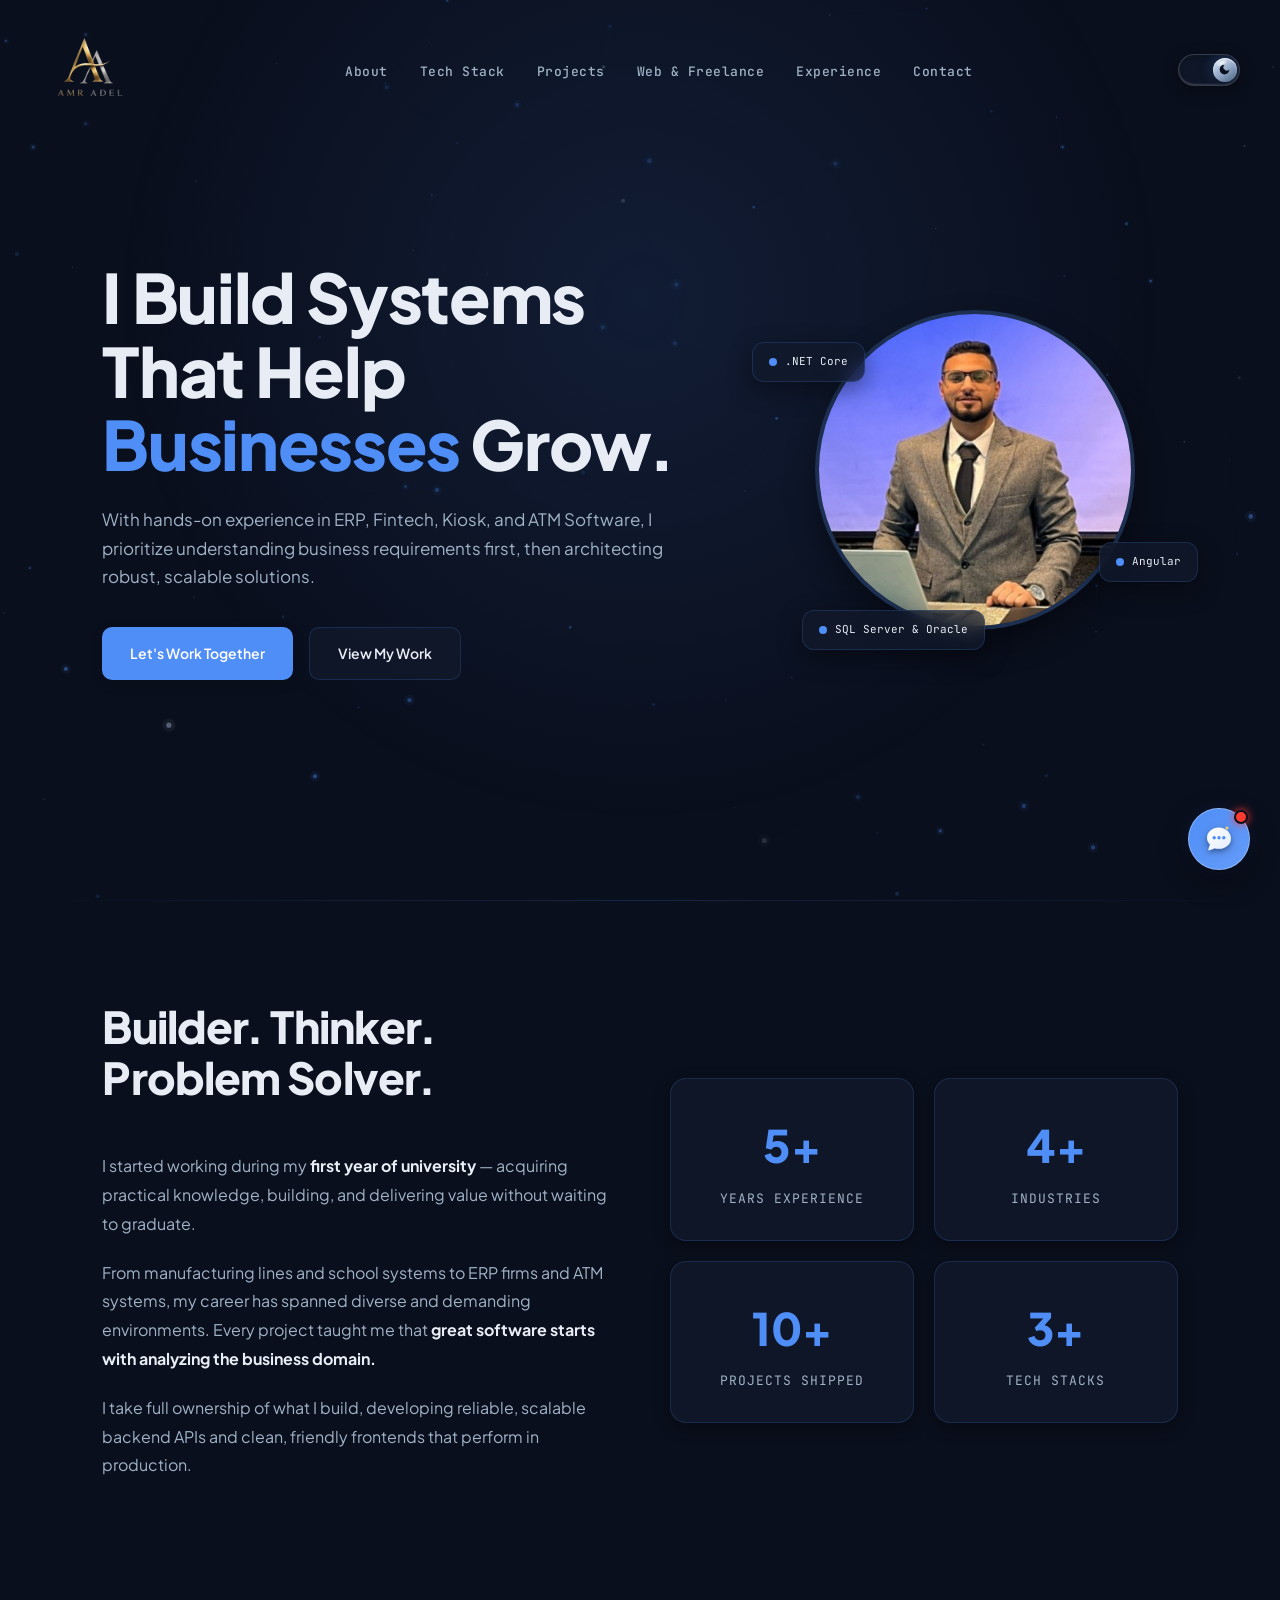
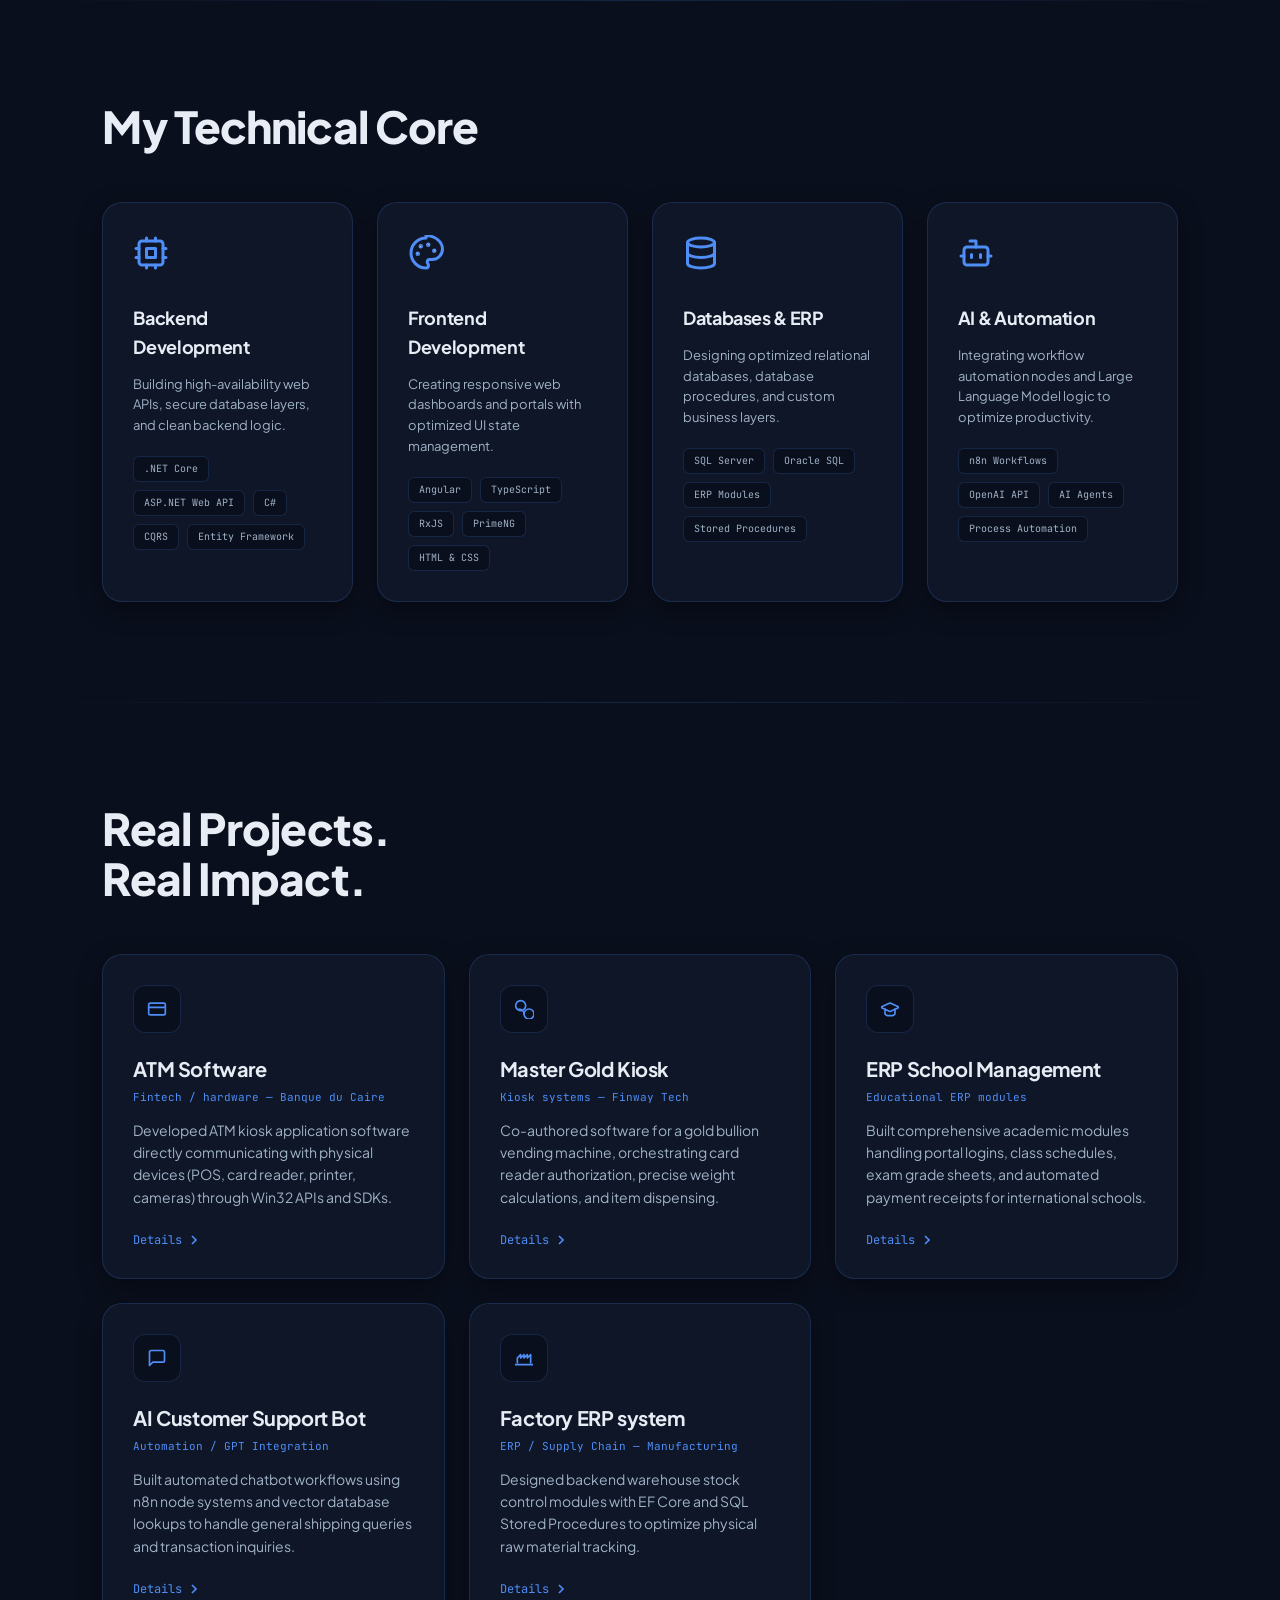
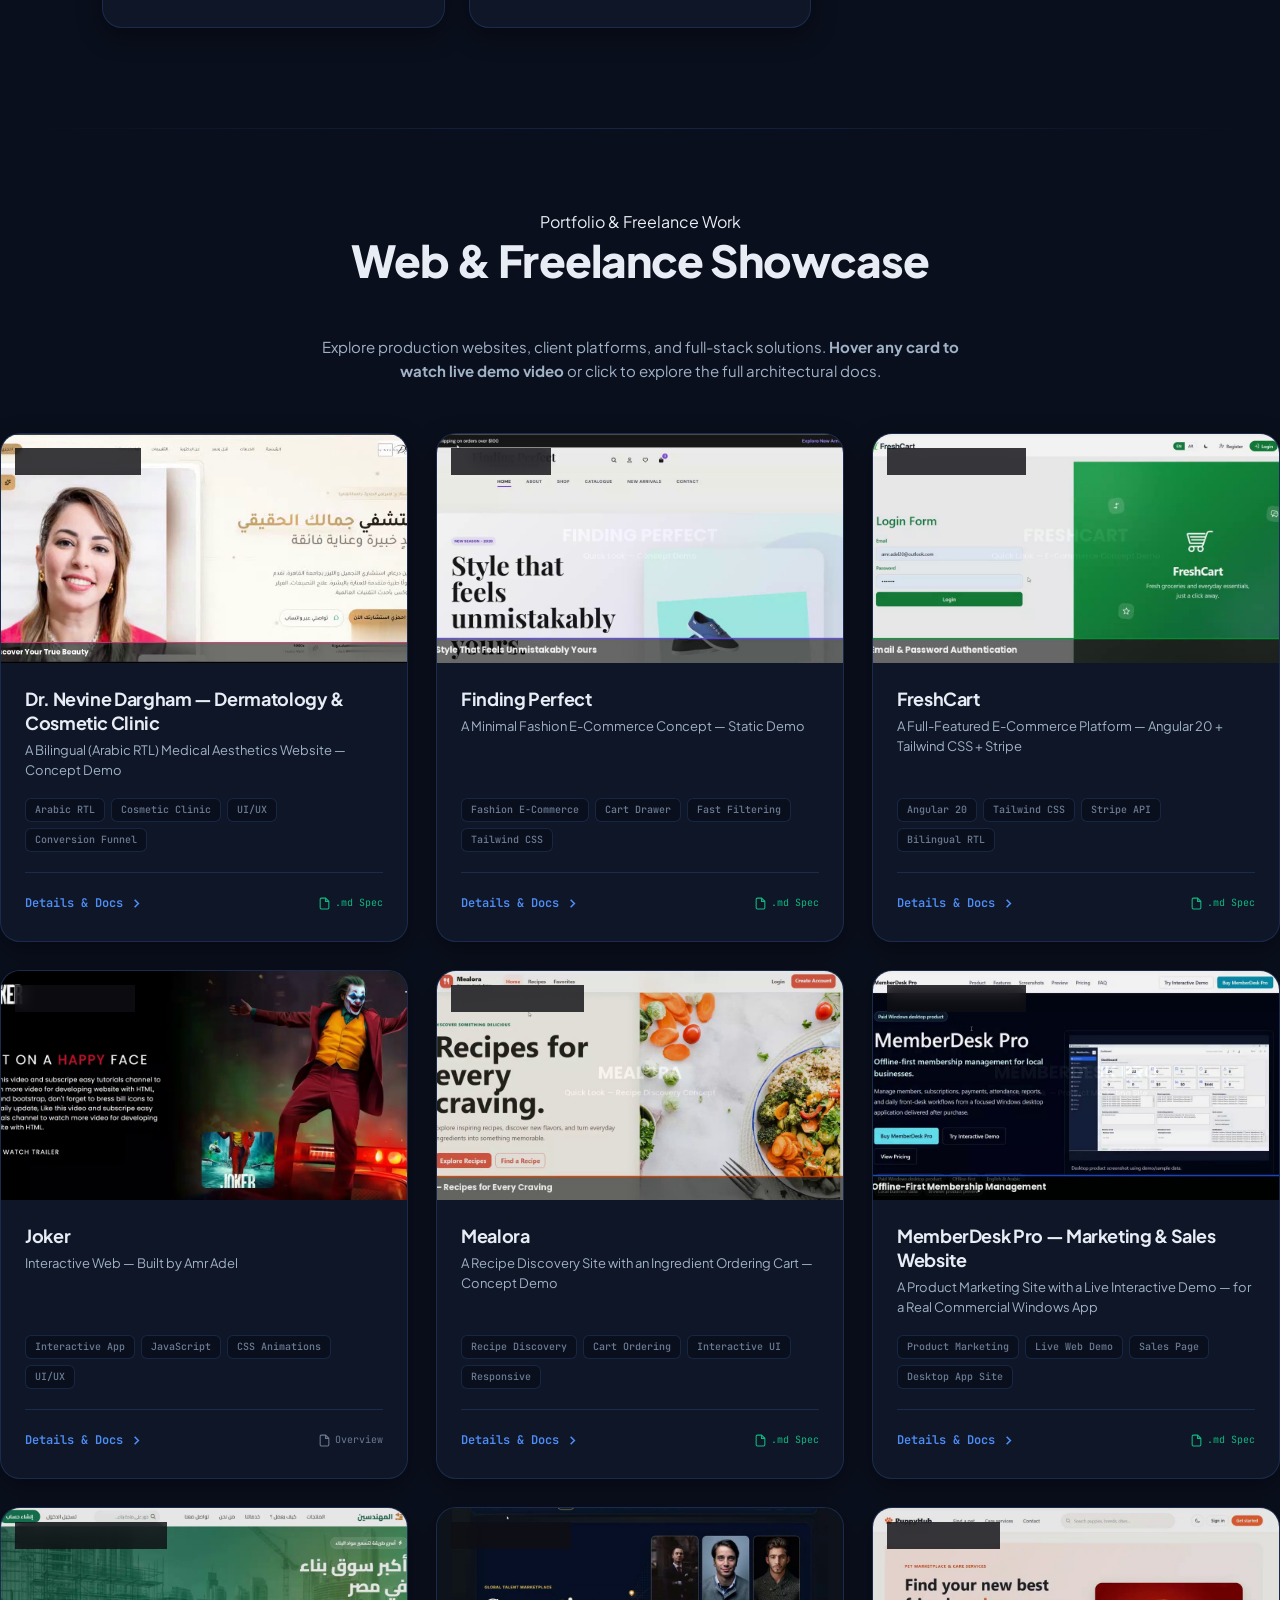
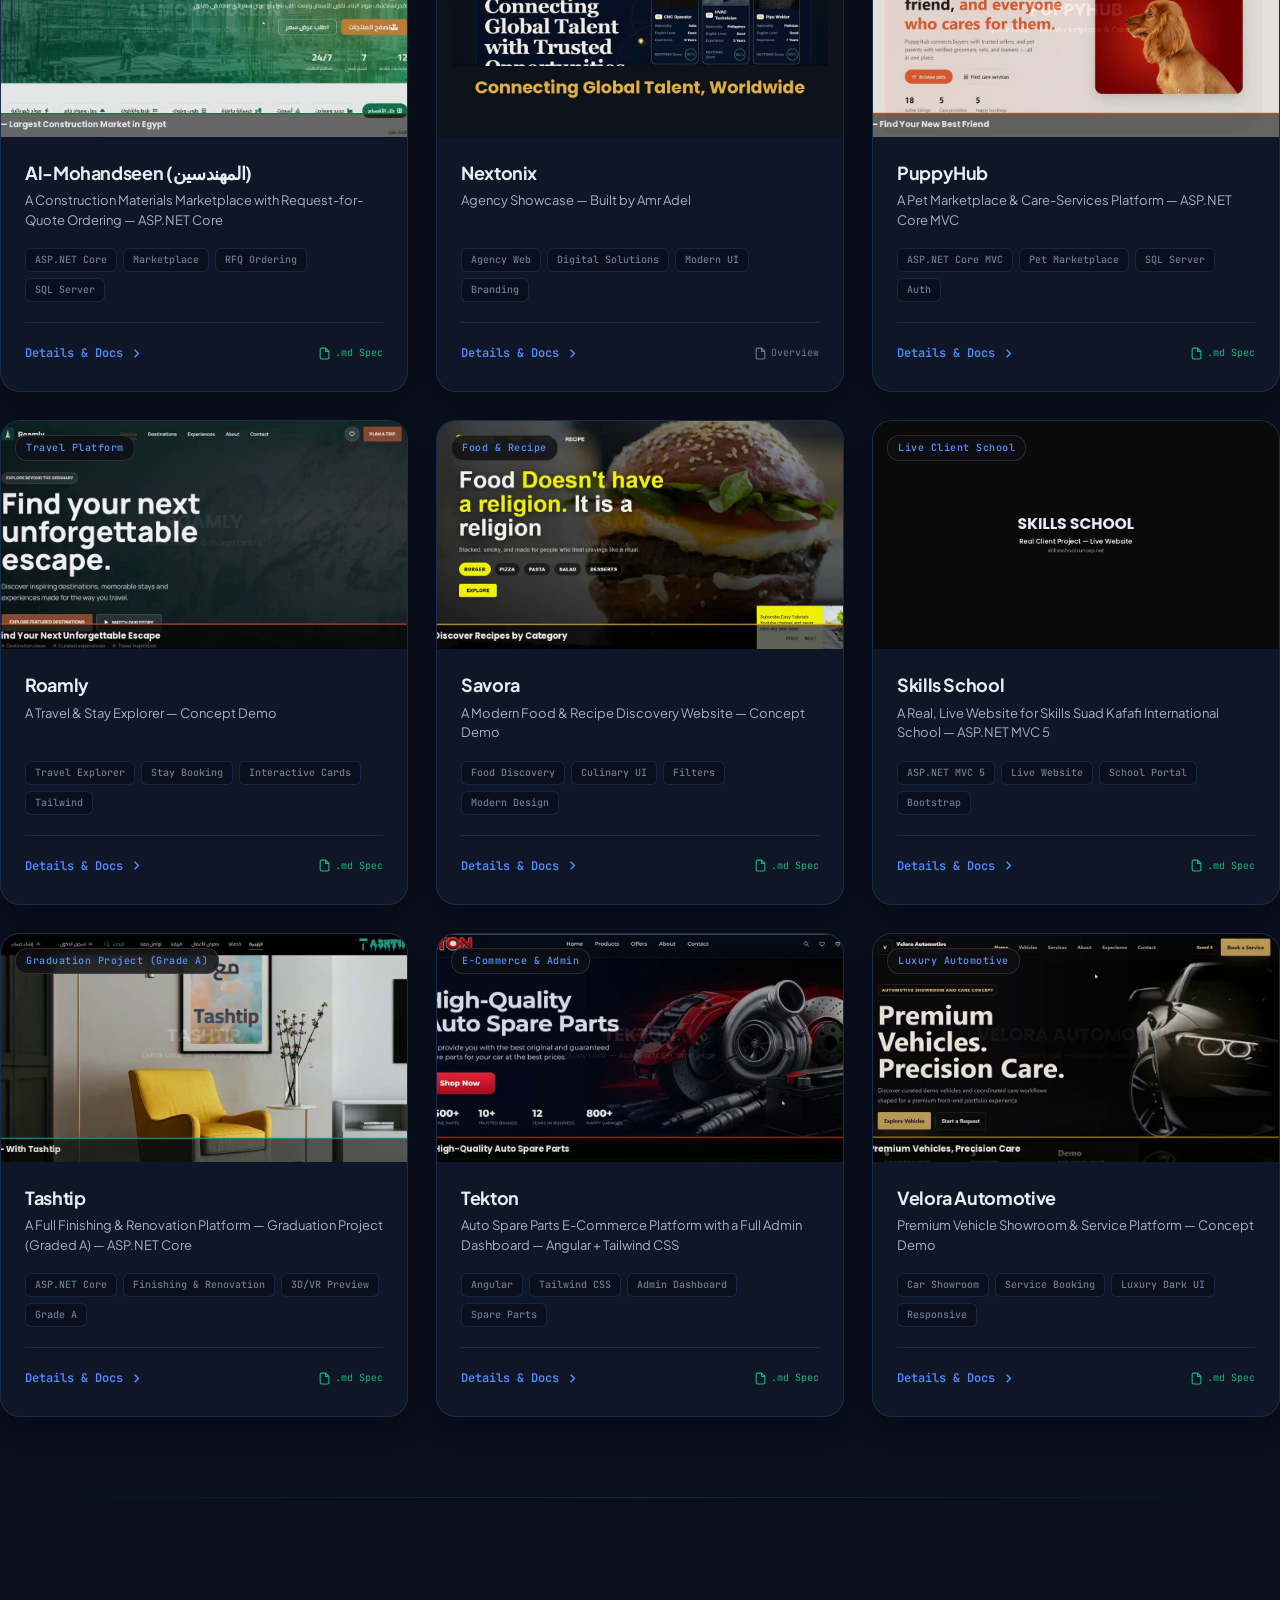
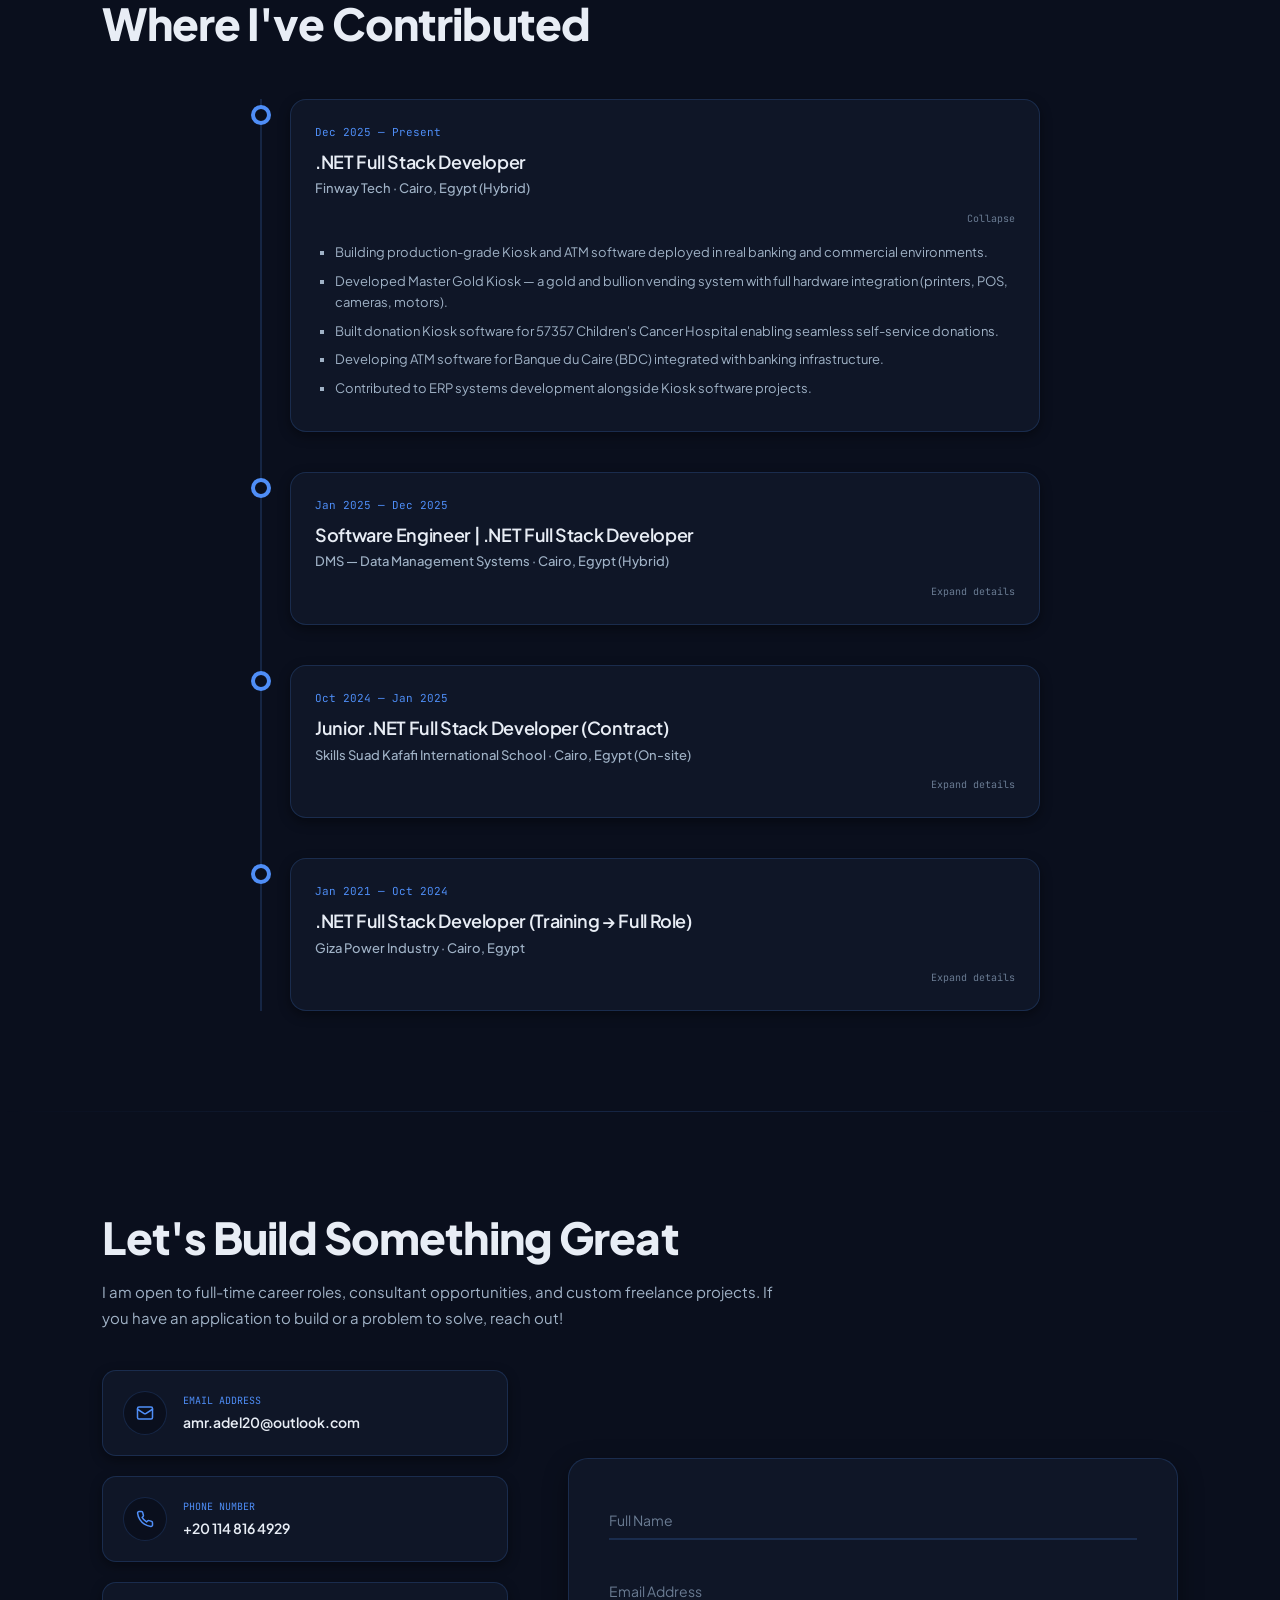
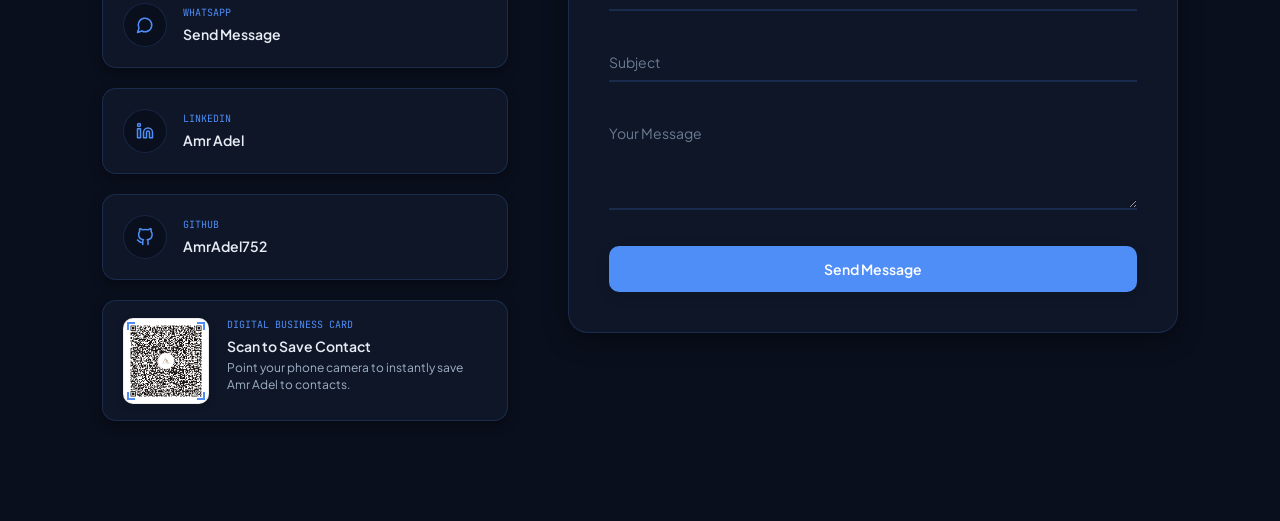
==== index.html @ 02c017f1 "Original static portfolio site (HTML/CSS/JS)" ====
<!DOCTYPE html>
<html lang="en" data-theme="dark">
<head>
  <meta charset="UTF-8">
  <meta name="viewport" content="width=device-width, initial-scale=1.0">
  <title>Amr Adel — Premium .NET Full Stack Developer</title>
  <meta name="description" content="Portfolio of Amr Adel, a .NET Full Stack Developer with real experience in ERP, Fintech, Kiosks & ATM Software. Delivering high-availability, business-driven code.">
  <link rel="preconnect" href="https://fonts.googleapis.com">
  <link rel="preconnect" href="https://fonts.gstatic.com" crossorigin>
  <link href="https://fonts.googleapis.com/css2?family=Plus+Jakarta+Sans:ital,wght@0,300;0,400;0,500;0,600;0,700;0,800;1,400;1,500&family=JetBrains+Mono:wght@300;400;500;600&display=swap" rel="stylesheet">
  <link rel="stylesheet" href="style.css?v=3.6">
</head>
<body>

  <!-- Scroll Progress & Ambient Background -->
  <div class="scroll-progress" id="scrollProgress"></div>
  <div class="ambient-glow" id="ambientGlow"></div>
  <canvas id="particles-canvas"></canvas>

  <!-- CUSTOM NON-TRADITIONAL CURSOR -->
  <div class="custom-cursor-dot cursor-hidden" id="cursorDot"></div>
  <div class="custom-cursor-ring cursor-hidden" id="cursorRing">
    <span class="ring-pulse"></span>
  </div>

  <!-- NAVIGATION -->
  <header id="navbar">
    <a href="#" class="logo" onclick="window.scrollTo({top:0,behavior:'smooth'}); return false;">
      <img src="assets/personal-branding_logo-removebg-preview.png" alt="Amr Adel Logo" class="logo-img logo-dark-theme">
      <img src="assets/ChatGPT_Image_Jul_18__2026__12_08_46_AM-removebg-preview.png" alt="Amr Adel Logo" class="logo-img logo-light-theme">
    </a>
    <nav>
      <ul class="nav-links">
        <li><a href="#about">About</a></li>
        <li><a href="#skills">Tech Stack</a></li>
        <li><a href="#projects">Projects</a></li>
        <li><a href="#freelance-projects">Web & Freelance</a></li>
        <li><a href="#experience">Experience</a></li>
        <li><a href="#contact">Contact</a></li>
      </ul>
    </nav>
    <div class="nav-controls">
      <button class="theme-toggle-btn theme-switch" aria-label="Toggle Theme" id="themeToggleBtn" type="button" title="Switch between dark and light themes">
        <span class="toggle-track">
          <span class="toggle-thumb">
            <svg class="toggle-icon sun-icon" viewBox="0 0 24 24" fill="none" stroke="currentColor" stroke-width="2.2" stroke-linecap="round" stroke-linejoin="round">
              <circle cx="12" cy="12" r="4.2"/>
              <path d="M12 2v2M12 20v2M4.93 4.93l1.41 1.41M17.66 17.66l1.41 1.41M2 12h2M20 12h2M6.34 17.66l-1.41 1.41M19.07 4.93l-1.41 1.41"/>
            </svg>
            <svg class="toggle-icon moon-icon" viewBox="0 0 24 24" fill="currentColor">
              <path d="M12 3a6 6 0 0 0 9 9 9 9 0 1 1-9-9Z"/>
            </svg>
          </span>
        </span>
      </button>
      <button class="mobile-nav-toggle" aria-label="Open Navigation Menu">
        <span></span>
        <span></span>
        <span></span>
      </button>
    </div>
  </header>

  <!-- HERO SECTION -->
  <section class="hero" id="home">
    <div class="hero-grid">
      <div class="hero-content reveal-left">


        <h1 class="hero-title">
          I Build Systems <br>
          That Help <span class="highlight">Businesses</span> Grow.
        </h1>
        <p class="hero-desc">
          With hands-on experience in ERP, Fintech, Kiosk, and ATM Software, I prioritize understanding business requirements first, then architecting robust, scalable solutions.
        </p>
        <div class="hero-buttons">
          <a href="#contact" class="btn btn-primary">Let's Work Together</a>
          <a href="#projects" class="btn btn-secondary">View My Work</a>
        </div>
      </div>
      
      <div class="hero-visual reveal-right">
        <div class="image-container">
          <img class="hero-portrait" src="assets/profile.jpg" alt="Amr Adel Portrait">
        </div>
        <div class="floating-badge fb-1">
          <div class="badge-dot"></div> .NET Core
        </div>
        <div class="floating-badge fb-2">
          <div class="badge-dot"></div> Angular
        </div>
        <div class="floating-badge fb-3">
          <div class="badge-dot"></div> SQL Server & Oracle
        </div>
      </div>
    </div>
  </section>

  <div class="section-divider"></div>

  <!-- ABOUT & STATS -->
  <section id="about">
    <div class="about-grid">
      <div class="about-content reveal-left">
        <h2 class="section-title">Builder. Thinker.<br>Problem Solver.</h2>
        <p>
          I started working during my <strong>first year of university</strong> — acquiring practical knowledge, building, and delivering value without waiting to graduate.
        </p>
        <p>
          From manufacturing lines and school systems to ERP firms and ATM systems, my career has spanned diverse and demanding environments. Every project taught me that <strong>great software starts with analyzing the business domain.</strong>
        </p>
        <p>
          I take full ownership of what I build, developing reliable, scalable backend APIs and clean, friendly frontends that perform in production.
        </p>
      </div>
      
      <div class="stats-grid reveal-right">
        <div class="stat-card">
          <div class="stat-num" data-target="5">0+</div>
          <div class="stat-label">Years Experience</div>
        </div>
        <div class="stat-card">
          <div class="stat-num" data-target="4">0+</div>
          <div class="stat-label">Industries</div>
        </div>
        <div class="stat-card">
          <div class="stat-num" data-target="10">0+</div>
          <div class="stat-label">Projects Shipped</div>
        </div>
        <div class="stat-card">
          <div class="stat-num" data-target="3">0+</div>
          <div class="stat-label">Tech Stacks</div>
        </div>
      </div>
    </div>
  </section>

  <div class="section-divider"></div>

  <!-- TECH STACK -->
  <section id="skills">
    <h2 class="section-title reveal">My Technical Core</h2>
    <div class="skills-container">
      <div class="skill-card reveal" style="transition-delay: 0s">
        <span class="skill-icon">
          <svg viewBox="0 0 24 24" fill="none" stroke="currentColor" stroke-width="2" stroke-linecap="round" stroke-linejoin="round"><rect width="16" height="16" x="4" y="4" rx="2"/><path d="M9 9h6v6H9zm0-5V2m6 2V2m-6 20v-2m6 2v-2M20 9h2m-2 6h2M2 9h2m-2 6h2"/></svg>
        </span>
        <h3>Backend Development</h3>
        <p>Building high-availability web APIs, secure database layers, and clean backend logic.</p>
        <div class="skill-tags">
          <span class="tag">.NET Core</span>
          <span class="tag">ASP.NET Web API</span>
          <span class="tag">C#</span>
          <span class="tag">CQRS</span>
          <span class="tag">Entity Framework</span>
        </div>
      </div>
      
      <div class="skill-card reveal" style="transition-delay: 0.1s">
        <span class="skill-icon">
          <svg viewBox="0 0 24 24" fill="none" stroke="currentColor" stroke-width="2" stroke-linecap="round" stroke-linejoin="round"><circle cx="13.5" cy="6.5" r=".5" fill="currentColor"/><circle cx="17.5" cy="10.5" r=".5" fill="currentColor"/><circle cx="8.5" cy="7.5" r=".5" fill="currentColor"/><circle cx="6.5" cy="12.5" r=".5" fill="currentColor"/><path d="M12 2C6.5 2 2 6.5 2 12s4.5 10 10 10c.92 0 1.63-.77 1.63-1.7 0-.42-.15-.8-.4-1.12-.25-.3-.4-.7-.4-1.13 0-.93.77-1.65 1.7-1.65H16c3.87 0 7-3.13 7-7 0-4.97-4.97-9-11-9z"/></svg>
        </span>
        <h3>Frontend Development</h3>
        <p>Creating responsive web dashboards and portals with optimized UI state management.</p>
        <div class="skill-tags">
          <span class="tag">Angular</span>
          <span class="tag">TypeScript</span>
          <span class="tag">RxJS</span>
          <span class="tag">PrimeNG</span>
          <span class="tag">HTML & CSS</span>
        </div>
      </div>

      <div class="skill-card reveal" style="transition-delay: 0.2s">
        <span class="skill-icon">
          <svg viewBox="0 0 24 24" fill="none" stroke="currentColor" stroke-width="2" stroke-linecap="round" stroke-linejoin="round"><ellipse cx="12" cy="5" rx="9" ry="3"/><path d="M3 5v14c0 1.66 4 3 9 3s9-1.34 9-3V5"/><path d="M3 12c0 1.66 4 3 9 3s9-1.34 9-3"/></svg>
        </span>
        <h3>Databases & ERP</h3>
        <p>Designing optimized relational databases, database procedures, and custom business layers.</p>
        <div class="skill-tags">
          <span class="tag">SQL Server</span>
          <span class="tag">Oracle SQL</span>
          <span class="tag">ERP Modules</span>
          <span class="tag">Stored Procedures</span>
        </div>
      </div>

      <div class="skill-card reveal" style="transition-delay: 0.3s">
        <span class="skill-icon">
          <svg viewBox="0 0 24 24" fill="none" stroke="currentColor" stroke-width="2" stroke-linecap="round" stroke-linejoin="round"><path d="M12 8V4H8"/><rect width="16" height="12" x="4" y="8" rx="2"/><path d="M2 14h2"/><path d="M20 14h2"/><path d="M15 13v2"/><path d="M9 13v2"/></svg>
        </span>
        <h3>AI & Automation</h3>
        <p>Integrating workflow automation nodes and Large Language Model logic to optimize productivity.</p>
        <div class="skill-tags">
          <span class="tag">n8n Workflows</span>
          <span class="tag">OpenAI API</span>
          <span class="tag">AI Agents</span>
          <span class="tag">Process Automation</span>
        </div>
      </div>
    </div>
  </section>

  <div class="section-divider"></div>

  <!-- PROJECTS -->
  <section id="projects">
    <h2 class="section-title reveal">Real Projects.<br>Real Impact.</h2>
    



    <div class="projects-grid">
      <!-- Project 1 -->
      <div class="project-card reveal" data-category="fintech" style="transition-delay: 0s">
        <div class="project-icon">
          <svg viewBox="0 0 24 24" fill="none" stroke="currentColor" stroke-width="2" stroke-linecap="round" stroke-linejoin="round"><rect width="20" height="14" x="2" y="5" rx="2"/><line x1="2" x2="22" y1="10" y2="10"/></svg>
        </div>
        <h3>ATM Software</h3>
        <div class="project-meta">Fintech / hardware — Banque du Caire</div>
        <p>Developed ATM kiosk application software directly communicating with physical devices (POS, card reader, printer, cameras) through Win32 APIs and SDKs.</p>
        <button class="btn-details">
          Details 
          <svg width="16" height="16" viewBox="0 0 24 24" fill="none" stroke="currentColor" stroke-width="2.5"><polyline points="9 18 15 12 9 6"></polyline></svg>
        </button>
      </div>

      <!-- Project 2 -->
      <div class="project-card reveal" data-category="fintech" style="transition-delay: 0.1s">
        <div class="project-icon">
          <svg viewBox="0 0 24 24" fill="none" stroke="currentColor" stroke-width="2" stroke-linecap="round" stroke-linejoin="round"><circle cx="8" cy="8" r="6"/><circle cx="18" cy="18" r="6"/><path d="M12 18a6 6 0 0 0-6-6"/></svg>
        </div>
        <h3>Master Gold Kiosk</h3>
        <div class="project-meta">Kiosk systems — Finway Tech</div>
        <p>Co-authored software for a gold bullion vending machine, orchestrating card reader authorization, precise weight calculations, and item dispensing.</p>
        <button class="btn-details">
          Details 
          <svg width="16" height="16" viewBox="0 0 24 24" fill="none" stroke="currentColor" stroke-width="2.5"><polyline points="9 18 15 12 9 6"></polyline></svg>
        </button>
      </div>

      <!-- Project 3 -->
      <div class="project-card reveal" data-category="erp" style="transition-delay: 0.2s">
        <div class="project-icon">
          <svg viewBox="0 0 24 24" fill="none" stroke="currentColor" stroke-width="2" stroke-linecap="round" stroke-linejoin="round"><path d="M21.42 10.922a1 1 0 0 0-.019-1.838L12.83 5.18a2 2 0 0 0-1.66 0L2.6 9.08a1 1 0 0 0 0 1.832l8.57 3.908a2 2 0 0 0 1.66 0z"/><path d="M6 12v5c0 2 2 3 6 3s6-1 6-3v-5"/></svg>
        </div>
        <h3>ERP School Management</h3>
        <div class="project-meta">Educational ERP modules</div>
        <p>Built comprehensive academic modules handling portal logins, class schedules, exam grade sheets, and automated payment receipts for international schools.</p>
        <button class="btn-details">
          Details 
          <svg width="16" height="16" viewBox="0 0 24 24" fill="none" stroke="currentColor" stroke-width="2.5"><polyline points="9 18 15 12 9 6"></polyline></svg>
        </button>
      </div>

      <!-- Project 4 -->
      <div class="project-card reveal" data-category="ai" style="transition-delay: 0.3s">
        <div class="project-icon">
          <svg viewBox="0 0 24 24" fill="none" stroke="currentColor" stroke-width="2" stroke-linecap="round" stroke-linejoin="round"><path d="M21 15a2 2 0 0 1-2 2H7l-4 4V5a2 2 0 0 1 2-2h14a2 2 0 0 1 2 2z"/></svg>
        </div>
        <h3>AI Customer Support Bot</h3>
        <div class="project-meta">Automation / GPT Integration</div>
        <p>Built automated chatbot workflows using n8n node systems and vector database lookups to handle general shipping queries and transaction inquiries.</p>
        <button class="btn-details">
          Details 
          <svg width="16" height="16" viewBox="0 0 24 24" fill="none" stroke="currentColor" stroke-width="2.5"><polyline points="9 18 15 12 9 6"></polyline></svg>
        </button>
      </div>

      <!-- Project 5 -->
      <div class="project-card reveal" data-category="erp" style="transition-delay: 0.4s">
        <div class="project-icon">
          <svg viewBox="0 0 24 24" fill="none" stroke="currentColor" stroke-width="2" stroke-linecap="round" stroke-linejoin="round"><path d="M2 20h20"/><path d="M20 18V8l-4 4V8l-4 4V8L8 12V8L4 12v6"/></svg>
        </div>
        <h3>Factory ERP system</h3>
        <div class="project-meta">ERP / Supply Chain — Manufacturing</div>
        <p>Designed backend warehouse stock control modules with EF Core and SQL Stored Procedures to optimize physical raw material tracking.</p>
        <button class="btn-details">
          Details 
          <svg width="16" height="16" viewBox="0 0 24 24" fill="none" stroke="currentColor" stroke-width="2.5"><polyline points="9 18 15 12 9 6"></polyline></svg>
        </button>
      </div>
    </div>
  </section>

  <div class="section-divider"></div>

  <!-- FREELANCE & WEB SHOWCASE -->
  <section id="freelance-projects" class="web-showcase-section">
    <div class="showcase-header reveal">
      <div class="section-tag">Portfolio & Freelance Work</div>
      <h2 class="section-title">Web & Freelance Showcase</h2>
      <p class="section-desc">
        Explore production websites, client platforms, and full-stack solutions. 
        <strong>Hover any card to watch live demo video</strong> or click to explore the full architectural docs.
      </p>
    </div>

    <!-- Cards Grid (populated dynamically from projects-data.js) -->
    <div class="showcase-grid" id="showcaseGrid"></div>
  </section>

  <div class="section-divider"></div>

  <!-- EXPERIENCE -->
  <section id="experience">
    <h2 class="section-title reveal">Where I've Contributed</h2>
    
    <div class="timeline">
      <!-- Exp 1: Finway Tech -->
      <div class="timeline-item reveal">
        <div class="timeline-dot"></div>
        <div class="timeline-card active">
          <div class="timeline-period">Dec 2025 — Present</div>
          <h3 class="timeline-role">.NET Full Stack Developer</h3>
          <div class="timeline-company">Finway Tech · Cairo, Egypt (Hybrid)</div>
          <div class="expand-indicator"><span></span></div>
          <div class="timeline-details">
            <ul>
              <li>Building production-grade Kiosk and ATM software deployed in real banking and commercial environments.</li>
              <li>Developed Master Gold Kiosk — a gold and bullion vending system with full hardware integration (printers, POS, cameras, motors).</li>
              <li>Built donation Kiosk software for 57357 Children's Cancer Hospital enabling seamless self-service donations.</li>
              <li>Developing ATM software for Banque du Caire (BDC) integrated with banking infrastructure.</li>
              <li>Contributed to ERP systems development alongside Kiosk software projects.</li>
            </ul>
          </div>
        </div>
      </div>

      <!-- Exp 2: DMS -->
      <div class="timeline-item reveal">
        <div class="timeline-dot"></div>
        <div class="timeline-card">
          <div class="timeline-period">Jan 2025 — Dec 2025</div>
          <h3 class="timeline-role">Software Engineer | .NET Full Stack Developer</h3>
          <div class="timeline-company">DMS — Data Management Systems · Cairo, Egypt (Hybrid)</div>
          <div class="expand-indicator"><span></span></div>
          <div class="timeline-details">
            <ul>
              <li>Developed and enhanced ERP production modules (Production Setup, Orders, Maintenance, Customer Orders, Production Planning) serving large-scale factories across Egypt and the Gulf.</li>
              <li>Built and customized Angular Material and PrimeNG components adapting to client-specific requirements and ensuring responsive, user-friendly interfaces.</li>
              <li>Integrated Angular components with .NET Core Web API using Repository, Unit of Work, and CQRS patterns enabling full CRUD operations.</li>
              <li>Designed and optimized professional reports with Oracle (TOAD), improving accuracy and performance.</li>
              <li>Implemented role-based UI authorization and collaborated in Agile team across development, debugging, and testing.</li>
            </ul>
          </div>
        </div>
      </div>

      <!-- Exp 3: Skills Suad Kafafi International School -->
      <div class="timeline-item reveal">
        <div class="timeline-dot"></div>
        <div class="timeline-card">
          <div class="timeline-period">Oct 2024 — Jan 2025</div>
          <h3 class="timeline-role">Junior .NET Full Stack Developer (Contract)</h3>
          <div class="timeline-company">Skills Suad Kafafi International School · Cairo, Egypt (On-site)</div>
          <div class="expand-indicator"><span></span></div>
          <div class="timeline-details">
            <ul>
              <li>Designed and implemented the school's official website UI ensuring responsive layouts using HTML, CSS, Bootstrap, and JavaScript.</li>
              <li>Utilized ASP.NET MVC for backend development ensuring seamless and scalable user experience.</li>
              <li>Collaborated with the administrative team to deliver a modern and accessible online presence.</li>
            </ul>
          </div>
        </div>
      </div>

      <!-- Exp 4: Giza Power Industry -->
      <div class="timeline-item reveal">
        <div class="timeline-dot"></div>
        <div class="timeline-card">
          <div class="timeline-period">Jan 2021 — Oct 2024</div>
          <h3 class="timeline-role">.NET Full Stack Developer (Training → Full Role)</h3>
          <div class="timeline-company">Giza Power Industry · Cairo, Egypt</div>
          <div class="expand-indicator"><span></span></div>
          <div class="timeline-details">
            <ul>
              <li>Started as a trainee during university and progressed to a full developer role — gaining 4 years of hands-on ERP experience in cable manufacturing.</li>
              <li>Worked on and enhanced an ERP system including modules for production lifecycle, warehouse management, and maintenance.</li>
              <li>Built and maintained modules integrated with the HR system for employee and administrative processes.</li>
              <li>Supported migration of the ERP system to a web-based platform using ASP.NET MVC Core improving scalability and accessibility.</li>
            </ul>
          </div>
        </div>
      </div>
    </div>
  </section>

  <div class="section-divider"></div>

  <!-- CONTACT -->
  <section id="contact">
    <div class="contact-header reveal-left">
      <h2 class="section-title">Let's Build Something Great</h2>
      <p>I am open to full-time career roles, consultant opportunities, and custom freelance projects. If you have an application to build or a problem to solve, reach out!</p>
    </div>

    <div class="contact-layout">
      <div class="contact-methods reveal-left">
          <a href="mailto:amr.adel20@outlook.com" class="contact-card">
            <div class="contact-icon">
              <svg viewBox="0 0 24 24" fill="none" stroke="currentColor" stroke-width="2" stroke-linecap="round" stroke-linejoin="round"><rect width="20" height="16" x="2" y="4" rx="2"/><path d="m22 7-8.97 5.7a1.94 1.94 0 0 1-2.06 0L2 7"/></svg>
            </div>
            <div>
              <div class="contact-card-label">Email Address</div>
              <div class="contact-card-value">amr.adel20@outlook.com</div>
            </div>
          </a>

          <a href="tel:+201148164929" class="contact-card">
            <div class="contact-icon">
              <svg viewBox="0 0 24 24" fill="none" stroke="currentColor" stroke-width="2" stroke-linecap="round" stroke-linejoin="round"><path d="M22 16.92v3a2 2 0 0 1-2.18 2 19.79 19.79 0 0 1-8.63-3.07 19.5 19.5 0 0 1-6-6 19.79 19.79 0 0 1-3.07-8.67A2 2 0 0 1 4.11 2h3a2 2 0 0 1 2 1.72 12.84 12.84 0 0 0 .7 2.81 2 2 0 0 1-.45 2.11L8.09 9.91a16 16 0 0 0 6 6l1.27-1.27a2 2 0 0 1 2.11-.45 12.84 12.84 0 0 0 2.81.7A2 2 0 0 1 22 16.92z"/></svg>
            </div>
            <div>
              <div class="contact-card-label">Phone Number</div>
              <div class="contact-card-value">+20 114 816 4929</div>
            </div>
          </a>

          <a href="https://wa.me/201148164929" class="contact-card" target="_blank" rel="noopener">
            <div class="contact-icon" style="color: #25D366;">
              <svg viewBox="0 0 24 24" fill="none" stroke="currentColor" stroke-width="2" stroke-linecap="round" stroke-linejoin="round"><path d="M7.9 20A9 9 0 1 0 4 16.1L2 22Z"/></svg>
            </div>
            <div>
              <div class="contact-card-label">WhatsApp</div>
              <div class="contact-card-value">Send Message</div>
            </div>
          </a>

          <a href="https://www.linkedin.com/in/amr-adel-ba358a220" class="contact-card" target="_blank" rel="noopener">
            <div class="contact-icon">
              <svg viewBox="0 0 24 24" fill="none" stroke="currentColor" stroke-width="2" stroke-linecap="round" stroke-linejoin="round"><path d="M16 8a6 6 0 0 1 6 6v7h-4v-7a2 2 0 0 0-2-2 2 2 0 0 0-2 2v7h-4v-7a6 6 0 0 1 6-6z"></path><rect x="2" y="9" width="4" height="12"></rect><circle cx="4" cy="4" r="2"></circle></svg>
            </div>
            <div>
              <div class="contact-card-label">LinkedIn</div>
              <div class="contact-card-value">Amr Adel</div>
            </div>
          </a>

          <a href="https://github.com/AmrAdel752" class="contact-card" target="_blank" rel="noopener">
            <div class="contact-icon">
              <svg viewBox="0 0 24 24" fill="none" stroke="currentColor" stroke-width="2" stroke-linecap="round" stroke-linejoin="round"><path d="M9 19c-5 1.5-5-2.5-7-3m14 6v-3.87a3.37 3.37 0 0 0-.94-2.61c3.14-.35 6.44-1.54 6.44-7A5.44 5.44 0 0 0 20 4.77 5.07 5.07 0 0 0 19.91 1S18.73.65 16 2.48a13.38 13.38 0 0 0-7 0C6.27.65 5.09 1 5.09 1A5.07 5.07 0 0 0 5 4.77a5.44 5.44 0 0 0-1.5 3.78c0 5.42 3.3 6.61 6.44 7A3.37 3.37 0 0 0 9 18.13V22"></path></svg>
            </div>
            <div>
              <div class="contact-card-label">GitHub</div>
              <div class="contact-card-value">AmrAdel752</div>
            </div>
          </a>

          <!-- QR CONTACT VCARD -->
          <div class="contact-card contact-qr-card">
            <div class="contact-qr-code-box" id="contactQrTrigger" title="Click to enlarge QR code">
              <img src="assets/amr-adel-contact-qr.png" alt="Amr Adel Contact vCard QR Code" class="contact-qr-img">
              <span class="qr-corner-bracket tl"></span>
              <span class="qr-corner-bracket tr"></span>
              <span class="qr-corner-bracket bl"></span>
              <span class="qr-corner-bracket br"></span>
              <div class="qr-zoom-hint">
                <svg viewBox="0 0 24 24" fill="none" stroke="currentColor" stroke-width="2" stroke-linecap="round" stroke-linejoin="round"><circle cx="11" cy="11" r="8"/><line x1="21" y1="21" x2="16.65" y2="16.65"/><line x1="11" y1="8" x2="11" y2="14"/><line x1="8" y1="11" x2="14" y2="11"/></svg>
              </div>
            </div>
            <div class="contact-qr-info">
              <div class="contact-card-label">Digital Business Card</div>
              <div class="contact-card-value">Scan to Save Contact</div>
              <p class="contact-qr-text">Point your phone camera to instantly save Amr Adel to contacts.</p>
            </div>
          </div>
        </div>

      <form class="contact-form reveal-right" id="contactForm">
        <div class="form-group">
          <input type="text" id="form-name" class="form-control" placeholder=" " required autocomplete="name">
          <label for="form-name" class="form-label">Full Name</label>
        </div>

        <div class="form-group">
          <input type="email" id="form-email" class="form-control" placeholder=" " required autocomplete="email">
          <label for="form-email" class="form-label">Email Address</label>
        </div>

        <div class="form-group">
          <input type="text" id="form-subject" class="form-control" placeholder=" " required>
          <label for="form-subject" class="form-label">Subject</label>
        </div>

        <div class="form-group">
          <textarea id="form-message" class="form-control" rows="4" placeholder=" " required></textarea>
          <label for="form-message" class="form-label">Your Message</label>
        </div>

        <button type="submit" class="btn btn-primary" style="width: 100%;">Send Message</button>
        <div class="form-status"></div>
      </form>
    </div>
  </section>



  <!-- PORTFOLIO MODAL (DETAIL POPUP) -->
  <div class="modal-overlay" aria-hidden="true" role="dialog">
    <div class="modal-container">
      <button class="modal-close" aria-label="Close details dialog">✕</button>
      <div class="modal-header">
        <h2 class="modal-title">Project Title</h2>
        <div class="modal-meta">Project Category / Company</div>
        <div class="modal-tabs">
          <button class="modal-tab-btn active" data-tab="overview">Overview</button>
          <button class="modal-tab-btn" data-tab="impact">Business Impact</button>
        </div>
      </div>
      <div class="modal-body">
        <div class="modal-content-panel active" id="panel-overview">
          <p class="modal-desc-text">Detailed overview of the project...</p>
          <h3 style="font-size: 15px; margin: 20px 0 10px; font-weight: 700;">Technologies Used</h3>
          <div class="modal-tech-list skill-tags">
            <!-- Dynamic tags -->
          </div>
        </div>
        <div class="modal-content-panel" id="panel-impact">
          <h3 style="font-size: 15px; margin-bottom: 12px; font-weight: 700;">Key Deliverables & Metrics</h3>
          <ul class="modal-impact-list">
            <!-- Dynamic bullet points -->
          </ul>
        </div>
      </div>
    </div>
  </div>

  <!-- FREELANCE PROJECT DOCS & VIDEO MODAL -->
  <div class="docs-modal-overlay" id="projectDocsModal" aria-hidden="true" role="dialog">
    <div class="docs-modal-container">
      <button class="docs-modal-close" id="docsModalCloseBtn" aria-label="Close project details dialog">✕</button>
      
      <div class="docs-modal-header">
        <div class="docs-modal-badge" id="docsModalBadge">Client Project</div>
        <h2 class="docs-modal-title" id="docsModalTitle">Project Title</h2>
        <p class="docs-modal-subtitle" id="docsModalSubtitle">Project Subtitle</p>
      </div>

      <div class="docs-modal-tabs">
        <button class="docs-modal-tab-btn active" data-tab="overview">
          <svg viewBox="0 0 24 24" fill="none" stroke="currentColor" stroke-width="2" width="16" height="16"><path d="M14 2H6a2 2 0 0 0-2 2v16a2 2 0 0 0 2 2h12a2 2 0 0 0 2-2V8z"></path><polyline points="14 2 14 8 20 8"></polyline><line x1="16" y1="13" x2="8" y2="13"></line><line x1="16" y1="17" x2="8" y2="17"></line><polyline points="10 9 9 9 8 9"></polyline></svg>
          Overview & Architecture
        </button>
        <button class="docs-modal-tab-btn" data-tab="features">
          <svg viewBox="0 0 24 24" fill="none" stroke="currentColor" stroke-width="2" width="16" height="16"><polyline points="9 11 12 14 22 4"></polyline><path d="M21 12v7a2 2 0 0 1-2 2H5a2 2 0 0 1-2-2V5a2 2 0 0 1 2-2h11"></path></svg>
          Key Features
        </button>
        <button class="docs-modal-tab-btn" data-tab="tech">
          <svg viewBox="0 0 24 24" fill="none" stroke="currentColor" stroke-width="2" width="16" height="16"><polyline points="16 18 22 12 16 6"></polyline><polyline points="8 6 2 12 8 18"></polyline></svg>
          Tech Stack
        </button>
        <button class="docs-modal-tab-btn" data-tab="raw-doc">
          <svg viewBox="0 0 24 24" fill="none" stroke="currentColor" stroke-width="2" width="16" height="16"><path d="M4 19.5A2.5 2.5 0 0 1 6.5 17H20"></path><path d="M6.5 2H20v20H6.5A2.5 2.5 0 0 1 4 19.5v-15A2.5 2.5 0 0 1 6.5 2z"></path></svg>
          Original Spec (.md)
        </button>
      </div>

      <div class="docs-modal-body">
        <div class="docs-panel active" id="docsPanelOverview">
          <div class="docs-markdown-content" id="docsOverviewContent"></div>
        </div>

        <div class="docs-panel" id="docsPanelFeatures">
          <ul class="docs-features-list" id="docsFeaturesList"></ul>
        </div>

        <div class="docs-panel" id="docsPanelTech">
          <div class="docs-tech-tags" id="docsTechTags"></div>
          <div class="docs-tech-text" id="docsTechText"></div>
        </div>

        <div class="docs-panel" id="docsPanelRaw">
          <div class="docs-raw-header">
            <span class="docs-raw-filename" id="docsRawFilename">documentation.md</span>
            <a href="#" id="docsRawOpenBtn" target="_blank" class="btn-raw-open" title="Open Markdown File in new tab">
              <svg viewBox="0 0 24 24" fill="none" stroke="currentColor" stroke-width="2" width="14" height="14"><path d="M18 13v6a2 2 0 0 1-2 2H5a2 2 0 0 1-2-2V8a2 2 0 0 1 2-2h6"></path><polyline points="15 3 21 3 21 9"></polyline><line x1="10" y1="14" x2="21" y2="3"></line></svg>
              <span>Open File</span>
            </a>
          </div>
          <pre class="docs-raw-pre"><code id="docsRawCode"></code></pre>
        </div>
      </div>
    </div>
  </div>

  <!-- LARGE HOVER VIDEO PREVIEW -->
  <div class="hover-video-preview" id="hoverVideoPreview" aria-hidden="true">
    <div class="hover-preview-backdrop"></div>
    <div class="hover-preview-card">
      <div class="hover-preview-header">
        <span class="hover-preview-badge">Live Demo</span>
        <span class="hover-preview-title" id="hoverPreviewTitle">Project Name</span>
        <span class="hover-preview-hint">Playing on hover</span>
      </div>
      <div class="hover-preview-media">
        <video id="hoverPreviewVideo" muted loop playsinline preload="none"></video>
      </div>
    </div>
  </div>

  <!-- QR LIGHTBOX MODAL -->
  <div class="qr-modal-overlay" id="qrModal" aria-hidden="true" role="dialog">
    <div class="qr-modal-container">
      <button class="qr-modal-close" id="qrModalClose" aria-label="Close QR Modal">✕</button>
      <div class="qr-modal-header">
        <span class="contact-card-label">DIGITAL VCARD</span>
        <h3 class="qr-modal-title">Amr Adel — Contact Info</h3>
        <p class="qr-modal-sub">Scan using your phone's camera app to save instantly</p>
      </div>
      <div class="qr-modal-preview">
        <div class="qr-modal-img-wrap">
          <img src="assets/amr-adel-contact-qr.png" alt="Amr Adel Contact QR Code" class="qr-modal-big-img">
          <div class="qr-scanner-sweep"></div>
        </div>
      </div>
      <div class="qr-modal-vcard-info">
        <div class="vcard-item">
          <strong>Full Name:</strong> Amr Adel
        </div>
        <div class="vcard-item">
          <strong>Title:</strong> .NET Full Stack Dev
        </div>
        <div class="vcard-item">
          <strong>Phone:</strong> +20 114 816 4929
        </div>
        <div class="vcard-item">
          <strong>Email:</strong> amr.adel20@outlook.com
        </div>
      </div>
    </div>
  </div>

  <!-- AI ASSISTANT (CHAT WIDGET) -->
  <div class="chat-widget">
    <button class="chat-trigger" aria-label="Ask Amr's Assistant" title="Chat with Amr's Assistant">
      <svg class="chat-trigger-svg" viewBox="0 0 32 32" fill="none" xmlns="http://www.w3.org/2000/svg">
        <defs>
          <linearGradient id="chatBubbleGrad" x1="4" y1="4" x2="28" y2="28" gradientUnits="userSpaceOnUse">
            <stop offset="0%" stop-color="#FFFFFF"/>
            <stop offset="100%" stop-color="#E2EDFC"/>
          </linearGradient>
          <filter id="bubbleShadow" x="0" y="2" width="32" height="30" filterUnits="userSpaceOnUse">
            <feDropShadow dx="0" dy="2.5" stdDeviation="2" flood-color="rgba(0,0,0,0.25)"/>
          </filter>
        </defs>
        <path d="M16 4.5C9.373 4.5 4 9.07 4 14.7c0 2.61 1.134 4.993 3.018 6.837l-1.632 4.78a.75.75 0 0 0 .954.935l5.446-2.042c1.33.42 2.74.657 4.214.657 6.627 0 12-4.57 12-10.367S22.627 4.5 16 4.5z" fill="url(#chatBubbleGrad)" filter="url(#bubbleShadow)"/>
        <circle cx="11.2" cy="14.7" r="1.7" fill="var(--accent-primary)" class="chat-pulse-dot dot-1"/>
        <circle cx="16" cy="14.7" r="1.7" fill="var(--accent-primary)" class="chat-pulse-dot dot-2"/>
        <circle cx="20.8" cy="14.7" r="1.7" fill="var(--accent-primary)" class="chat-pulse-dot dot-3"/>
        <path d="M24 2.5c.18 1.4 1.1 2.32 2.5 2.5-1.4.18-2.32 1.1-2.5 2.5-.18-1.4-1.1-2.32-2.5-2.5 1.4-.18 2.32-1.1 2.5-2.5z" fill="#FFD166"/>
      </svg>
      <span class="notify-dot"></span>
    </button>
    
    <div class="chat-box">
      <div class="chat-header">
        <div class="chat-header-info">
          <div class="chat-bot-avatar">
            <img src="assets/personal-branding_logo-removebg-preview.png" alt="Amr Adel Logo" class="chat-bot-logo logo-dark-theme">
            <img src="assets/ChatGPT_Image_Jul_18__2026__12_08_46_AM-removebg-preview.png" alt="Amr Adel Logo" class="chat-bot-logo logo-light-theme">
          </div>
          <div>
            <div class="chat-header-title">Amr's Assistant</div>
            <div class="chat-header-status">Online</div>
          </div>
        </div>
        <button class="chat-close-btn" aria-label="Close assistant panel">✕</button>
      </div>
      
      <div class="chat-messages">
        <div class="chat-bubble bot">
          Hello! I am Amr Adel's virtual assistant. Ask me anything about his experience, core skills, or availability!
        </div>
      </div>
      
      <div class="chat-input-area">
        <div class="chat-suggestions">
          <button class="chat-suggest-btn" data-key="tech-stack">
            <span class="suggest-icon-box">
              <svg viewBox="0 0 24 24" fill="none" stroke="currentColor" stroke-width="2" stroke-linecap="round" stroke-linejoin="round"><rect width="16" height="16" x="4" y="4" rx="2"/><path d="M9 9h6v6H9zm0-5V2m6 2V2m-6 20v-2m6 2v-2M20 9h2m-2 6h2M2 9h2m-2 6h2"/></svg>
            </span>
            <span class="suggest-text">What is Amr's core technology stack?</span>
            <span class="suggest-arrow">
              <svg viewBox="0 0 24 24" fill="none" stroke="currentColor" stroke-width="2.2" stroke-linecap="round" stroke-linejoin="round"><path d="M5 12h14m-6-6 6 6-6 6"/></svg>
            </span>
          </button>
          <button class="chat-suggest-btn" data-key="banking">
            <span class="suggest-icon-box">
              <svg viewBox="0 0 24 24" fill="none" stroke="currentColor" stroke-width="2" stroke-linecap="round" stroke-linejoin="round"><rect width="20" height="14" x="2" y="5" rx="2"/><line x1="2" x2="22" y1="10" y2="10"/></svg>
            </span>
            <span class="suggest-text">Tell me about his banking/ATM projects.</span>
            <span class="suggest-arrow">
              <svg viewBox="0 0 24 24" fill="none" stroke="currentColor" stroke-width="2.2" stroke-linecap="round" stroke-linejoin="round"><path d="M5 12h14m-6-6 6 6-6 6"/></svg>
            </span>
          </button>
          <button class="chat-suggest-btn" data-key="freelance">
            <span class="suggest-icon-box">
              <svg viewBox="0 0 24 24" fill="none" stroke="currentColor" stroke-width="2" stroke-linecap="round" stroke-linejoin="round"><rect width="20" height="14" x="2" y="7" rx="2" ry="2"/><path d="M16 21V5a2 2 0 0 0-2-2h-4a2 2 0 0 0-2 2v16"/></svg>
            </span>
            <span class="suggest-text">Is he available for freelance contracts?</span>
            <span class="suggest-arrow">
              <svg viewBox="0 0 24 24" fill="none" stroke="currentColor" stroke-width="2.2" stroke-linecap="round" stroke-linejoin="round"><path d="M5 12h14m-6-6 6 6-6 6"/></svg>
            </span>
          </button>
          <button class="chat-suggest-btn" data-key="why-you">
            <span class="suggest-icon-box">
              <svg viewBox="0 0 24 24" fill="none" stroke="currentColor" stroke-width="2" stroke-linecap="round" stroke-linejoin="round"><circle cx="12" cy="12" r="10"/><path d="M9.09 9a3 3 0 0 1 5.83 1c0 2-3 3-3 3"/><path d="M12 17h.01"/></svg>
            </span>
            <span class="suggest-text">Why should we collaborate with Amr?</span>
            <span class="suggest-arrow">
              <svg viewBox="0 0 24 24" fill="none" stroke="currentColor" stroke-width="2.2" stroke-linecap="round" stroke-linejoin="round"><path d="M5 12h14m-6-6 6 6-6 6"/></svg>
            </span>
          </button>
        </div>
      </div>
    </div>
  </div>

  <script src="projects-data.js"></script>
  <script src="script.js?v=3.3"></script>
</body>
</html>
---- style.css ----
/* ==========================================================================
   PORTFOLIO DESIGN SYSTEM & STYLESHEET
   Developer: Amr Adel (.NET Full Stack Developer)
   Theme: Light (Brown & Beige) | Dark (Navy & Silver)
   ========================================================================== */

@import url('https://fonts.googleapis.com/css2?family=Plus+Jakarta+Sans:ital,wght@0,300;0,400;0,500;0,600;0,700;0,800;1,400;1,500&family=JetBrains+Mono:wght@300;400;500;600&display=swap');

:root {
  /* THEME LIGHT: Brown & Beige */
  --bg-primary: #FAF6F0;
  --bg-secondary: #F0E8DD;
  --text-primary: #2C1B18;
  --text-secondary: #4E3629;
  --text-muted: #8A7366;
  --accent-primary: #A05C38; /* Warm Caramel / Terracotta */
  --accent-secondary: #C8966E;
  --border-color: rgba(160, 92, 56, 0.15);
  --card-bg: rgba(240, 232, 221, 0.65);
  --glow: rgba(160, 92, 56, 0.08);
  --shadow-color: rgba(44, 27, 24, 0.08);
  --chat-bg: #EADFD0;
  --chat-bubble-user: #A05C38;
  --chat-bubble-user-text: #FFFFFF;
  --chat-bubble-bot: #F5EFEB;
  --chat-bubble-bot-text: #2C1B18;
  --active-glow: 0 0 20px rgba(160, 92, 56, 0.25);
  --transition-speed: 0.4s;

  /* Ambient & Glassmorphic Elements */
  --ambient-spotlight: rgba(160, 92, 56, 0.10);
  --card-spotlight: rgba(160, 92, 56, 0.08);
  --switch-track-bg: rgba(240, 232, 221, 0.65);
  --switch-track-border: rgba(160, 92, 56, 0.22);
  --switch-slider-bg: linear-gradient(145deg, #F8CD77 0%, #D97736 100%);
  --switch-slider-shadow: 0 3px 8px rgba(160, 92, 56, 0.35), inset 0 1px 1px rgba(255, 255, 255, 0.8), 0 0 12px rgba(243, 156, 18, 0.4);
}

[data-theme="dark"] {
  /* THEME DARK: Navy & Silver */
  --bg-primary: #0A0F1D;
  --bg-secondary: #121B2D;
  --text-primary: #E8EDF5;
  --text-secondary: #A0B2C6;
  --text-muted: #6B7C93;
  --accent-primary: #4F8EF7; /* Electric Cobalt Blue */
  --accent-secondary: #A6B4C9; /* Brushed Silver */
  --border-color: rgba(79, 142, 247, 0.18);
  --card-bg: rgba(18, 27, 45, 0.7);
  --glow: rgba(79, 142, 247, 0.10);
  --shadow-color: rgba(0, 0, 0, 0.4);
  --chat-bg: #162238;
  --chat-bubble-user: #4F8EF7;
  --chat-bubble-user-text: #FFFFFF;
  --chat-bubble-bot: #1D2D44;
  --chat-bubble-bot-text: #E8EDF5;
  --active-glow: 0 0 20px rgba(79, 142, 247, 0.4);

  /* Ambient & Glassmorphic Elements */
  --ambient-spotlight: rgba(79, 142, 247, 0.11);
  --card-spotlight: rgba(79, 142, 247, 0.08);
  --switch-track-bg: rgba(18, 27, 45, 0.65);
  --switch-track-border: rgba(255, 255, 255, 0.16);
  --switch-slider-bg: linear-gradient(145deg, #E4EEFC 0%, #8EA4C2 55%, #475D7E 100%);
  --switch-slider-shadow: 0 4px 12px rgba(0, 0, 0, 0.6), inset 0 1px 1.5px rgba(255, 255, 255, 0.7), 0 0 14px rgba(79, 142, 247, 0.45);
}

/* ==========================================================================
   BASE & RESET STYLES
   ========================================================================== */

* {
  margin: 0;
  padding: 0;
  box-sizing: border-box;
}

html {
  scroll-behavior: smooth;
  scroll-padding-top: 80px;
}

body {
  background: var(--bg-primary);
  color: var(--text-primary);
  font-family: 'Plus Jakarta Sans', sans-serif;
  overflow-x: hidden;
  line-height: 1.6;
  transition: background var(--transition-speed) ease, color var(--transition-speed) ease;
}

h1, h2, h3, h4, h5, h6 {
  font-weight: 700;
  letter-spacing: -0.02em;
}

/* SCROLLBAR */
::-webkit-scrollbar {
  width: 10px;
}
::-webkit-scrollbar-track {
  background: var(--bg-primary);
}
::-webkit-scrollbar-thumb {
  background: var(--border-color);
  border-radius: 5px;
}
::-webkit-scrollbar-thumb:hover {
  background: var(--accent-primary);
}
/* ==========================================================================
   NON-TRADITIONAL DYNAMIC CUSTOM CURSOR
   ========================================================================== */
@media (pointer: fine) {
  html, body, a, button, input, textarea, select, [role="button"], label {
    cursor: none !important;
  }

  .custom-cursor-dot {
    position: fixed;
    top: 0;
    left: 0;
    width: 7px;
    height: 7px;
    background: var(--accent-primary);
    border-radius: 50%;
    pointer-events: none;
    z-index: 999999;
    transform: translate(-50%, -50%);
    box-shadow: 0 0 10px var(--accent-primary), 0 0 4px #FFFFFF;
    transition: width 0.25s cubic-bezier(0.16, 1, 0.3, 1),
                height 0.25s cubic-bezier(0.16, 1, 0.3, 1),
                background-color 0.3s ease,
                box-shadow 0.3s ease,
                opacity 0.25s ease,
                border-radius 0.25s ease;
    will-change: transform;
  }

  .custom-cursor-ring {
    position: fixed;
    top: 0;
    left: 0;
    width: 36px;
    height: 36px;
    border: 1.5px solid var(--accent-primary);
    border-radius: 50%;
    pointer-events: none;
    z-index: 999998;
    transform: translate(-50%, -50%);
    background: rgba(160, 92, 56, 0.05);
    box-shadow: 0 0 12px rgba(160, 92, 56, 0.15);
    transition: width 0.32s cubic-bezier(0.16, 1, 0.3, 1),
                height 0.32s cubic-bezier(0.16, 1, 0.3, 1),
                border-color 0.3s ease,
                background-color 0.3s ease,
                border-radius 0.3s ease,
                box-shadow 0.3s ease,
                opacity 0.25s ease;
    will-change: transform;
    display: flex;
    align-items: center;
    justify-content: center;
  }

  /* Sci-fi Crosshair / Precision Reticle corners */
  .custom-cursor-ring::before {
    content: "";
    position: absolute;
    inset: -4px;
    border-radius: 50%;
    border: 1px dashed var(--accent-primary);
    opacity: 0.35;
    animation: cursor-reticle-spin 14s linear infinite;
    pointer-events: none;
  }

  @keyframes cursor-reticle-spin {
    from { transform: rotate(0deg); }
    to { transform: rotate(360deg); }
  }

  /* Dark Theme color adjustments */
  [data-theme="dark"] .custom-cursor-ring {
    background: rgba(79, 142, 247, 0.06);
    box-shadow: 0 0 16px rgba(79, 142, 247, 0.25);
  }

  /* Hover State on clickable items */
  body.cursor-hover .custom-cursor-ring {
    width: 54px;
    height: 54px;
    border-color: var(--accent-primary);
    background: rgba(160, 92, 56, 0.14);
    backdrop-filter: blur(3px);
    -webkit-backdrop-filter: blur(3px);
    box-shadow: 0 0 20px rgba(160, 92, 56, 0.3);
  }

  [data-theme="dark"] body.cursor-hover .custom-cursor-ring {
    background: rgba(79, 142, 247, 0.18);
    box-shadow: 0 0 24px rgba(79, 142, 247, 0.4);
  }

  body.cursor-hover .custom-cursor-dot {
    width: 11px;
    height: 11px;
    background: #FFFFFF;
    box-shadow: 0 0 12px var(--accent-primary), 0 0 6px #FFFFFF;
  }

  /* Click / Active State */
  body.cursor-active .custom-cursor-ring {
    width: 26px;
    height: 26px;
    border-width: 2px;
    background: var(--accent-primary);
    opacity: 0.8;
  }

  body.cursor-active .custom-cursor-dot {
    width: 4px;
    height: 4px;
    background: #FFFFFF;
  }

  /* Hover on Headings / Text Content */
  body.cursor-text .custom-cursor-ring {
    width: 3px;
    height: 24px;
    border-radius: 2px;
    border: none;
    background: var(--accent-primary);
    box-shadow: 0 0 10px var(--accent-primary);
  }

  body.cursor-text .custom-cursor-ring::before {
    display: none;
  }

  body.cursor-text .custom-cursor-dot {
    opacity: 0;
  }

  /* Hidden when off-screen */
  .cursor-hidden {
    opacity: 0 !important;
    pointer-events: none;
  }
}

@media (pointer: coarse) {
  .custom-cursor-dot,
  .custom-cursor-ring {
    display: none !important;
  }
}

#particles-canvas {
  position: fixed;
  top: 0;
  left: 0;
  width: 100vw;
  height: 100vh;
  z-index: -1;
  pointer-events: none;
}

.ambient-glow {
  position: fixed;
  top: 0;
  left: 0;
  width: 100vw;
  height: 100vh;
  z-index: -2;
  pointer-events: none;
  background: radial-gradient(750px circle at var(--mouse-x, 50vw) var(--mouse-y, 35vh), var(--ambient-spotlight), transparent 70%);
  transition: opacity 0.5s ease;
  will-change: background;
}

.scroll-progress {
  position: fixed;
  top: 0;
  left: 0;
  height: 3px;
  background: var(--accent-primary);
  z-index: 999;
  width: 0%;
  transition: width 0.1s ease-out;
}

/* ==========================================================================
   NAVIGATION
   ========================================================================== */

header {
  position: fixed;
  top: 0;
  left: 0;
  right: 0;
  z-index: 100;
  padding: 20px 40px;
  display: flex;
  justify-content: space-between;
  align-items: center;
  background: transparent;
  backdrop-filter: blur(0px);
  border-bottom: 1px solid transparent;
  transition: all var(--transition-speed) ease;
}

header.scrolled {
  background: rgba(var(--bg-primary), 0.85);
  backdrop-filter: blur(20px);
  border-bottom: 1px solid var(--border-color);
  padding: 14px 40px;
  box-shadow: 0 10px 30px -10px var(--shadow-color);
}

.logo {
  text-decoration: none;
  cursor: pointer;
  display: flex;
  align-items: center;
}

.logo-img {
  height: 100px;
  width: auto;
  display: block;
  transition: all var(--transition-speed) ease;
}

header.scrolled .logo-img {
  height: 60px;
}

/* Logo toggling based on active theme */
.logo-light-theme {
  display: none !important;
}

[data-theme="light"] .logo-dark-theme {
  display: none !important;
}

[data-theme="light"] .logo-light-theme {
  display: block !important;
}

.nav-links {
  display: flex;
  gap: 32px;
  list-style: none;
  align-items: center;
}

.nav-links a {
  font-family: 'JetBrains Mono', monospace;
  font-size: 13px;
  color: var(--text-secondary);
  text-decoration: none;
  letter-spacing: 0.5px;
  transition: color 0.3s;
  position: relative;
  font-weight: 500;
}

.nav-links a::after {
  content: "";
  position: absolute;
  bottom: -4px;
  left: 0;
  width: 0;
  height: 2px;
  background: var(--accent-primary);
  transition: width 0.3s ease;
}

.nav-links a:hover {
  color: var(--accent-primary);
}

.nav-links a:hover::after {
  width: 100%;
}

.nav-controls {
  display: flex;
  align-items: center;
  gap: 20px;
}

/* ==========================================================================
   ULTRA-CLEAN REALISTIC GLASSMORPHIC THEME TOGGLE
   ========================================================================== */
.theme-toggle-btn,
.theme-switch {
  background: transparent !important;
  border: none !important;
  padding: 0 !important;
  margin: 0 !important;
  cursor: pointer;
  outline: none;
  display: inline-flex;
  align-items: center;
  justify-content: center;
  user-select: none;
  -webkit-tap-highlight-color: transparent;
  transition: transform 0.25s cubic-bezier(0.16, 1, 0.3, 1);
}

.theme-toggle-btn:hover,
.theme-switch:hover {
  transform: translateY(-1px);
}

.theme-toggle-btn:active,
.theme-switch:active {
  transform: scale(0.95);
}

.toggle-track,
.theme-track {
  position: relative;
  width: 62px;
  height: 32px;
  border-radius: 50px;
  background: var(--switch-track-bg);
  backdrop-filter: blur(16px);
  -webkit-backdrop-filter: blur(16px);
  border: 1.5px solid var(--switch-track-border);
  box-shadow: 
    inset 0 2px 5px rgba(0, 0, 0, 0.14),
    inset 0 -1px 2px rgba(255, 255, 255, 0.2),
    0 4px 15px var(--shadow-color);
  display: block;
  overflow: hidden;
  transition: all 0.4s cubic-bezier(0.16, 1, 0.3, 1);
}

.theme-toggle-btn:hover .toggle-track,
.theme-switch:hover .theme-track {
  border-color: var(--accent-primary);
  box-shadow: 
    inset 0 2px 5px rgba(0, 0, 0, 0.14),
    0 6px 20px var(--glow),
    0 0 0 1px var(--accent-primary);
}

/* 3D Tactile Thumb Knob */
.toggle-thumb,
.theme-knob {
  position: absolute;
  top: 2.5px;
  left: 2.5px;
  width: 24px;
  height: 24px;
  border-radius: 50%;
  background: var(--switch-slider-bg);
  box-shadow: var(--switch-slider-shadow);
  display: flex;
  align-items: center;
  justify-content: center;
  z-index: 2;
  transition: transform 0.45s cubic-bezier(0.34, 1.56, 0.64, 1), background 0.4s ease, box-shadow 0.4s ease;
}

/* Light Theme: Thumb on Left */
.toggle-thumb {
  transform: translateX(0);
}

/* Dark Theme: Thumb on Right */
[data-theme="dark"] .toggle-thumb,
[data-theme="dark"] .theme-knob {
  transform: translateX(31px);
}

/* Specular Highlight on Thumb */
.toggle-thumb::before {
  content: '';
  position: absolute;
  top: 2px;
  left: 3px;
  width: 12px;
  height: 6px;
  border-radius: 50%;
  background: radial-gradient(ellipse at center, rgba(255, 255, 255, 0.85) 0%, rgba(255, 255, 255, 0) 80%);
  transform: rotate(-25deg);
  pointer-events: none;
}

/* Single active icon inside thumb */
.toggle-icon {
  width: 13px;
  height: 13px;
  position: absolute;
  display: block;
  pointer-events: none;
  transition: opacity 0.3s ease, transform 0.45s cubic-bezier(0.34, 1.56, 0.64, 1);
}

/* Light Mode: Sun visible, Moon hidden */
.sun-icon {
  color: #FFFFFF;
  opacity: 1;
  transform: rotate(0deg) scale(1);
}

.moon-icon {
  color: #0A0F1D;
  opacity: 0;
  transform: rotate(90deg) scale(0.3);
  pointer-events: none;
}

/* Dark Mode: Moon visible, Sun hidden */
[data-theme="dark"] .sun-icon {
  opacity: 0;
  transform: rotate(-90deg) scale(0.3);
  pointer-events: none;
}

[data-theme="dark"] .moon-icon {
  opacity: 1;
  transform: rotate(0deg) scale(1);
  color: #0A0F1D;
}

/* HAMBURGER */
.mobile-nav-toggle {
  display: none;
  background: none;
  border: none;
  cursor: pointer;
  padding: 5px;
}

.mobile-nav-toggle span {
  display: block;
  width: 24px;
  height: 2px;
  background: var(--text-primary);
  margin: 5px 0;
  transition: all 0.3s ease;
}

/* ==========================================================================
   HERO SECTION
   ========================================================================== */

.hero {
  min-height: 100vh;
  display: flex;
  align-items: center;
  padding: 120px 8% 80px;
  position: relative;
}

.hero-grid {
  display: grid;
  grid-template-columns: 1.2fr 0.8fr;
  gap: 60px;
  align-items: center;
  width: 100%;
  max-width: 1280px;
  margin: 0 auto;
}





.hero-title {
  font-size: clamp(38px, 5.5vw, 68px);
  line-height: 1.08;
  margin-bottom: 24px;
  font-weight: 800;
}

.hero-title .highlight {
  color: var(--accent-primary);
  position: relative;
}

.hero-desc {
  font-size: 17px;
  color: var(--text-secondary);
  line-height: 1.7;
  max-width: 580px;
  margin-bottom: 36px;
}

.hero-buttons {
  display: flex;
  gap: 16px;
  flex-wrap: wrap;
}

.btn {
  display: inline-flex;
  align-items: center;
  justify-content: center;
  gap: 10px;
  padding: 14px 28px;
  font-size: 14px;
  font-weight: 600;
  border-radius: 10px;
  text-decoration: none;
  transition: all 0.3s ease;
  cursor: pointer;
  font-family: 'Plus Jakarta Sans', sans-serif;
  border: none;
}

.btn-primary {
  background: var(--accent-primary);
  color: #FFF;
  box-shadow: 0 4px 14px rgba(0, 0, 0, 0.1);
}

.btn-primary:hover {
  transform: translateY(-2px);
  box-shadow: var(--active-glow);
}

.btn-secondary {
  background: var(--card-bg);
  color: var(--text-primary);
  border: 1px solid var(--border-color);
}

.btn-secondary:hover {
  transform: translateY(-2px);
  border-color: var(--accent-primary);
  background: var(--bg-primary);
}

/* HERO RIGHT - GRAPHICS */
.hero-visual {
  position: relative;
  display: flex;
  justify-content: center;
  align-items: center;
}

.image-container {
  width: 320px;
  height: 320px;
  border-radius: 50%;
  background: var(--bg-secondary);
  overflow: hidden;
  box-shadow: 0 15px 30px var(--shadow-color);
  position: relative;
  border: 4px solid var(--border-color);
  transition: border-color var(--transition-speed) ease;
}

.hero-portrait {
  width: 100%;
  height: 100%;
  object-fit: cover;
  object-position: center top;
  display: block;
}

/* FLOATING ACCENTS */
.floating-badge {
  position: absolute;
  background: var(--card-bg);
  border: 1px solid var(--border-color);
  backdrop-filter: blur(10px);
  padding: 10px 16px;
  border-radius: 12px;
  font-family: 'JetBrains Mono', monospace;
  font-size: 11px;
  box-shadow: 0 8px 24px var(--shadow-color);
  display: flex;
  align-items: center;
  gap: 8px;
  animation: float 6s ease-in-out infinite;
  color: var(--text-primary);
}

.badge-dot {
  width: 8px;
  height: 8px;
  border-radius: 50%;
  background: var(--accent-primary);
}

.fb-1 { top: 10%; left: -20px; animation-delay: 0s; }
.fb-2 { bottom: 15%; right: -20px; animation-delay: 2s; }
.fb-3 { bottom: -20px; left: 30px; animation-delay: 4s; }

@keyframes float {
  0%, 100% { transform: translateY(0); }
  50% { transform: translateY(-10px); }
}

/* ==========================================================================
   SECTIONS GENERAL
   ========================================================================== */

section {
  padding: 100px 8%;
  max-width: 1280px;
  margin: 0 auto;
  position: relative;
}



.section-title {
  font-size: clamp(28px, 4vw, 44px);
  line-height: 1.15;
  margin-bottom: 50px;
  font-weight: 800;
}

.section-divider {
  width: 100%;
  height: 1px;
  background: linear-gradient(90deg, transparent, var(--border-color), transparent);
}

/* ==========================================================================
   ABOUT & STATS
   ========================================================================== */

.about-grid {
  display: grid;
  grid-template-columns: 1fr 1fr;
  gap: 60px;
  align-items: center;
}

.about-content p {
  font-size: 16px;
  color: var(--text-secondary);
  margin-bottom: 20px;
  line-height: 1.8;
}

.about-content strong {
  color: var(--text-primary);
}

.stats-grid {
  display: grid;
  grid-template-columns: 1fr 1fr;
  gap: 20px;
}

.stat-card {
  background: var(--card-bg);
  border: 1px solid var(--border-color);
  padding: 30px;
  border-radius: 16px;
  text-align: center;
  transition: all 0.3s ease;
  box-shadow: 0 5px 15px var(--shadow-color);
}

.stat-card:hover {
  transform: translateY(-5px);
  border-color: var(--accent-primary);
  box-shadow: var(--active-glow);
}

.stat-num {
  font-size: clamp(32px, 3.5vw, 48px);
  font-weight: 800;
  color: var(--accent-primary);
  margin-bottom: 8px;
  font-family: 'Plus Jakarta Sans', sans-serif;
}

.stat-label {
  font-size: 13px;
  font-family: 'JetBrains Mono', monospace;
  color: var(--text-secondary);
  text-transform: uppercase;
  letter-spacing: 1px;
}

/* ==========================================================================
   SKILLS MATRIX
   ========================================================================== */

.skills-container {
  display: grid;
  grid-template-columns: repeat(auto-fit, minmax(250px, 1fr));
  gap: 24px;
}

.skill-card {
  background: var(--card-bg);
  border: 1px solid var(--border-color);
  border-radius: 20px;
  padding: 30px;
  transition: all 0.3s ease;
  position: relative;
  overflow: hidden;
  box-shadow: 0 8px 24px var(--shadow-color);
}

.skill-card::after {
  content: "";
  position: absolute;
  bottom: 0;
  left: 0;
  right: 0;
  height: 3px;
  background: var(--accent-primary);
  transform: scaleX(0);
  transition: transform 0.4s ease;
  transform-origin: left;
}

.skill-card:hover {
  transform: translateY(-5px);
  border-color: var(--accent-primary);
  box-shadow: var(--active-glow);
}

.skill-card:hover::after {
  transform: scaleX(1);
}

.skill-icon {
  font-size: 32px;
  margin-bottom: 20px;
  display: block;
}

.skill-card h3 {
  font-size: 18px;
  margin-bottom: 12px;
  color: var(--text-primary);
}

.skill-card p {
  font-size: 13px;
  color: var(--text-secondary);
  margin-bottom: 20px;
}

.skill-tags {
  display: flex;
  flex-wrap: wrap;
  gap: 8px;
}

.tag {
  font-family: 'JetBrains Mono', monospace;
  font-size: 10px;
  padding: 4px 10px;
  background: var(--bg-primary);
  border: 1px solid var(--border-color);
  border-radius: 6px;
  color: var(--text-secondary);
  transition: all 0.2s;
}

.tag:hover {
  border-color: var(--accent-primary);
  color: var(--accent-primary);
}

/* ==========================================================================
   PROJECTS
   ========================================================================== */

.projects-filter {
  display: flex;
  gap: 12px;
  flex-wrap: wrap;
  margin-bottom: 40px;
}

.filter-btn {
  background: var(--card-bg);
  border: 1px solid var(--border-color);
  color: var(--text-primary);
  padding: 8px 18px;
  border-radius: 8px;
  font-size: 13px;
  font-family: 'JetBrains Mono', monospace;
  font-weight: 500;
  cursor: pointer;
  transition: all 0.3s;
}

.filter-btn.active, .filter-btn:hover {
  background: var(--accent-primary);
  color: #FFF;
  border-color: var(--accent-primary);
}

.projects-grid {
  display: grid;
  grid-template-columns: repeat(auto-fill, minmax(340px, 1fr));
  gap: 24px;
}

.project-card {
  background: var(--card-bg);
  border: 1px solid var(--border-color);
  border-radius: 20px;
  padding: 30px;
  display: flex;
  flex-direction: column;
  height: 100%;
  transition: all 0.3s ease;
  box-shadow: 0 8px 24px var(--shadow-color);
}

.project-card:hover {
  transform: translateY(-5px);
  border-color: var(--accent-primary);
  box-shadow: var(--active-glow);
}

.project-icon {
  font-size: 24px;
  width: 48px;
  height: 48px;
  background: var(--bg-primary);
  border: 1px solid var(--border-color);
  border-radius: 12px;
  display: flex;
  align-items: center;
  justify-content: center;
  margin-bottom: 20px;
}

.project-card h3 {
  font-size: 20px;
  margin-bottom: 4px;
  font-family: 'Plus Jakarta Sans', sans-serif;
}

.project-meta {
  font-family: 'JetBrains Mono', monospace;
  font-size: 11px;
  color: var(--accent-primary);
  margin-bottom: 12px;
}

.project-card p {
  font-size: 14px;
  color: var(--text-secondary);
  margin-bottom: 24px;
  flex-grow: 1;
}

.project-card .btn-details {
  align-self: flex-start;
  margin-top: auto;
  font-size: 12px;
  font-family: 'JetBrains Mono', monospace;
  color: var(--accent-primary);
  background: none;
  border: none;
  cursor: pointer;
  display: flex;
  align-items: center;
  gap: 4px;
  transition: gap 0.2s ease;
}

.project-card .btn-details:hover {
  gap: 8px;
}

/* ==========================================================================
   EXPERIENCE TIMELINE
   ========================================================================== */

.timeline {
  position: relative;
  max-width: 800px;
  margin: 0 auto;
}

.timeline::before {
  content: "";
  position: absolute;
  left: 20px;
  top: 0;
  bottom: 0;
  width: 2px;
  background: var(--border-color);
}

.timeline-item {
  position: relative;
  padding-left: 50px;
  margin-bottom: 40px;
}

.timeline-item:last-child {
  margin-bottom: 0;
}

.timeline-dot {
  position: absolute;
  left: 11px;
  top: 6px;
  width: 20px;
  height: 20px;
  border-radius: 50%;
  background: var(--bg-primary);
  border: 4px solid var(--accent-primary);
  z-index: 1;
  transition: all 0.3s ease;
}

.timeline-item:hover .timeline-dot {
  background: var(--accent-primary);
  box-shadow: var(--active-glow);
}

.timeline-card {
  background: var(--card-bg);
  border: 1px solid var(--border-color);
  border-radius: 16px;
  padding: 24px;
  cursor: pointer;
  transition: all 0.3s ease;
  box-shadow: 0 4px 12px var(--shadow-color);
}

.timeline-card:hover {
  transform: translateX(5px);
  border-color: var(--accent-primary);
}

.timeline-period {
  font-family: 'JetBrains Mono', monospace;
  font-size: 11px;
  color: var(--accent-primary);
  margin-bottom: 6px;
}

.timeline-role {
  font-size: 18px;
  font-weight: 600;
  margin-bottom: 2px;
}

.timeline-company {
  font-size: 13px;
  color: var(--text-secondary);
  margin-bottom: 12px;
  font-weight: 500;
}

.timeline-details {
  max-height: 0;
  overflow: hidden;
  transition: max-height 0.4s cubic-bezier(0.16, 1, 0.3, 1), margin-top 0.3s;
}

.timeline-card.active .timeline-details {
  max-height: 600px;
  margin-top: 15px;
}

.timeline-details ul {
  padding-left: 20px;
  list-style-type: square;
}

.timeline-details li {
  font-size: 13px;
  color: var(--text-secondary);
  margin-bottom: 8px;
  line-height: 1.6;
}

.timeline-card .expand-indicator {
  display: flex;
  justify-content: flex-end;
  font-family: 'JetBrains Mono', monospace;
  font-size: 10px;
  color: var(--text-muted);
  margin-top: 8px;
  transition: color 0.3s;
}

.timeline-card:hover .expand-indicator {
  color: var(--accent-primary);
}

.timeline-card.active .expand-indicator span::after {
  content: "Collapse";
}

.timeline-card:not(.active) .expand-indicator span::after {
  content: "Expand details";
}

/* ==========================================================================
   AI ASSISTANT (CHAT WIDGET)
   ========================================================================== */

.chat-widget {
  position: fixed;
  bottom: 30px;
  right: 30px;
  z-index: 1000;
}

.chat-trigger {
  width: 62px;
  height: 62px;
  border-radius: 50%;
  background: linear-gradient(135deg, var(--accent-primary) 0%, rgba(255, 255, 255, 0.12) 100%), var(--accent-primary);
  color: #FFF;
  border: 1.5px solid rgba(255, 255, 255, 0.3);
  backdrop-filter: blur(12px);
  -webkit-backdrop-filter: blur(12px);
  cursor: pointer;
  box-shadow: 0 10px 28px var(--shadow-color), 0 0 20px var(--glow);
  display: flex;
  align-items: center;
  justify-content: center;
  transition: all 0.35s cubic-bezier(0.16, 1, 0.3, 1);
  position: relative;
  outline: none;
}

.chat-trigger:hover {
  transform: translateY(-3px) scale(1.06);
  box-shadow: 0 14px 34px var(--shadow-color), 0 0 28px var(--glow);
  border-color: rgba(255, 255, 255, 0.6);
}

.chat-trigger:active {
  transform: scale(0.95);
}

.chat-trigger-svg {
  width: 32px;
  height: 32px;
  display: block;
  transition: transform 0.3s cubic-bezier(0.34, 1.56, 0.64, 1);
  filter: drop-shadow(0 2px 5px rgba(0, 0, 0, 0.22));
}

.chat-trigger:hover .chat-trigger-svg {
  transform: scale(1.08);
}

.chat-pulse-dot {
  animation: chatDotPulse 1.4s infinite ease-in-out;
}

.chat-pulse-dot.dot-1 {
  animation-delay: 0s;
}
.chat-pulse-dot.dot-2 {
  animation-delay: 0.2s;
}
.chat-pulse-dot.dot-3 {
  animation-delay: 0.4s;
}

@keyframes chatDotPulse {
  0%, 80%, 100% {
    transform: scale(0.75);
    opacity: 0.55;
    transform-origin: center;
  }
  40% {
    transform: scale(1.2);
    opacity: 1;
    transform-origin: center;
  }
}

.chat-trigger .notify-dot {
  position: absolute;
  top: 1px;
  right: 1px;
  width: 14px;
  height: 14px;
  border-radius: 50%;
  background: #FF3B30;
  border: 2px solid var(--bg-primary);
  box-shadow: 0 0 8px #FF3B30;
  animation: status-pulse 1.8s infinite;
}

/* CHAT BOX */
.chat-box {
  position: absolute;
  bottom: 80px;
  right: 0;
  width: 360px;
  height: 485px;
  background: var(--bg-secondary);
  border: 1px solid var(--border-color);
  border-radius: 20px;
  box-shadow: 0 16px 40px var(--shadow-color);
  display: flex;
  flex-direction: column;
  overflow: hidden;
  opacity: 0;
  transform-origin: calc(100% - 30px) bottom;
  transform: scale(0.1) translateY(30px);
  pointer-events: none;
  transition: transform 0.4s cubic-bezier(0.16, 1, 0.3, 1), opacity 0.3s cubic-bezier(0.16, 1, 0.3, 1);
}

.chat-box.open {
  opacity: 1;
  transform: scale(1) translateY(0);
  pointer-events: auto;
}

.chat-header {
  padding: 16px 20px;
  background: var(--accent-primary);
  color: #FFF;
  display: flex;
  justify-content: space-between;
  align-items: center;
}

.chat-header-info {
  display: flex;
  align-items: center;
  gap: 10px;
}

.chat-bot-avatar {
  width: 46px;
  height: 46px;
  border-radius: 50%;
  display: flex;
  align-items: center;
  justify-content: center;
  background: var(--bg-primary);
  border: 2px solid rgba(255, 255, 255, 0.4);
  box-shadow: 0 3px 10px rgba(0, 0, 0, 0.15);
  overflow: hidden;
  flex-shrink: 0;
  padding: 0;
  position: relative;
}

.chat-bot-logo {
  width: 100%;
  height: 100%;
  object-fit: contain;
  display: block;
  transform: scale(1.35);
  transition: transform 0.25s ease;
}

.chat-header-title {
  font-size: 14px;
  font-weight: 700;
}

.chat-header-status {
  font-size: 10px;
  opacity: 0.8;
  display: flex;
  align-items: center;
  gap: 4px;
}

.chat-header-status::before {
  content: "";
  width: 6px;
  height: 6px;
  border-radius: 50%;
  background: #4CD964;
}

.chat-close-btn {
  background: none;
  border: none;
  color: #FFF;
  font-size: 20px;
  cursor: pointer;
  opacity: 0.8;
  transition: opacity 0.2s;
}

.chat-close-btn:hover {
  opacity: 1;
}

.chat-messages {
  flex-grow: 1;
  padding: 20px;
  overflow-y: auto;
  display: flex;
  flex-direction: column;
  gap: 12px;
}

.chat-bubble {
  max-width: 80%;
  padding: 10px 14px;
  border-radius: 14px;
  font-size: 13px;
  line-height: 1.5;
}

.chat-bubble.bot {
  background: var(--chat-bubble-bot);
  color: var(--chat-bubble-bot-text);
  align-self: flex-start;
  border-bottom-left-radius: 2px;
  box-shadow: 0 2px 5px rgba(0,0,0,0.03);
}

.chat-bubble.user {
  background: var(--chat-bubble-user);
  color: var(--chat-bubble-user-text);
  align-self: flex-end;
  border-bottom-right-radius: 2px;
  box-shadow: 0 2px 5px var(--shadow-color);
}

.chat-bubble.typing {
  font-style: italic;
  color: var(--text-muted);
  display: flex;
  align-items: center;
  gap: 4px;
}

.typing-dot {
  width: 4px;
  height: 4px;
  border-radius: 50%;
  background: var(--text-muted);
  animation: typing-bounce 1.4s infinite ease-in-out;
}

.typing-dot:nth-child(2) { animation-delay: 0.2s; }
.typing-dot:nth-child(3) { animation-delay: 0.4s; }

@keyframes typing-bounce {
  0%, 80%, 100% { transform: scale(0.6); }
  40% { transform: scale(1.2); }
}

.chat-input-area {
  padding: 14px;
  background: var(--bg-primary);
  border-top: 1px solid var(--border-color);
}

.chat-suggestions {
  display: flex;
  gap: 7px;
  flex-direction: column;
}

.chat-suggest-btn {
  background: rgba(255, 255, 255, 0.72);
  border: 1px solid rgba(160, 92, 56, 0.14);
  color: var(--text-primary);
  padding: 8px 12px;
  border-radius: 12px;
  font-size: 11.5px;
  text-align: left;
  cursor: pointer;
  font-family: 'Plus Jakarta Sans', sans-serif;
  font-weight: 500;
  display: flex;
  align-items: center;
  justify-content: space-between;
  gap: 10px;
  width: 100%;
  backdrop-filter: blur(10px);
  -webkit-backdrop-filter: blur(10px);
  box-shadow: 0 2px 6px -1px rgba(44, 27, 24, 0.04), inset 0 1px 0 rgba(255, 255, 255, 0.85);
  transition: all 0.25s cubic-bezier(0.16, 1, 0.3, 1);
  position: relative;
  outline: none;
}

.suggest-icon-box {
  width: 26px;
  height: 26px;
  min-width: 26px;
  border-radius: 8px;
  display: flex;
  align-items: center;
  justify-content: center;
  background: rgba(160, 92, 56, 0.08);
  border: 1px solid rgba(160, 92, 56, 0.12);
  color: var(--accent-primary);
  transition: all 0.25s cubic-bezier(0.16, 1, 0.3, 1);
  flex-shrink: 0;
}

.suggest-icon-box svg {
  width: 14px;
  height: 14px;
  stroke: currentColor;
  fill: none;
  stroke-width: 2;
  display: block;
}

.suggest-text {
  flex: 1;
  font-size: 11.5px;
  font-weight: 500;
  line-height: 1.35;
  color: var(--text-primary);
  letter-spacing: -0.01em;
  transition: color 0.2s ease;
}

.suggest-arrow {
  display: flex;
  align-items: center;
  justify-content: center;
  width: 16px;
  height: 16px;
  flex-shrink: 0;
  color: var(--accent-primary);
  opacity: 0.35;
  transform: translateX(0);
  transition: all 0.25s cubic-bezier(0.16, 1, 0.3, 1);
}

.suggest-arrow svg {
  width: 12px;
  height: 12px;
  stroke: currentColor;
  fill: none;
  stroke-width: 2.2;
  display: block;
}

.chat-suggest-btn:hover {
  background: #FFFFFF;
  border-color: var(--accent-primary);
  color: var(--text-primary);
  transform: translateY(-2px);
  box-shadow: 0 5px 14px -2px rgba(160, 92, 56, 0.16), 0 2px 4px rgba(44, 27, 24, 0.04);
}

.chat-suggest-btn:hover .suggest-icon-box {
  background: var(--accent-primary);
  border-color: var(--accent-primary);
  color: #FFFFFF;
  transform: scale(1.06);
  box-shadow: 0 2px 6px rgba(0, 0, 0, 0.15);
}

.chat-suggest-btn:hover .suggest-arrow {
  opacity: 1;
  transform: translateX(3px);
}

.chat-suggest-btn:active {
  transform: translateY(0) scale(0.985);
  transition-duration: 0.08s;
}

/* Dark Theme specific adjustments for suggestion chips */
[data-theme="dark"] .chat-suggest-btn {
  background: rgba(255, 255, 255, 0.04);
  border: 1px solid rgba(255, 255, 255, 0.08);
  box-shadow: 0 2px 6px rgba(0, 0, 0, 0.25), inset 0 1px 0 rgba(255, 255, 255, 0.04);
}

[data-theme="dark"] .suggest-icon-box {
  background: rgba(79, 142, 247, 0.12);
  border-color: rgba(79, 142, 247, 0.2);
  color: var(--accent-primary);
}

[data-theme="dark"] .chat-suggest-btn:hover {
  background: rgba(79, 142, 247, 0.12);
  border-color: rgba(79, 142, 247, 0.45);
  box-shadow: 0 5px 16px rgba(0, 0, 0, 0.4), 0 0 12px rgba(79, 142, 247, 0.2);
}

[data-theme="dark"] .chat-suggest-btn:hover .suggest-text {
  color: #FFFFFF;
}

/* ==========================================================================
   CONTACT SECTION
   ========================================================================== */

.contact-layout {
  display: grid;
  grid-template-columns: 0.8fr 1.2fr;
  gap: 60px;
  align-items: center;
}

.contact-header {
  margin-bottom: 40px;
}

.contact-header .section-title {
  margin-bottom: 16px;
}

.contact-header p {
  color: var(--text-secondary);
  font-size: 15px;
  line-height: 1.7;
  max-width: 700px;
}

.contact-methods {
  display: flex;
  flex-direction: column;
  gap: 20px;
}

.contact-card {
  display: flex;
  align-items: center;
  gap: 16px;
  padding: 20px;
  background: var(--card-bg);
  border: 1px solid var(--border-color);
  border-radius: 14px;
  text-decoration: none;
  color: var(--text-primary);
  transition: all 0.3s ease;
  box-shadow: 0 4px 12px var(--shadow-color);
}

.contact-card:hover {
  transform: translateY(-3px);
  border-color: var(--accent-primary);
  box-shadow: var(--active-glow);
}

.contact-icon {
  font-size: 20px;
  width: 44px;
  height: 44px;
  background: var(--bg-primary);
  border-radius: 50%;
  display: flex;
  align-items: center;
  justify-content: center;
  border: 1px solid var(--border-color);
}

.contact-card-label {
  font-family: 'JetBrains Mono', monospace;
  font-size: 10px;
  color: var(--accent-primary);
  text-transform: uppercase;
  margin-bottom: 2px;
}

.contact-card-value {
  font-size: 14px;
  font-weight: 600;
}

/* ==========================================================================
   DIGITAL VCARD & QR CODE CARD
   ========================================================================== */
.contact-qr-card {
  display: flex;
  align-items: center;
  gap: 18px;
  padding: 16px 20px;
  background: var(--card-bg);
  border: 1px solid var(--border-color);
  border-radius: 14px;
  color: var(--text-primary);
  transition: all 0.3s cubic-bezier(0.16, 1, 0.3, 1);
  box-shadow: 0 4px 12px var(--shadow-color);
  position: relative;
  overflow: hidden;
}

.contact-qr-code-box {
  position: relative;
  width: 86px;
  height: 86px;
  min-width: 86px;
  background: #FFFFFF;
  border-radius: 10px;
  padding: 5px;
  display: flex;
  align-items: center;
  justify-content: center;
  box-shadow: 0 3px 10px rgba(0, 0, 0, 0.12);
  cursor: pointer;
  transition: transform 0.25s ease, box-shadow 0.25s ease;
  overflow: hidden;
  border: 1px solid rgba(0, 0, 0, 0.08);
}

.contact-qr-code-box:hover {
  transform: scale(1.04);
  box-shadow: 0 6px 18px rgba(0, 0, 0, 0.2);
}

.contact-qr-img {
  width: 100%;
  height: 100%;
  object-fit: contain;
  display: block;
}

/* Futuristic corner scan brackets */
.qr-corner-bracket {
  position: absolute;
  width: 8px;
  height: 8px;
  border-color: var(--accent-primary);
  border-style: solid;
  pointer-events: none;
  transition: all 0.25s ease;
}

.qr-corner-bracket.tl {
  top: 3px;
  left: 3px;
  border-width: 2px 0 0 2px;
}
.qr-corner-bracket.tr {
  top: 3px;
  right: 3px;
  border-width: 2px 2px 0 0;
}
.qr-corner-bracket.bl {
  bottom: 3px;
  left: 3px;
  border-width: 0 0 2px 2px;
}
.qr-corner-bracket.br {
  bottom: 3px;
  right: 3px;
  border-width: 0 2px 2px 0;
}

.contact-qr-code-box:hover .qr-corner-bracket {
  width: 12px;
  height: 12px;
}

.qr-zoom-hint {
  position: absolute;
  inset: 0;
  background: rgba(0, 0, 0, 0.38);
  display: flex;
  align-items: center;
  justify-content: center;
  opacity: 0;
  transition: opacity 0.2s ease;
  border-radius: 9px;
  color: #FFFFFF;
}

.qr-zoom-hint svg {
  width: 20px;
  height: 20px;
}

.contact-qr-code-box:hover .qr-zoom-hint {
  opacity: 1;
}

.contact-qr-info {
  flex: 1;
}

.contact-qr-text {
  font-size: 12px;
  color: var(--text-secondary);
  line-height: 1.4;
  margin: 3px 0 10px 0;
}

/* ==========================================================================
   QR LIGHTBOX MODAL
   ========================================================================== */
.qr-modal-overlay {
  position: fixed;
  inset: 0;
  background: rgba(10, 15, 29, 0.72);
  backdrop-filter: blur(8px);
  -webkit-backdrop-filter: blur(8px);
  z-index: 9999;
  display: flex;
  align-items: center;
  justify-content: center;
  opacity: 0;
  pointer-events: none;
  transition: opacity 0.3s cubic-bezier(0.16, 1, 0.3, 1);
  padding: 20px;
}

.qr-modal-overlay.open {
  opacity: 1;
  pointer-events: auto;
}

.qr-modal-container {
  background: var(--bg-secondary);
  border: 1px solid var(--border-color);
  backdrop-filter: blur(16px);
  -webkit-backdrop-filter: blur(16px);
  border-radius: 20px;
  width: 100%;
  max-width: 380px;
  padding: 26px 24px;
  box-shadow: 0 24px 60px var(--shadow-color);
  position: relative;
  text-align: center;
  transform: scale(0.92) translateY(20px);
  transition: transform 0.3s cubic-bezier(0.16, 1, 0.3, 1);
}

.qr-modal-overlay.open .qr-modal-container {
  transform: scale(1) translateY(0);
}

.qr-modal-close {
  position: absolute;
  top: 14px;
  right: 14px;
  background: none;
  border: none;
  color: var(--text-primary);
  font-size: 20px;
  cursor: pointer;
  opacity: 0.7;
  transition: opacity 0.2s ease, transform 0.2s ease;
  line-height: 1;
}

.qr-modal-close:hover {
  opacity: 1;
  transform: scale(1.15);
}

.qr-modal-title {
  font-size: 18px;
  font-weight: 700;
  margin: 4px 0 2px;
}

.qr-modal-sub {
  font-size: 12px;
  color: var(--text-muted);
  margin-bottom: 16px;
}

.qr-modal-img-wrap {
  width: 200px;
  height: 200px;
  margin: 0 auto 16px;
  background: #FFFFFF;
  border-radius: 14px;
  padding: 8px;
  box-shadow: 0 6px 24px rgba(0, 0, 0, 0.15);
  position: relative;
  overflow: hidden;
  border: 2px solid var(--border-color);
}

.qr-modal-big-img {
  width: 100%;
  height: 100%;
  object-fit: contain;
  display: block;
}

.qr-scanner-sweep {
  position: absolute;
  top: 0;
  left: 0;
  right: 0;
  height: 3px;
  background: linear-gradient(90deg, transparent, var(--accent-primary), transparent);
  box-shadow: 0 0 10px var(--accent-primary);
  animation: qr-sweep 2.4s infinite ease-in-out;
}

@keyframes qr-sweep {
  0% { top: 5%; opacity: 0; }
  15% { opacity: 1; }
  85% { opacity: 1; }
  100% { top: 95%; opacity: 0; }
}

.qr-modal-vcard-info {
  background: var(--bg-primary);
  border: 1px solid var(--border-color);
  border-radius: 10px;
  padding: 10px 14px;
  margin-bottom: 16px;
  display: grid;
  grid-template-columns: 1fr 1fr;
  gap: 6px 12px;
  font-size: 11.5px;
  text-align: left;
}

.vcard-item strong {
  display: block;
  font-size: 9.5px;
  color: var(--accent-primary);
  font-family: 'JetBrains Mono', monospace;
  text-transform: uppercase;
}

/* CONTACT FORM */
.contact-form {
  background: var(--card-bg);
  border: 1px solid var(--border-color);
  border-radius: 20px;
  padding: 40px;
  box-shadow: 0 8px 24px var(--shadow-color);
}

.form-group {
  position: relative;
  margin-bottom: 30px;
}

.form-control {
  width: 100%;
  background: transparent;
  border: none;
  border-bottom: 2px solid var(--border-color);
  padding: 10px 0;
  font-family: 'Plus Jakarta Sans', sans-serif;
  font-size: 15px;
  color: var(--text-primary);
  outline: none;
  transition: border-color 0.3s;
}

.form-control:focus {
  border-color: var(--accent-primary);
}

.form-label {
  position: absolute;
  left: 0;
  top: 10px;
  font-size: 14px;
  color: var(--text-muted);
  pointer-events: none;
  transition: all 0.3s ease;
}

.form-control:focus ~ .form-label,
.form-control:not(:placeholder-shown) ~ .form-label {
  top: -16px;
  font-size: 11px;
  color: var(--accent-primary);
  font-family: 'JetBrains Mono', monospace;
}

.form-status {
  text-align: center;
  margin-top: 15px;
  font-size: 13px;
  display: none;
}

.form-status.success {
  color: #4CD964;
}

.form-status.error {
  color: #FF3B30;
}

/* ==========================================================================
   PORTFOLIO MODAL (DETAIL POPUP)
   ========================================================================== */

.modal-overlay {
  position: fixed;
  inset: 0;
  background: rgba(0,0,0,0.6);
  backdrop-filter: blur(5px);
  z-index: 1100;
  display: flex;
  align-items: center;
  justify-content: center;
  opacity: 0;
  pointer-events: none;
  transition: opacity 0.3s ease;
  padding: 20px;
}

.modal-overlay.open {
  opacity: 1;
  pointer-events: auto;
}

.modal-container {
  background: var(--bg-primary);
  border: 1px solid var(--border-color);
  border-radius: 24px;
  width: 100%;
  max-width: 650px;
  max-height: 90vh;
  box-shadow: 0 20px 50px var(--shadow-color);
  overflow-y: auto;
  position: relative;
  transform: translateY(30px);
  transition: transform 0.4s cubic-bezier(0.16, 1, 0.3, 1);
}

.modal-overlay.open .modal-container {
  transform: translateY(0);
}

.modal-close {
  position: absolute;
  top: 20px;
  right: 20px;
  background: var(--card-bg);
  border: 1px solid var(--border-color);
  width: 36px;
  height: 36px;
  border-radius: 50%;
  display: flex;
  align-items: center;
  justify-content: center;
  cursor: pointer;
  font-size: 18px;
  color: var(--text-primary);
  transition: all 0.2s;
  z-index: 10;
}

.modal-close:hover {
  background: var(--accent-primary);
  color: #FFF;
  border-color: var(--accent-primary);
}

.modal-header {
  padding: 40px 40px 20px;
  border-bottom: 1px solid var(--border-color);
}

.modal-title {
  font-size: 26px;
  font-weight: 800;
  margin-bottom: 4px;
}

.modal-meta {
  font-family: 'JetBrains Mono', monospace;
  font-size: 11px;
  color: var(--accent-primary);
}

.modal-tabs {
  display: flex;
  gap: 4px;
  background: var(--bg-secondary);
  padding: 4px;
  border-radius: 8px;
  margin-top: 20px;
}

.modal-tab-btn {
  flex-grow: 1;
  background: none;
  border: none;
  padding: 8px;
  font-size: 12px;
  font-family: 'Plus Jakarta Sans', sans-serif;
  font-weight: 600;
  color: var(--text-secondary);
  cursor: pointer;
  border-radius: 6px;
  transition: all 0.2s;
}

.modal-tab-btn.active {
  background: var(--accent-primary);
  color: #FFF;
}

.modal-body {
  padding: 30px 40px 40px;
}

.modal-content-panel {
  display: none;
  animation: fadeIn 0.4s ease;
}

.modal-content-panel.active {
  display: block;
}

@keyframes fadeIn {
  from { opacity: 0; transform: translateY(8px); }
  to { opacity: 1; transform: translateY(0); }
}

.modal-content-panel p {
  font-size: 14px;
  line-height: 1.8;
  color: var(--text-secondary);
  margin-bottom: 16px;
}

.modal-content-panel ul {
  padding-left: 20px;
}

.modal-content-panel li {
  font-size: 13px;
  color: var(--text-secondary);
  margin-bottom: 10px;
  line-height: 1.7;
}



/* ==========================================================================
   REVEAL SCROLL ANIMATIONS
   ========================================================================== */

.reveal {
  opacity: 0;
  transform: translateY(30px);
  transition: all 0.8s cubic-bezier(0.16, 1, 0.3, 1);
}

.reveal.visible {
  opacity: 1;
  transform: translateY(0);
}

.reveal-left {
  opacity: 0;
  transform: translateX(-40px);
  transition: all 0.8s cubic-bezier(0.16, 1, 0.3, 1);
}

.reveal-left.visible {
  opacity: 1;
  transform: translateX(0);
}

.reveal-right {
  opacity: 0;
  transform: translateX(40px);
  transition: all 0.8s cubic-bezier(0.16, 1, 0.3, 1);
}

.reveal-right.visible {
  opacity: 1;
  transform: translateX(0);
}

/* ==========================================================================
   RESPONSIVENESS (MEDIA QUERIES)
   ========================================================================== */

@media (max-width: 992px) {
  .hero {
    padding-top: 140px;
  }
  .hero-grid {
    grid-template-columns: 1fr;
    gap: 50px;
    text-align: center;
  }
  .hero-desc {
    margin-left: auto;
    margin-right: auto;
  }
  .hero-buttons {
    justify-content: center;
  }
  .hero-visual {
    order: -1;
  }
  .fb-1 { left: 10%; }
  .fb-2 { right: 10%; }
  .about-grid {
    grid-template-columns: 1fr;
    gap: 40px;
  }
  .contact-layout {
    grid-template-columns: 1fr;
    gap: 40px;
  }
}

@media (max-width: 768px) {
  header {
    padding: 16px 24px;
  }
  header.scrolled {
    padding: 10px 24px;
  }
  .nav-links {
    display: none; /* Mobile navigation sidebar would be ideal */
    position: fixed;
    top: 80px;
    left: 0;
    right: 0;
    background: var(--bg-secondary);
    border-bottom: 1px solid var(--border-color);
    flex-direction: column;
    padding: 30px;
    gap: 20px;
    box-shadow: 0 10px 25px var(--shadow-color);
  }
  .nav-links.active {
    display: flex;
  }
  .mobile-nav-toggle {
    display: block;
  }
  .mobile-nav-toggle.active span:nth-child(1) {
    transform: rotate(45deg) translate(5px, 5px);
  }
  .mobile-nav-toggle.active span:nth-child(2) {
    opacity: 0;
  }
  .mobile-nav-toggle.active span:nth-child(3) {
    transform: rotate(-45deg) translate(5px, -5px);
  }
  section {
    padding: 80px 24px;
  }

  .chat-box {
    width: calc(100vw - 40px);
    right: -10px;
    height: 420px;
  }
}

/* ==========================================================================
   SVG ICON SIZE ADJUSTMENTS
   ========================================================================== */
.toggle-icon {
  width: 13px;
  height: 13px;
  display: block;
}
.skill-icon svg {
  width: 36px;
  height: 36px;
  stroke: var(--accent-primary);
  fill: none;
}
.project-icon svg {
  width: 20px;
  height: 20px;
  stroke: var(--accent-primary);
  fill: none;
}
.contact-icon svg {
  width: 18px;
  height: 18px;
  stroke: var(--accent-primary);
  fill: none;
}

.chat-bot-avatar svg {
  width: 18px;
  height: 18px;
  stroke: currentColor;
  fill: none;
}


/* ==========================================================================
   INTERACTIVE CARD SPOTLIGHT & 3D TILT EFFECT
   ========================================================================== */
.project-card,
.skill-card,
.timeline-card,
.contact-card,
.showcase-card,
.contact-form {
  position: relative;
  overflow: hidden;
  transition: transform 0.25s cubic-bezier(0.16, 1, 0.3, 1), box-shadow 0.3s ease, border-color 0.3s ease;
  transform-style: preserve-3d;
}

.project-card::before,
.showcase-card::before,
.contact-form::before {
  content: "";
  position: absolute;
  inset: 0;
  border-radius: inherit;
  background: radial-gradient(420px circle at var(--card-mouse-x, -500px) var(--card-mouse-y, -500px), var(--card-spotlight), transparent 70%);
  opacity: 0;
  transition: opacity 0.35s ease;
  pointer-events: none;
  z-index: 1;
}

.project-card:hover::before,
.showcase-card:hover::before,
.contact-form:hover::before {
  opacity: 1;
}

.project-card > *,
.showcase-card > *,
.contact-form > * {
  position: relative;
  z-index: 2;
}

/* ==========================================================================
   FREELANCE & WEB SHOWCASE SECTION
   ========================================================================== */
.web-showcase-section {
  position: relative;
  padding: 80px 0;
}

.showcase-header {
  text-align: center;
  max-width: 760px;
  margin: 0 auto 50px;
}

.showcase-header .section-desc {
  max-width: 640px;
  margin: 12px auto 0;
  color: var(--text-secondary);
  font-size: 15px;
  line-height: 1.6;
}

.showcase-grid {
  display: grid;
  grid-template-columns: repeat(auto-fill, minmax(360px, 1fr));
  gap: 28px;
}

@media (max-width: 768px) {
  .showcase-grid {
    grid-template-columns: 1fr;
    gap: 20px;
  }
}

/* SHOWCASE CARD */
.showcase-card {
  background: var(--card-bg);
  border: 1px solid var(--border-color);
  border-radius: 20px;
  overflow: hidden;
  display: flex;
  flex-direction: column;
  box-shadow: 0 8px 24px var(--shadow-color);
  transition: transform 0.3s ease, border-color 0.3s ease, box-shadow 0.3s ease, opacity 0.3s ease;
  position: relative;
}

.showcase-card.filtered-out {
  display: none !important;
}

.showcase-card:hover {
  transform: translateY(-6px);
  border-color: var(--accent-primary);
  box-shadow: var(--active-glow), 0 16px 32px var(--shadow-color);
}

/* SHOWCASE MEDIA (VIDEO HOVER ZONE) */
.showcase-media {
  position: relative;
  width: 100%;
  aspect-ratio: 16 / 9;
  background: #09090b;
  overflow: hidden;
  cursor: pointer;
}

.showcase-thumb {
  width: 100%;
  height: 100%;
  object-fit: cover;
  transition: transform 0.45s cubic-bezier(0.16, 1, 0.3, 1), opacity 0.3s ease;
  display: block;
}

.showcase-video {
  position: absolute;
  top: 0;
  left: 0;
  width: 100%;
  height: 100%;
  object-fit: cover;
  opacity: 0;
  transition: opacity 0.35s ease;
  pointer-events: none;
  background: #000;
}

.showcase-media.is-playing .showcase-video {
  opacity: 1;
}

.showcase-media.is-playing .showcase-thumb {
  transform: scale(1.04);
}

.showcase-category-badge {
  position: absolute;
  top: 14px;
  left: 14px;
  background: rgba(15, 15, 20, 0.82);
  backdrop-filter: blur(8px);
  -webkit-backdrop-filter: blur(8px);
  color: var(--accent-primary);
  border: 1px solid rgba(255, 255, 255, 0.12);
  font-family: 'JetBrains Mono', monospace;
  font-size: 10px;
  font-weight: 600;
  letter-spacing: 0.5px;
  padding: 4px 10px;
  border-radius: 12px;
  z-index: 3;
  pointer-events: none;
}

.showcase-live-indicator {
  position: absolute;
  top: 14px;
  right: 14px;
  display: none;
  align-items: center;
  gap: 6px;
  background: rgba(220, 38, 38, 0.88);
  color: #fff;
  font-size: 10px;
  font-weight: 700;
  font-family: 'JetBrains Mono', monospace;
  padding: 3px 8px;
  border-radius: 12px;
  letter-spacing: 0.5px;
  z-index: 3;
}

.showcase-media.is-playing .showcase-live-indicator {
  display: inline-flex;
}

.showcase-live-dot {
  width: 6px;
  height: 6px;
  border-radius: 50%;
  background: #fff;
  animation: pulseLive 1s infinite alternate;
}

@keyframes pulseLive {
  0% { opacity: 0.4; }
  100% { opacity: 1; }
}

/* SHOWCASE BODY */
.showcase-body {
  padding: 24px;
  display: flex;
  flex-direction: column;
  flex-grow: 1;
}

.showcase-title {
  font-size: 18px;
  font-weight: 700;
  color: var(--text-primary);
  margin-bottom: 6px;
  font-family: 'Plus Jakarta Sans', sans-serif;
  line-height: 1.35;
}

.showcase-subtitle {
  font-size: 13px;
  color: var(--text-secondary);
  line-height: 1.5;
  margin-bottom: 18px;
  flex-grow: 1;
}

.showcase-tags {
  display: flex;
  flex-wrap: wrap;
  gap: 6px;
  margin-bottom: 20px;
}

.showcase-tag {
  font-family: 'JetBrains Mono', monospace;
  font-size: 10px;
  color: var(--text-muted);
  background: var(--bg-primary);
  border: 1px solid var(--border-color);
  padding: 3px 9px;
  border-radius: 6px;
  font-weight: 500;
  transition: all 0.2s ease;
}

.showcase-card:hover .showcase-tag {
  border-color: rgba(184, 115, 51, 0.35);
  color: var(--text-primary);
}

.showcase-actions {
  display: flex;
  align-items: center;
  justify-content: space-between;
  margin-top: auto;
  padding-top: 16px;
  border-top: 1px solid var(--border-color);
}

.btn-showcase-details {
  background: none;
  border: none;
  font-family: 'JetBrains Mono', monospace;
  font-size: 12px;
  font-weight: 600;
  color: var(--accent-primary);
  cursor: pointer;
  display: inline-flex;
  align-items: center;
  gap: 6px;
  transition: gap 0.25s ease, color 0.25s ease;
  padding: 6px 0;
}

.btn-showcase-details:hover {
  gap: 10px;
  color: var(--accent-hover);
}

.btn-showcase-details svg {
  transition: transform 0.25s ease;
}

.btn-showcase-details:hover svg {
  transform: translateX(3px);
}

.showcase-doc-indicator {
  font-family: 'JetBrains Mono', monospace;
  font-size: 10px;
  color: var(--text-muted);
  display: inline-flex;
  align-items: center;
  gap: 4px;
}

.showcase-doc-indicator.has-doc {
  color: #10B981;
}

/* ==========================================================================
   PROJECT DOCS & VIDEO MODAL (ADVANCED)
   ========================================================================== */
.docs-modal-overlay {
  position: fixed;
  inset: 0;
  background: rgba(0, 0, 0, 0.82);
  backdrop-filter: blur(10px);
  -webkit-backdrop-filter: blur(10px);
  z-index: 2000;
  display: flex;
  align-items: center;
  justify-content: center;
  padding: 24px;
  opacity: 0;
  pointer-events: none;
  transition: opacity 0.3s cubic-bezier(0.16, 1, 0.3, 1);
}

.docs-modal-overlay.open {
  opacity: 1;
  pointer-events: auto;
}

.docs-modal-container {
  background: var(--bg-primary);
  border: 1px solid var(--border-color);
  border-radius: 24px;
  width: 100%;
  max-width: 960px;
  max-height: 90vh;
  overflow-y: auto;
  position: relative;
  box-shadow: 0 24px 60px rgba(0, 0, 0, 0.5);
  transform: scale(0.95) translateY(20px);
  transition: transform 0.35s cubic-bezier(0.16, 1, 0.3, 1);
  display: flex;
  flex-direction: column;
}

.docs-modal-overlay.open .docs-modal-container {
  transform: scale(1) translateY(0);
}

.docs-modal-close {
  position: absolute;
  top: 20px;
  right: 20px;
  width: 36px;
  height: 36px;
  border-radius: 50%;
  background: var(--card-bg);
  border: 1px solid var(--border-color);
  color: var(--text-secondary);
  font-size: 16px;
  cursor: pointer;
  display: flex;
  align-items: center;
  justify-content: center;
  z-index: 10;
  transition: all 0.25s ease;
}

.docs-modal-close:hover {
  background: var(--accent-primary);
  color: #fff;
  border-color: var(--accent-primary);
  transform: rotate(90deg);
}

.docs-modal-header {
  padding: 32px 32px 20px;
}

.docs-modal-badge {
  display: inline-block;
  font-family: 'JetBrains Mono', monospace;
  font-size: 11px;
  font-weight: 600;
  color: var(--accent-primary);
  background: rgba(184, 115, 51, 0.12);
  border: 1px solid rgba(184, 115, 51, 0.3);
  padding: 4px 12px;
  border-radius: 20px;
  margin-bottom: 12px;
  text-transform: uppercase;
  letter-spacing: 0.5px;
}

.docs-modal-title {
  font-size: clamp(20px, 2.5vw, 26px);
  font-weight: 800;
  color: var(--text-primary);
  line-height: 1.3;
  margin-bottom: 6px;
  padding-right: 40px;
}

.docs-modal-subtitle {
  font-size: 14px;
  color: var(--text-secondary);
  line-height: 1.5;
  margin-bottom: 20px;
}

/* MODAL TABS */
.docs-modal-tabs {
  display: flex;
  gap: 8px;
  padding: 0 32px;
  border-bottom: 1px solid var(--border-color);
  overflow-x: auto;
  scrollbar-width: none;
}

.docs-modal-tabs::-webkit-scrollbar {
  display: none;
}

.docs-modal-tab-btn {
  background: none;
  border: none;
  border-bottom: 2px solid transparent;
  color: var(--text-secondary);
  padding: 12px 16px;
  font-family: 'JetBrains Mono', monospace;
  font-size: 12px;
  font-weight: 600;
  cursor: pointer;
  display: inline-flex;
  align-items: center;
  gap: 8px;
  transition: all 0.2s ease;
  white-space: nowrap;
}

.docs-modal-tab-btn:hover {
  color: var(--text-primary);
}

.docs-modal-tab-btn.active {
  color: var(--accent-primary);
  border-bottom-color: var(--accent-primary);
}

/* MODAL BODY */
.docs-modal-body {
  padding: 28px 32px 36px;
}

.docs-panel {
  display: none;
}

.docs-panel.active {
  display: block;
  animation: fadeInPanel 0.3s ease;
}

@keyframes fadeInPanel {
  from { opacity: 0; transform: translateY(6px); }
  to { opacity: 1; transform: translateY(0); }
}

.docs-markdown-content {
  color: var(--text-secondary);
  font-size: 14px;
  line-height: 1.7;
}

.docs-markdown-content h3 {
  font-size: 16px;
  color: var(--text-primary);
  margin: 20px 0 10px;
  font-weight: 700;
}

.docs-markdown-content p {
  margin-bottom: 14px;
}

.docs-markdown-content strong {
  color: var(--text-primary);
}

.docs-markdown-content ul {
  padding-left: 20px;
  margin-bottom: 16px;
}

.docs-markdown-content li {
  margin-bottom: 8px;
}

/* FEATURES LIST */
.docs-features-list {
  list-style: none;
  padding: 0;
  display: grid;
  grid-template-columns: repeat(auto-fill, minmax(280px, 1fr));
  gap: 12px;
}

.docs-feature-item {
  background: var(--card-bg);
  border: 1px solid var(--border-color);
  padding: 14px 18px;
  border-radius: 12px;
  display: flex;
  align-items: flex-start;
  gap: 12px;
  font-size: 13px;
  color: var(--text-secondary);
  line-height: 1.5;
}

.docs-feature-item strong {
  color: var(--text-primary);
}

.docs-feature-icon {
  width: 18px;
  height: 18px;
  color: var(--accent-primary);
  flex-shrink: 0;
  margin-top: 2px;
}

/* TECH STACK PANEL */
.docs-tech-tags {
  display: flex;
  flex-wrap: wrap;
  gap: 8px;
  margin-bottom: 24px;
}

.docs-tech-pill {
  background: var(--card-bg);
  border: 1px solid var(--border-color);
  color: var(--text-primary);
  font-family: 'JetBrains Mono', monospace;
  font-size: 12px;
  padding: 6px 14px;
  border-radius: 8px;
  font-weight: 500;
}

.docs-tech-text {
  background: var(--card-bg);
  border: 1px solid var(--border-color);
  padding: 20px;
  border-radius: 14px;
  font-family: 'JetBrains Mono', monospace;
  font-size: 12px;
  line-height: 1.8;
  color: var(--text-secondary);
  white-space: pre-wrap;
}

/* RAW SPEC PANEL */
.docs-raw-header {
  display: flex;
  align-items: center;
  justify-content: space-between;
  margin-bottom: 12px;
}

.docs-raw-filename {
  font-family: 'JetBrains Mono', monospace;
  font-size: 12px;
  color: var(--text-muted);
}

.btn-raw-open {
  display: inline-flex;
  align-items: center;
  gap: 6px;
  background: var(--card-bg);
  border: 1px solid var(--border-color);
  color: var(--text-primary);
  padding: 6px 12px;
  border-radius: 8px;
  font-family: 'JetBrains Mono', monospace;
  font-size: 11px;
  text-decoration: none;
  transition: all 0.2s ease;
}

.btn-raw-open:hover {
  background: var(--accent-primary);
  color: #fff;
  border-color: var(--accent-primary);
}

.docs-raw-pre {
  background: #09090b;
  border: 1px solid var(--border-color);
  border-radius: 14px;
  padding: 20px;
  max-height: 400px;
  overflow-y: auto;
  font-family: 'JetBrains Mono', monospace;
  font-size: 12px;
  line-height: 1.6;
  color: #a1a1aa;
  white-space: pre-wrap;
  word-break: break-word;
}

/* ==========================================================================
   LARGE HOVER VIDEO PREVIEW (CINEMA OVERLAY)
   ========================================================================== */
.hover-video-preview {
  position: fixed;
  inset: 0;
  z-index: 2500;
  display: flex;
  align-items: center;
  justify-content: center;
  pointer-events: none;
  opacity: 0;
  visibility: hidden;
  transition: opacity 0.28s cubic-bezier(0.16, 1, 0.3, 1), visibility 0.28s ease;
}

.hover-video-preview.active {
  opacity: 1;
  visibility: visible;
}

.hover-preview-backdrop {
  position: absolute;
  inset: 0;
  background: rgba(0, 0, 0, 0.72);
  backdrop-filter: blur(10px);
  -webkit-backdrop-filter: blur(10px);
}

.hover-preview-card {
  position: relative;
  width: min(880px, 92vw);
  background: var(--bg-primary);
  border: 1px solid var(--border-color);
  border-radius: 20px;
  overflow: hidden;
  box-shadow: 0 24px 70px rgba(0, 0, 0, 0.8), 0 0 35px var(--shadow-color);
  transform: scale(0.92) translateY(16px);
  transition: transform 0.32s cubic-bezier(0.16, 1, 0.3, 1);
  z-index: 1;
}

.hover-video-preview.active .hover-preview-card {
  transform: scale(1) translateY(0);
}

.hover-preview-header {
  padding: 14px 22px;
  display: flex;
  align-items: center;
  gap: 12px;
  background: var(--card-bg);
  border-bottom: 1px solid var(--border-color);
}

.hover-preview-badge {
  background: rgba(220, 38, 38, 0.9);
  color: #fff;
  font-family: 'JetBrains Mono', monospace;
  font-size: 10px;
  font-weight: 700;
  letter-spacing: 0.8px;
  padding: 3px 9px;
  border-radius: 6px;
  text-transform: uppercase;
  display: inline-flex;
  align-items: center;
  gap: 6px;
}

.hover-preview-badge::before {
  content: "";
  width: 6px;
  height: 6px;
  border-radius: 50%;
  background: #fff;
  animation: pulseLive 1s infinite alternate;
}

.hover-preview-title {
  font-family: 'Plus Jakarta Sans', sans-serif;
  font-weight: 700;
  font-size: 15px;
  color: var(--text-primary);
  flex-grow: 1;
  white-space: nowrap;
  overflow: hidden;
  text-overflow: ellipsis;
}

.hover-preview-hint {
  font-family: 'JetBrains Mono', monospace;
  font-size: 11px;
  color: var(--text-muted);
}

.hover-preview-media {
  position: relative;
  width: 100%;
  aspect-ratio: 16 / 9;
  background: #000;
}

.hover-preview-media video {
  width: 100%;
  height: 100%;
  object-fit: contain;
  background: #000;
  display: block;
}
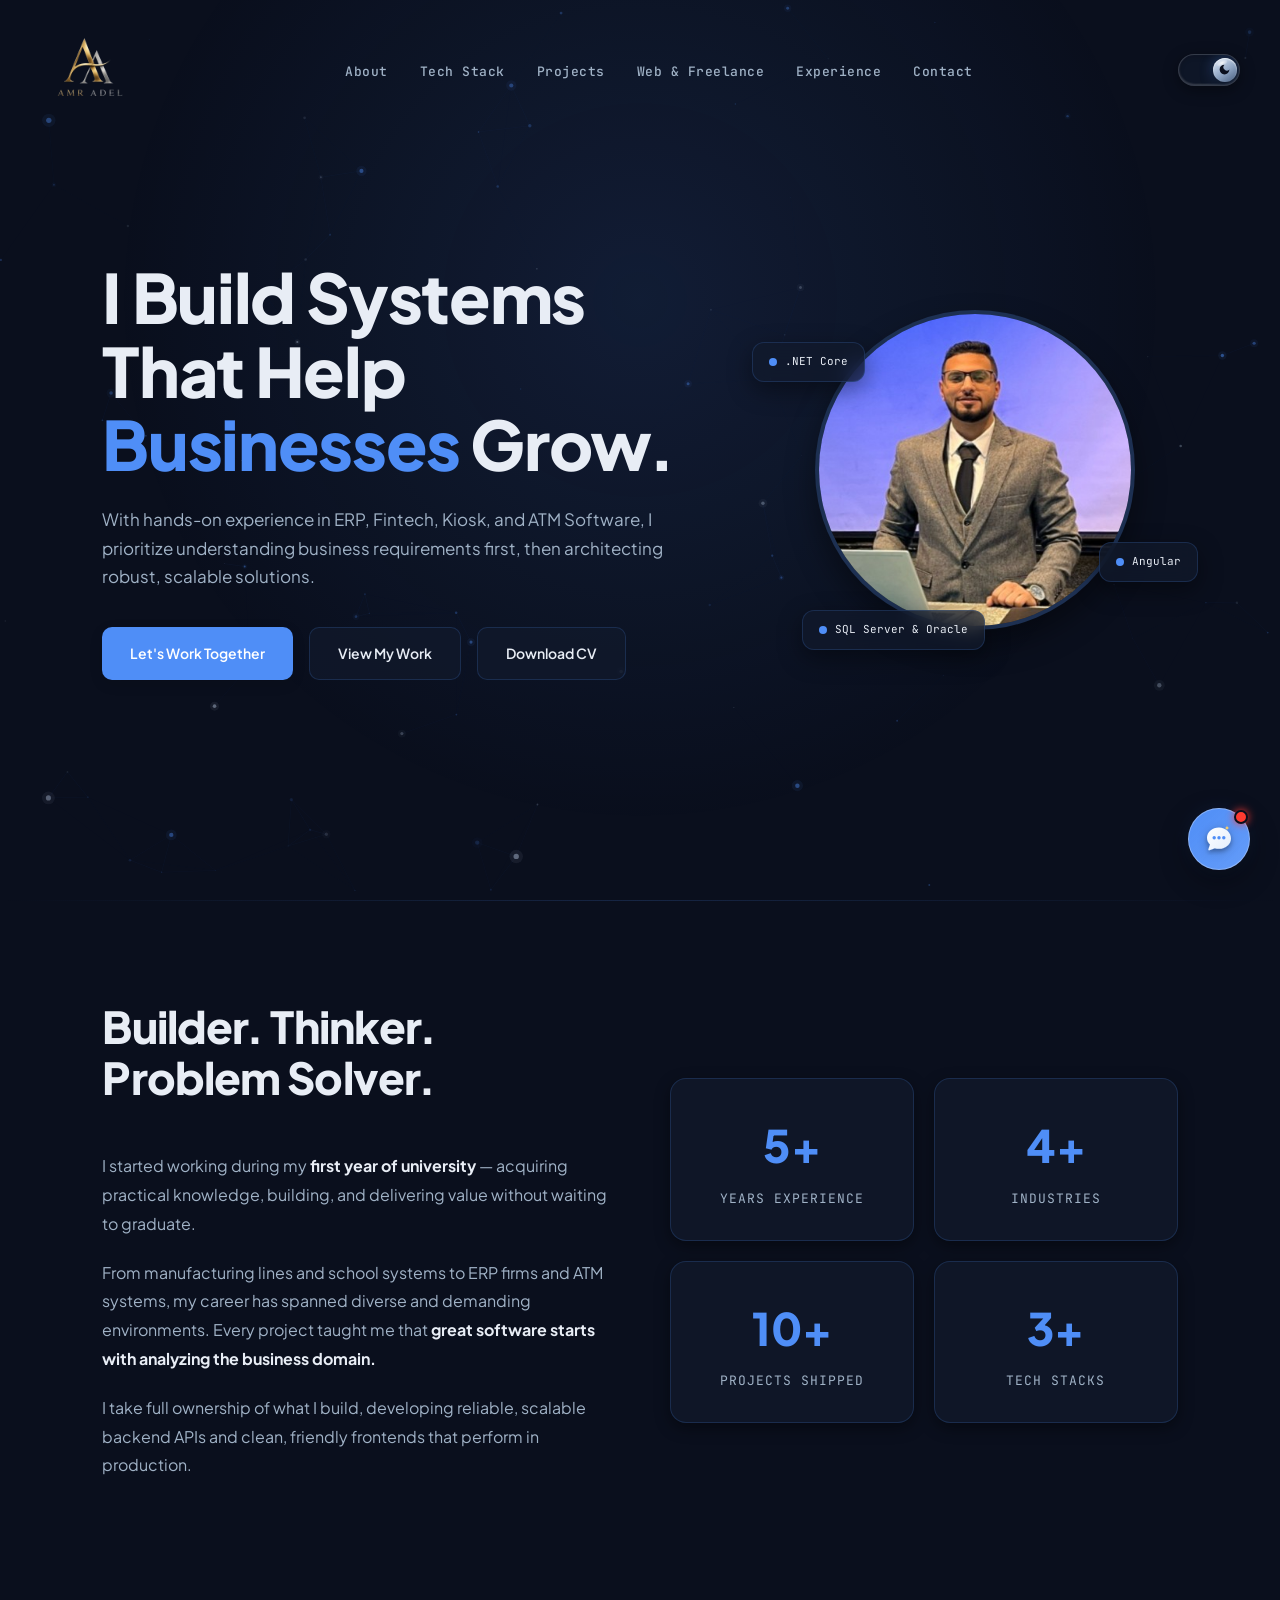
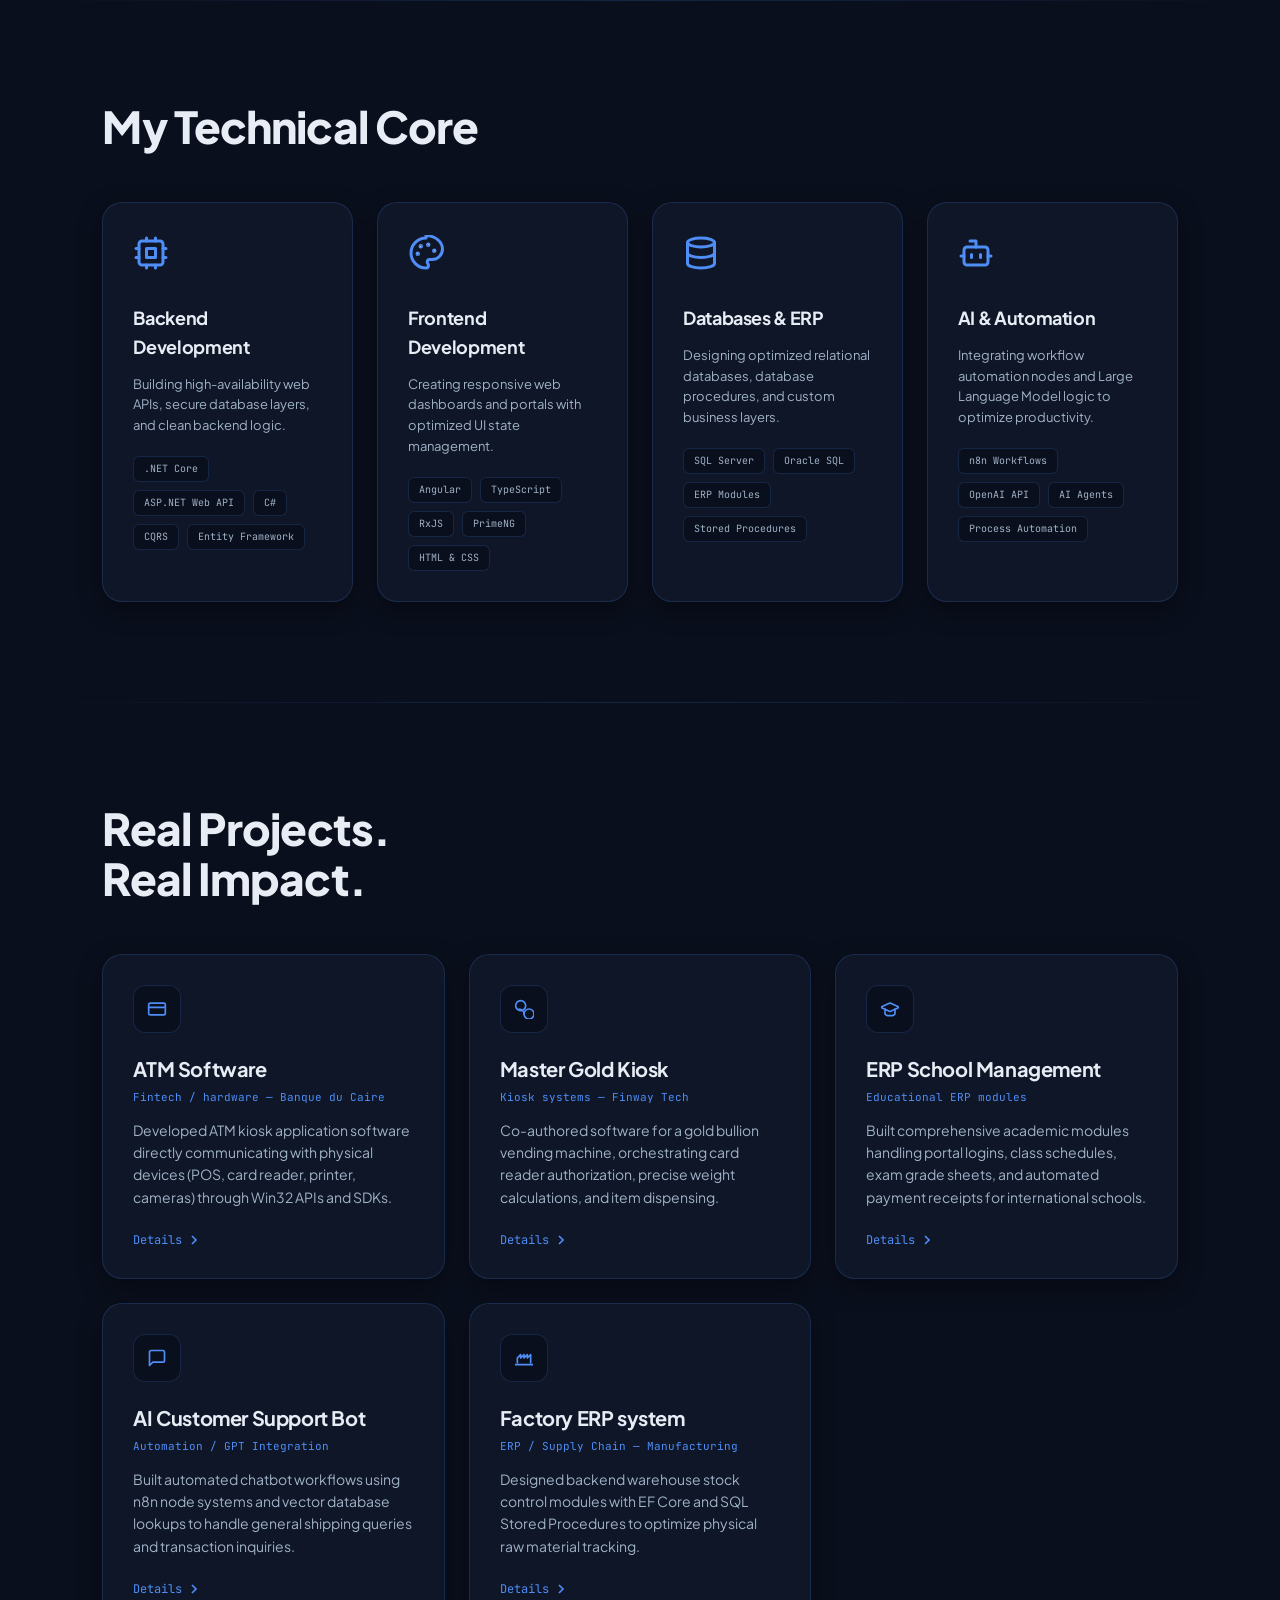
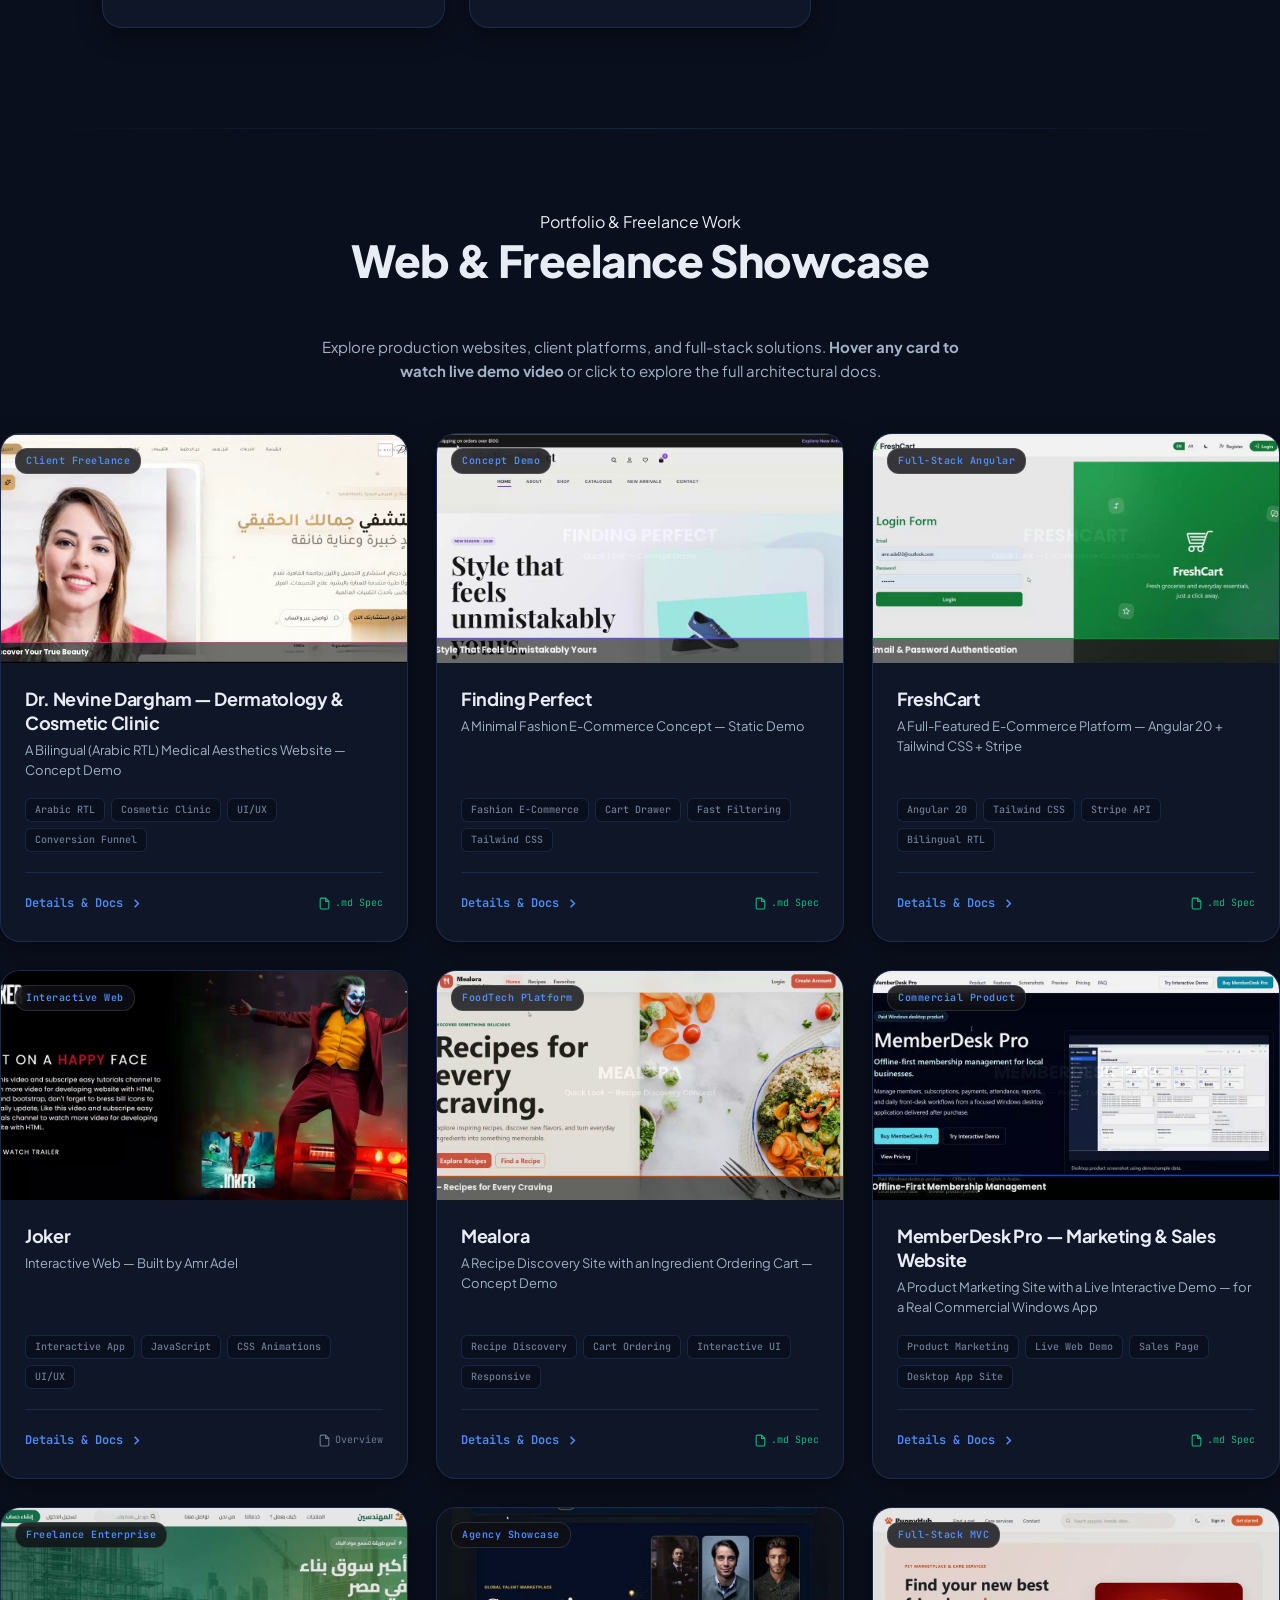
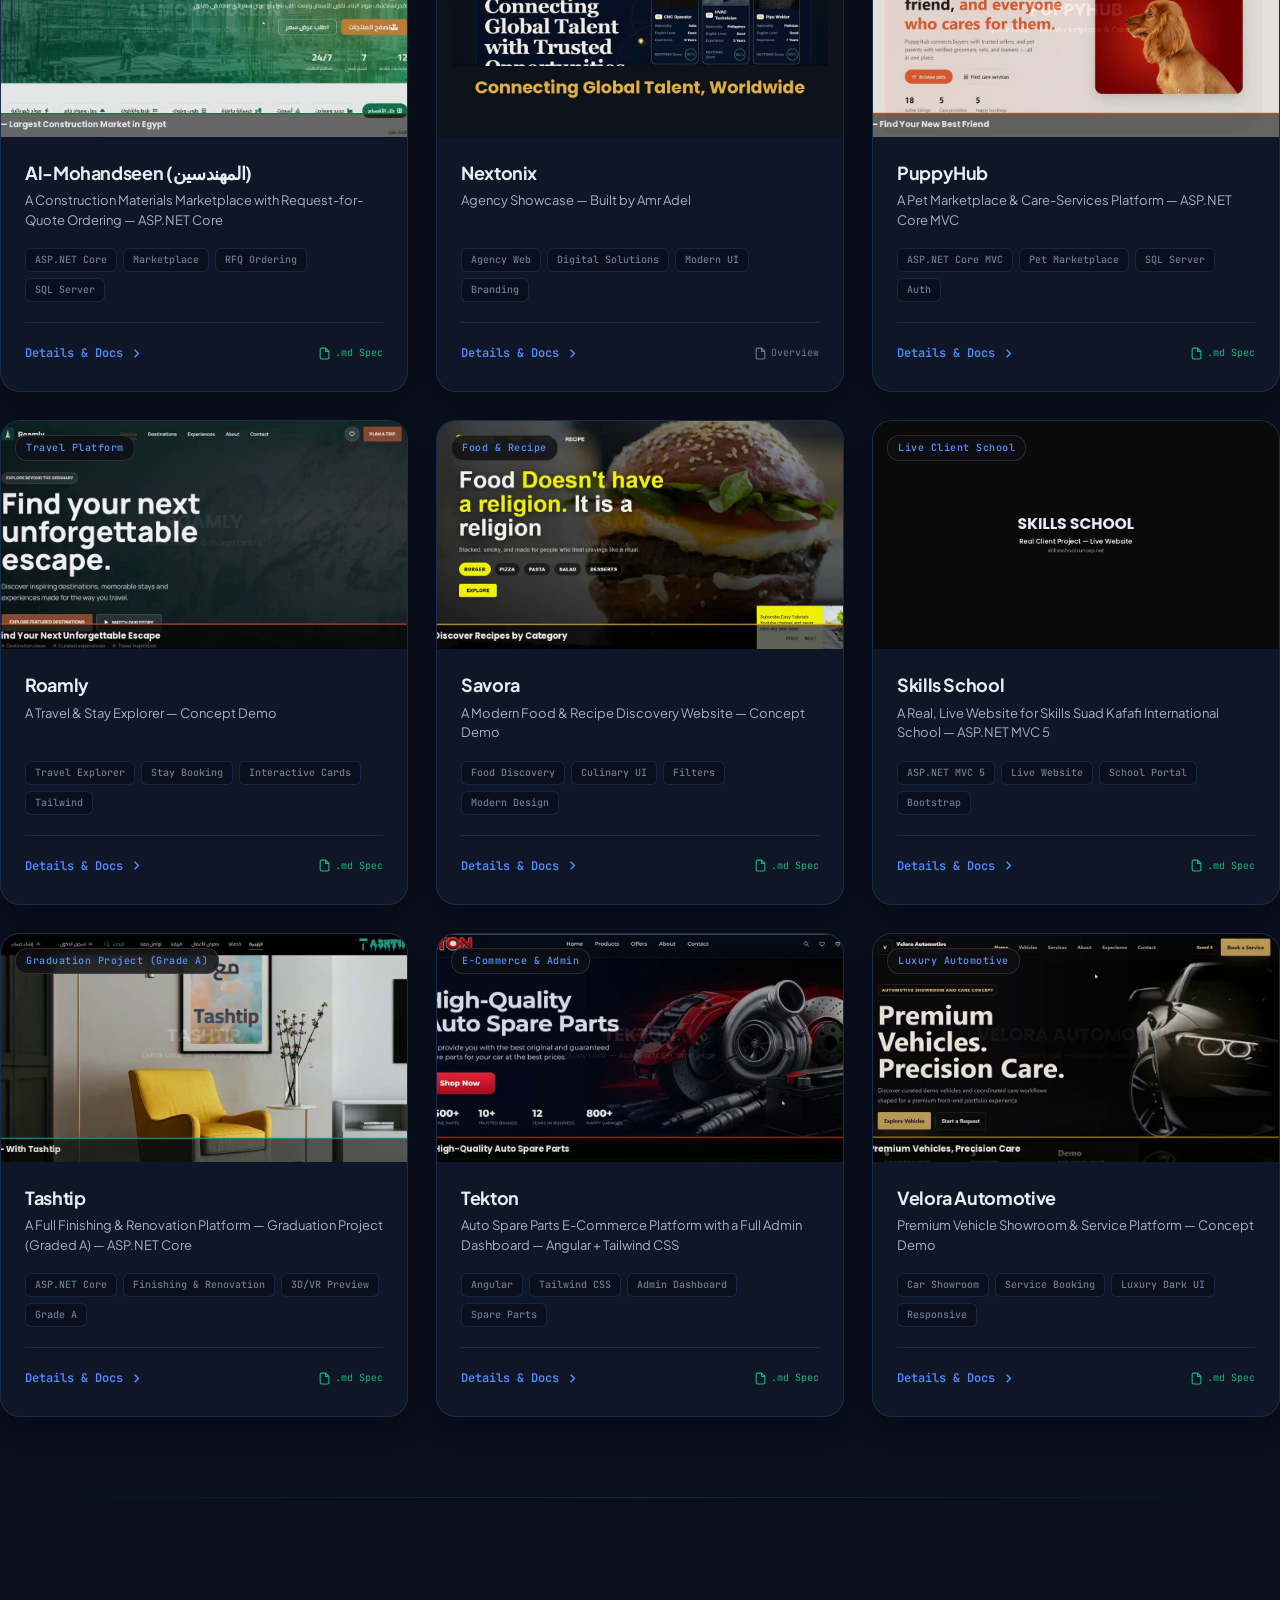
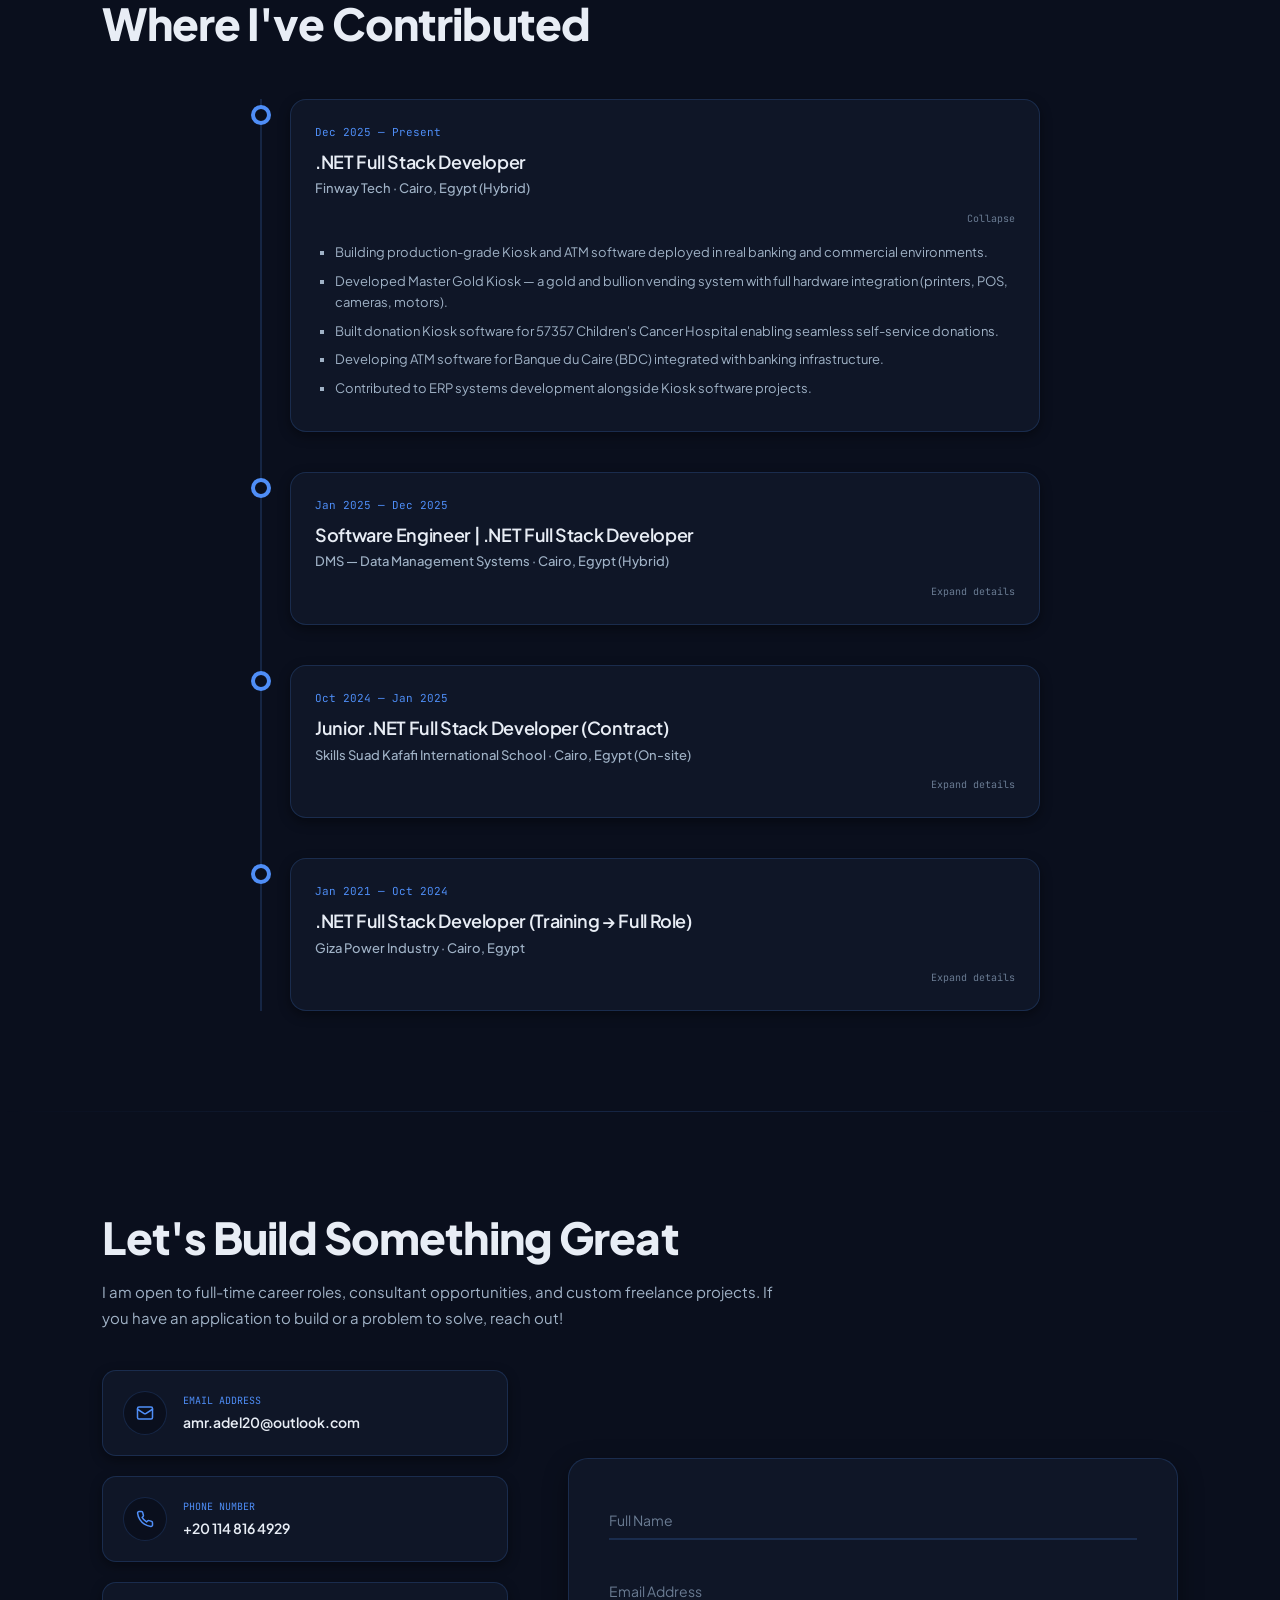
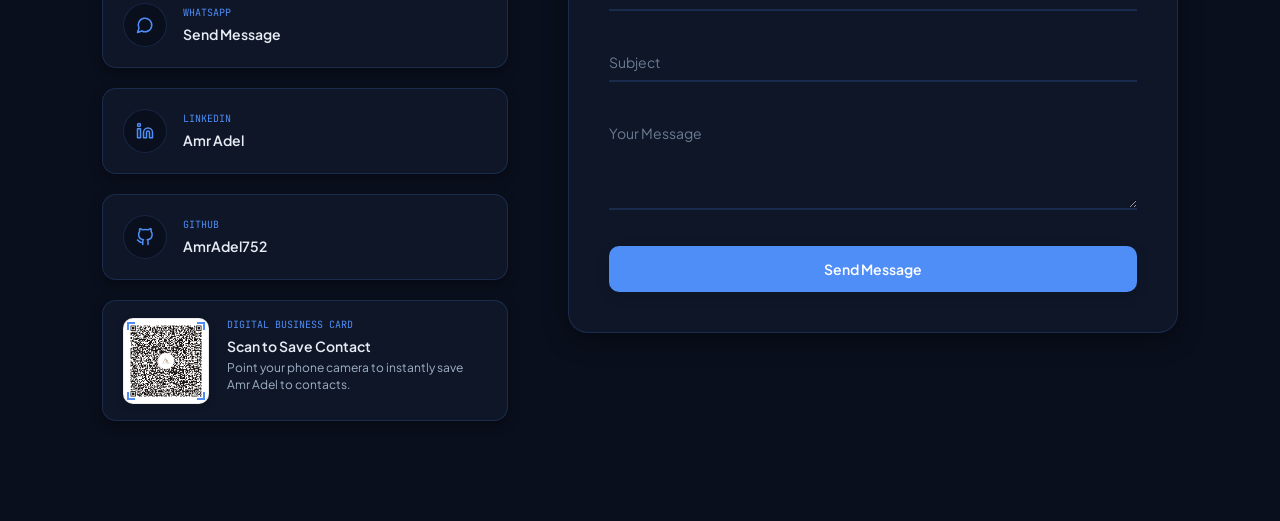
==== commit 1fef73ad: "Add Download CV button to hero section Co-Authored-By: Claude Sonnet 5 <noreply@anthropic.com>" ====
--- a/index.html
+++ b/index.html
@@ -77,6 +77,7 @@
         <div class="hero-buttons">
           <a href="#contact" class="btn btn-primary">Let's Work Together</a>
           <a href="#projects" class="btn btn-secondary">View My Work</a>
+          <a href="assets/Amr_Adel_CV.pdf" class="btn btn-secondary" download>Download CV</a>
         </div>
       </div>
       
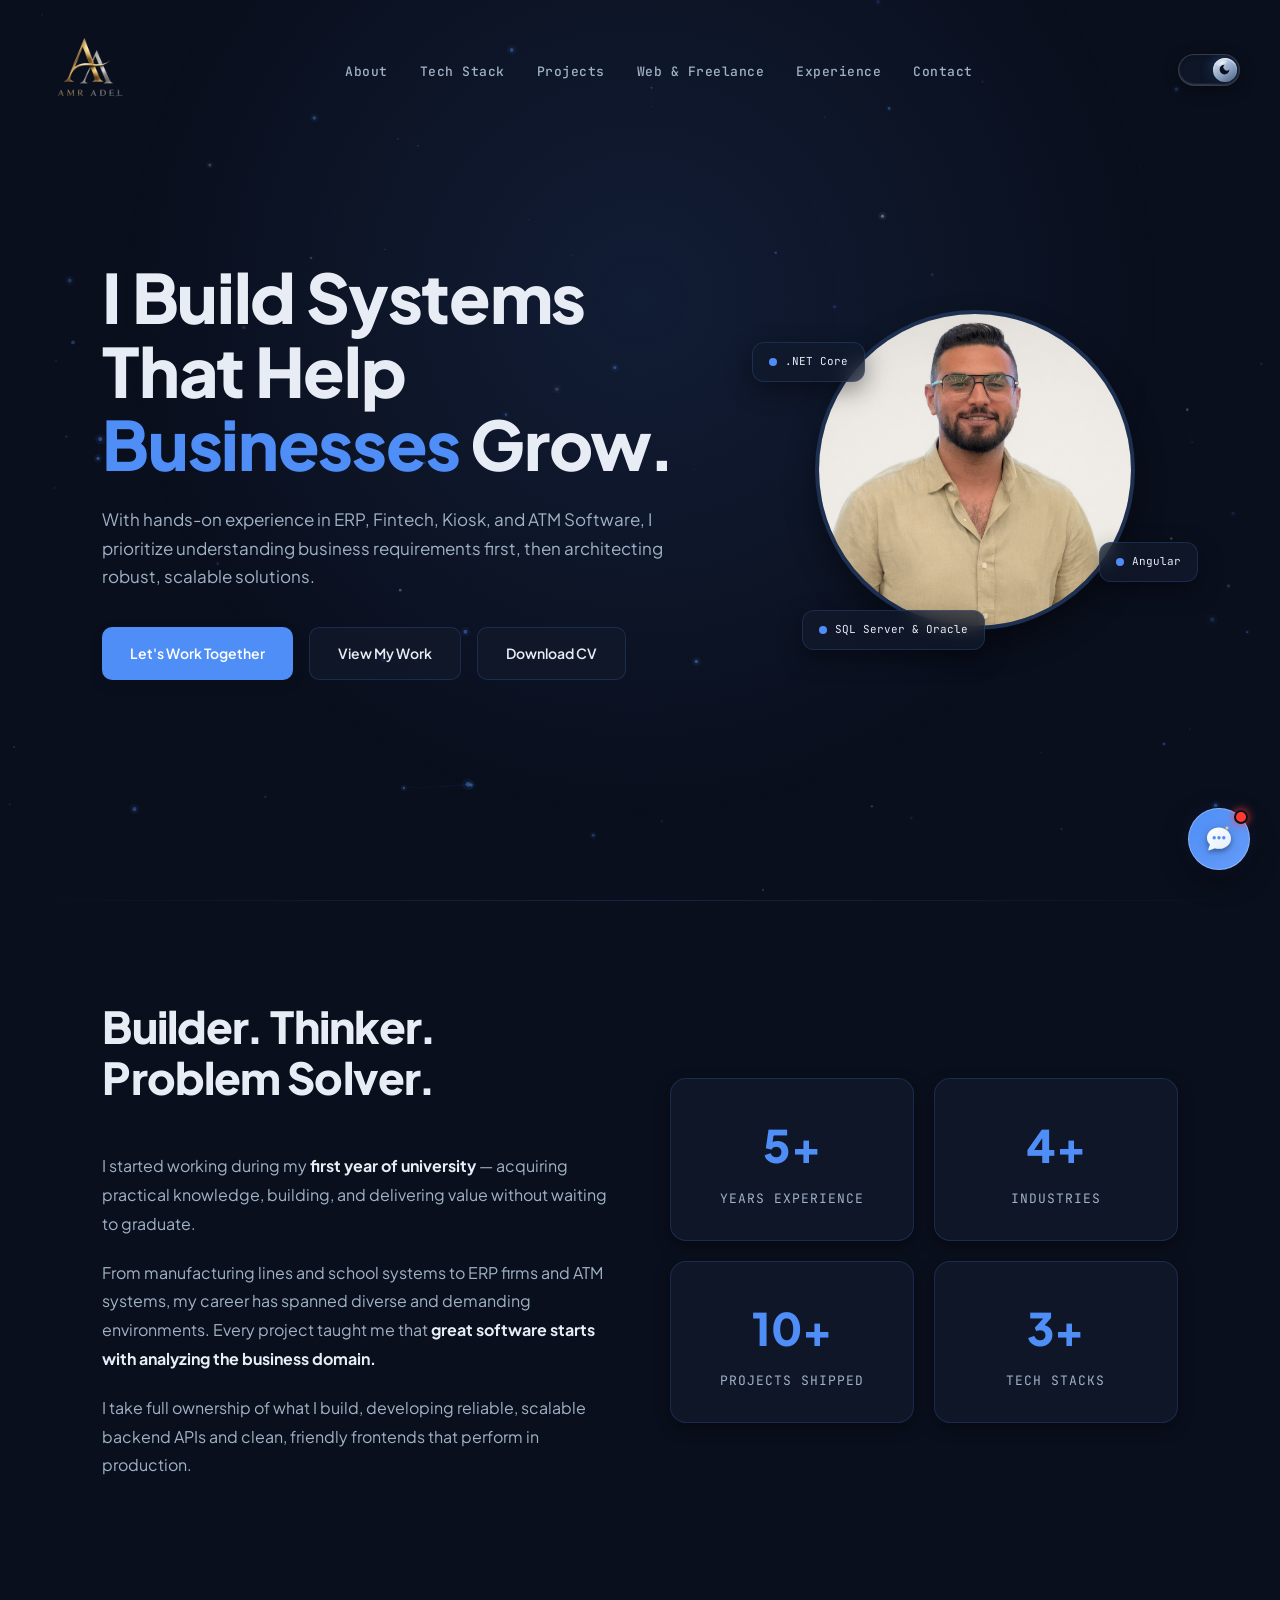
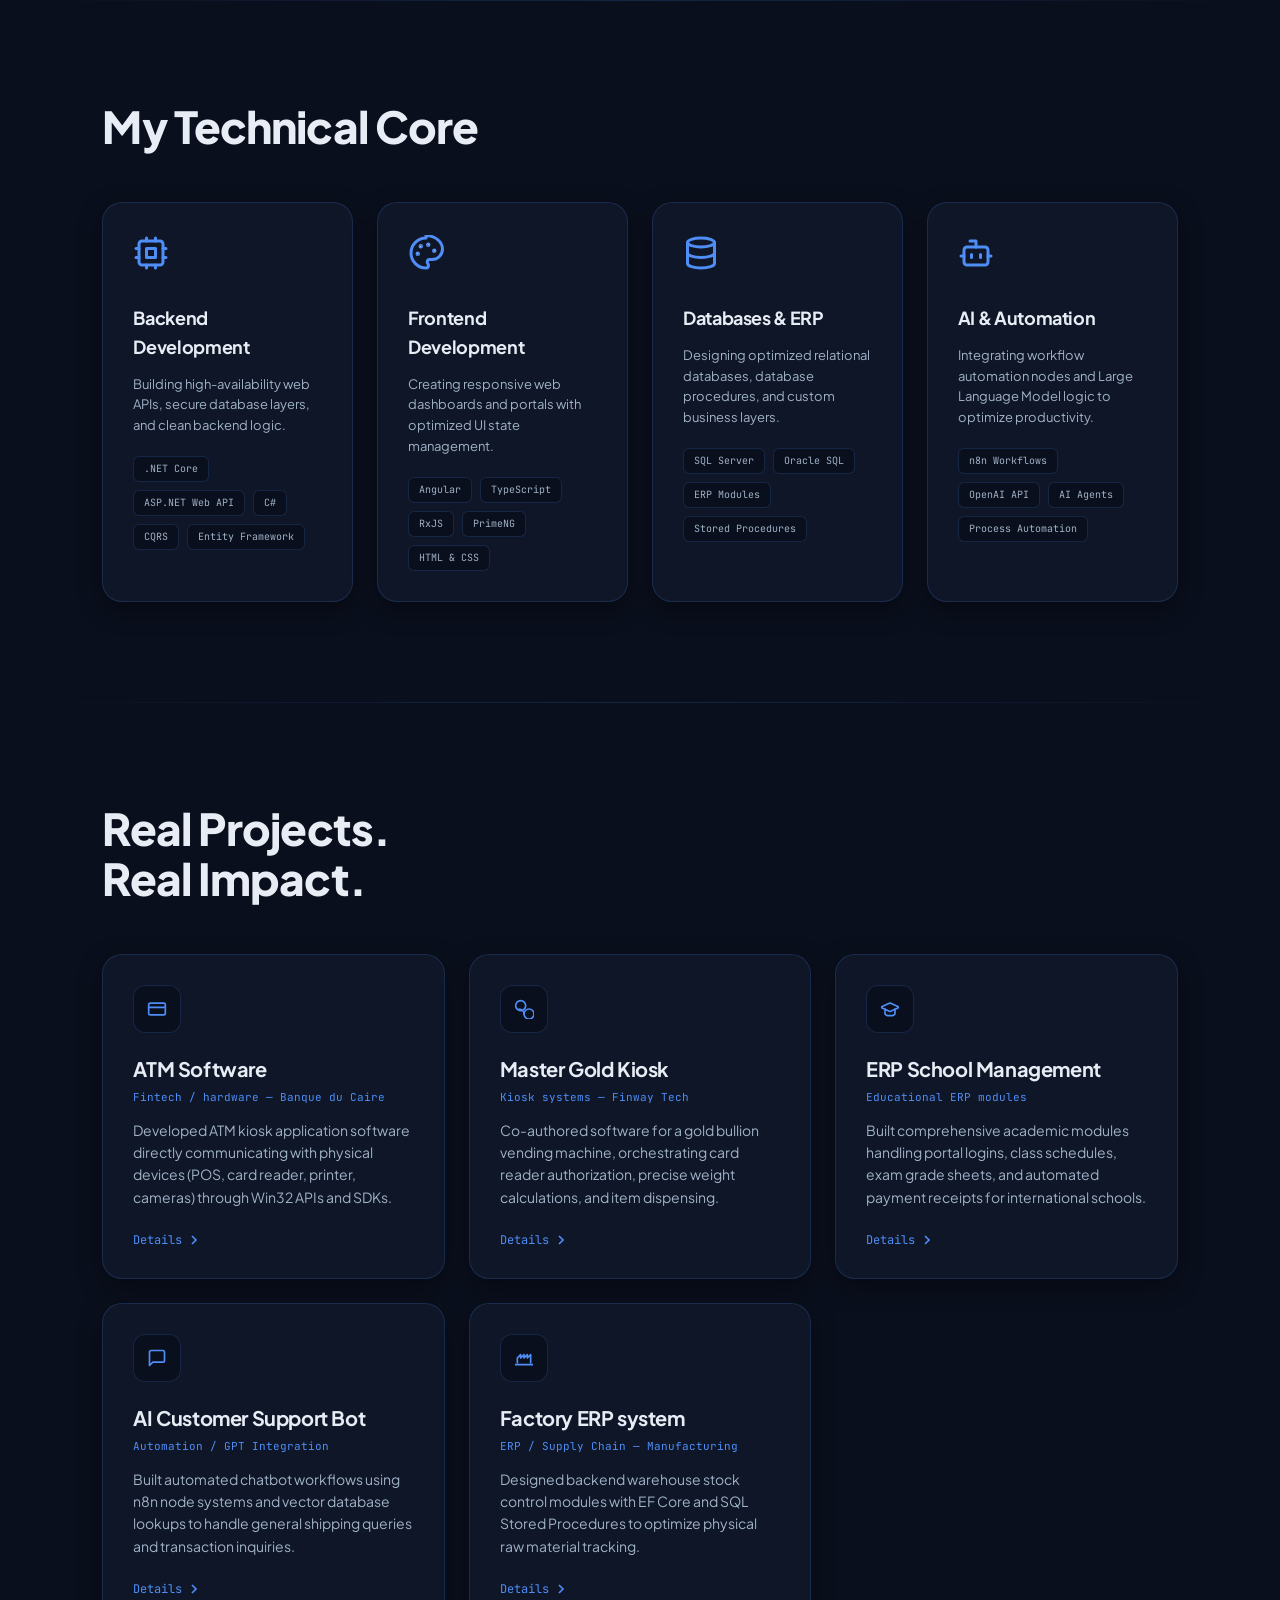
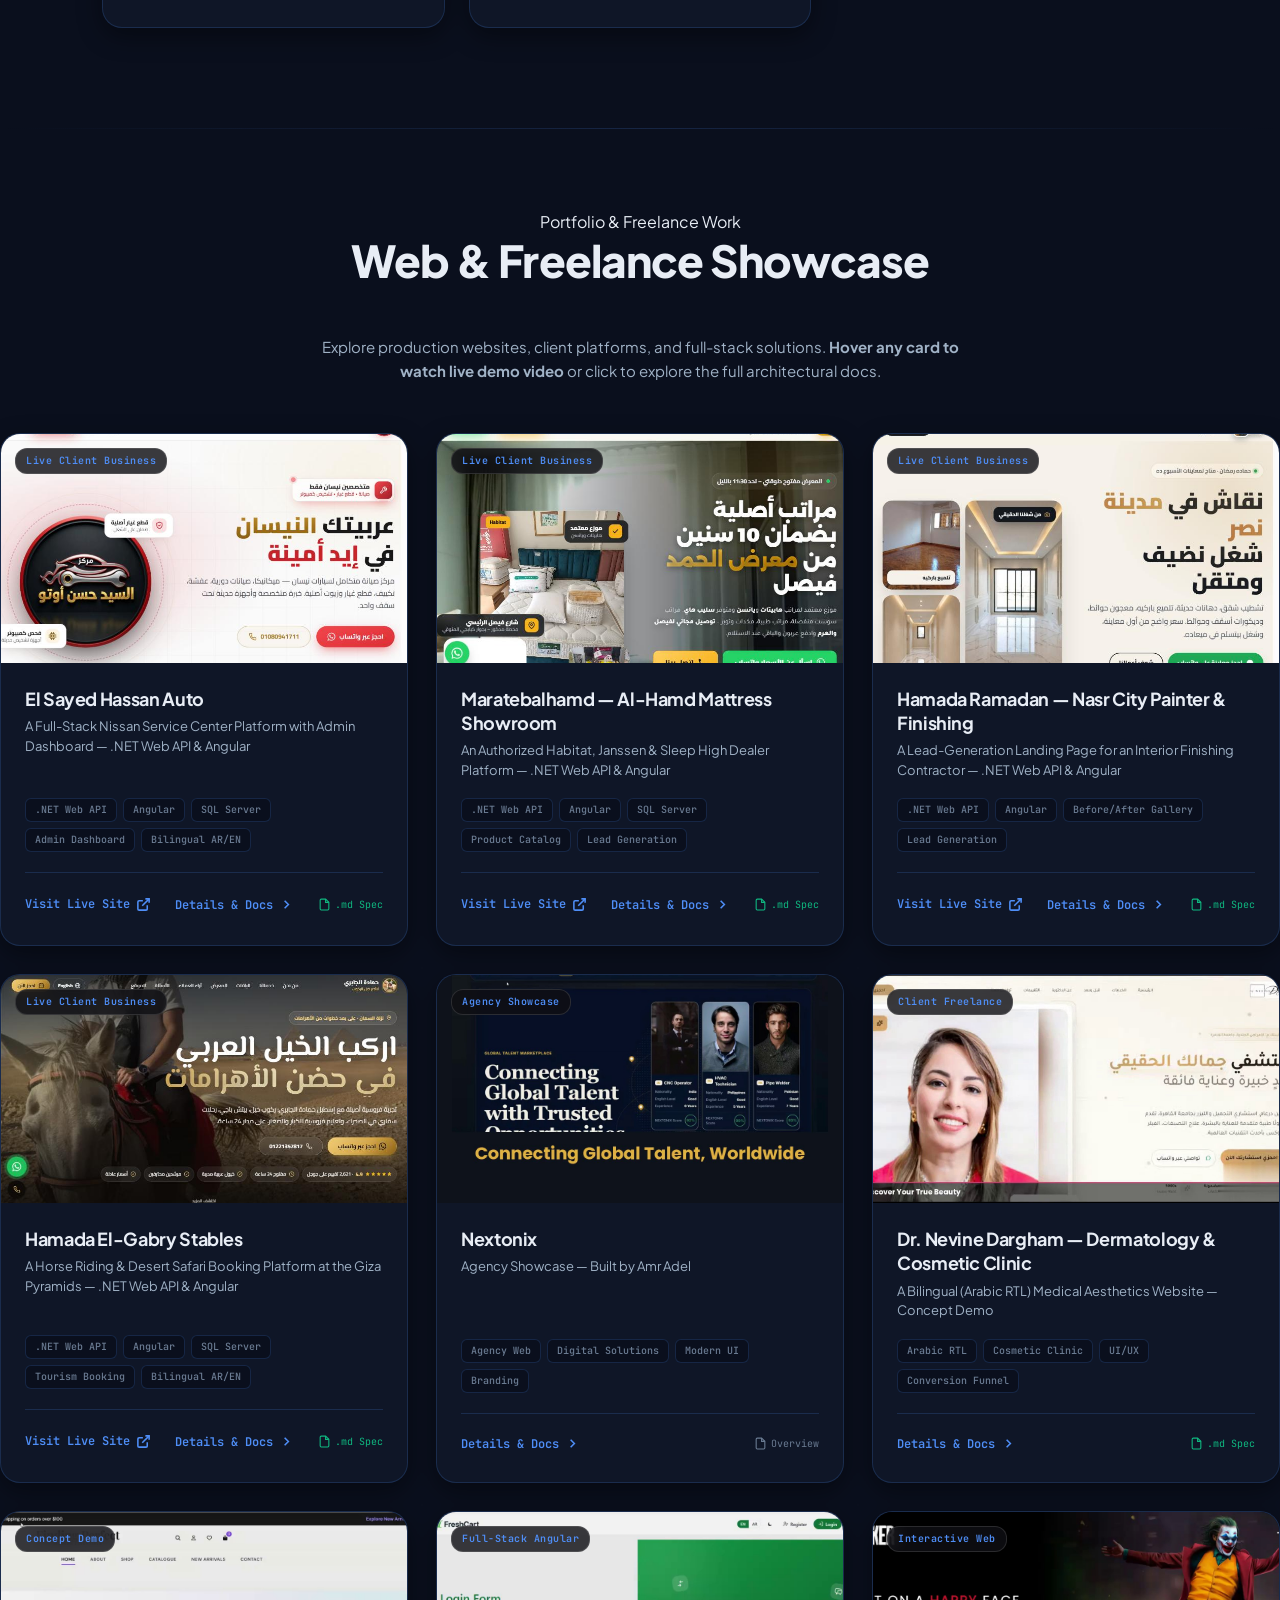
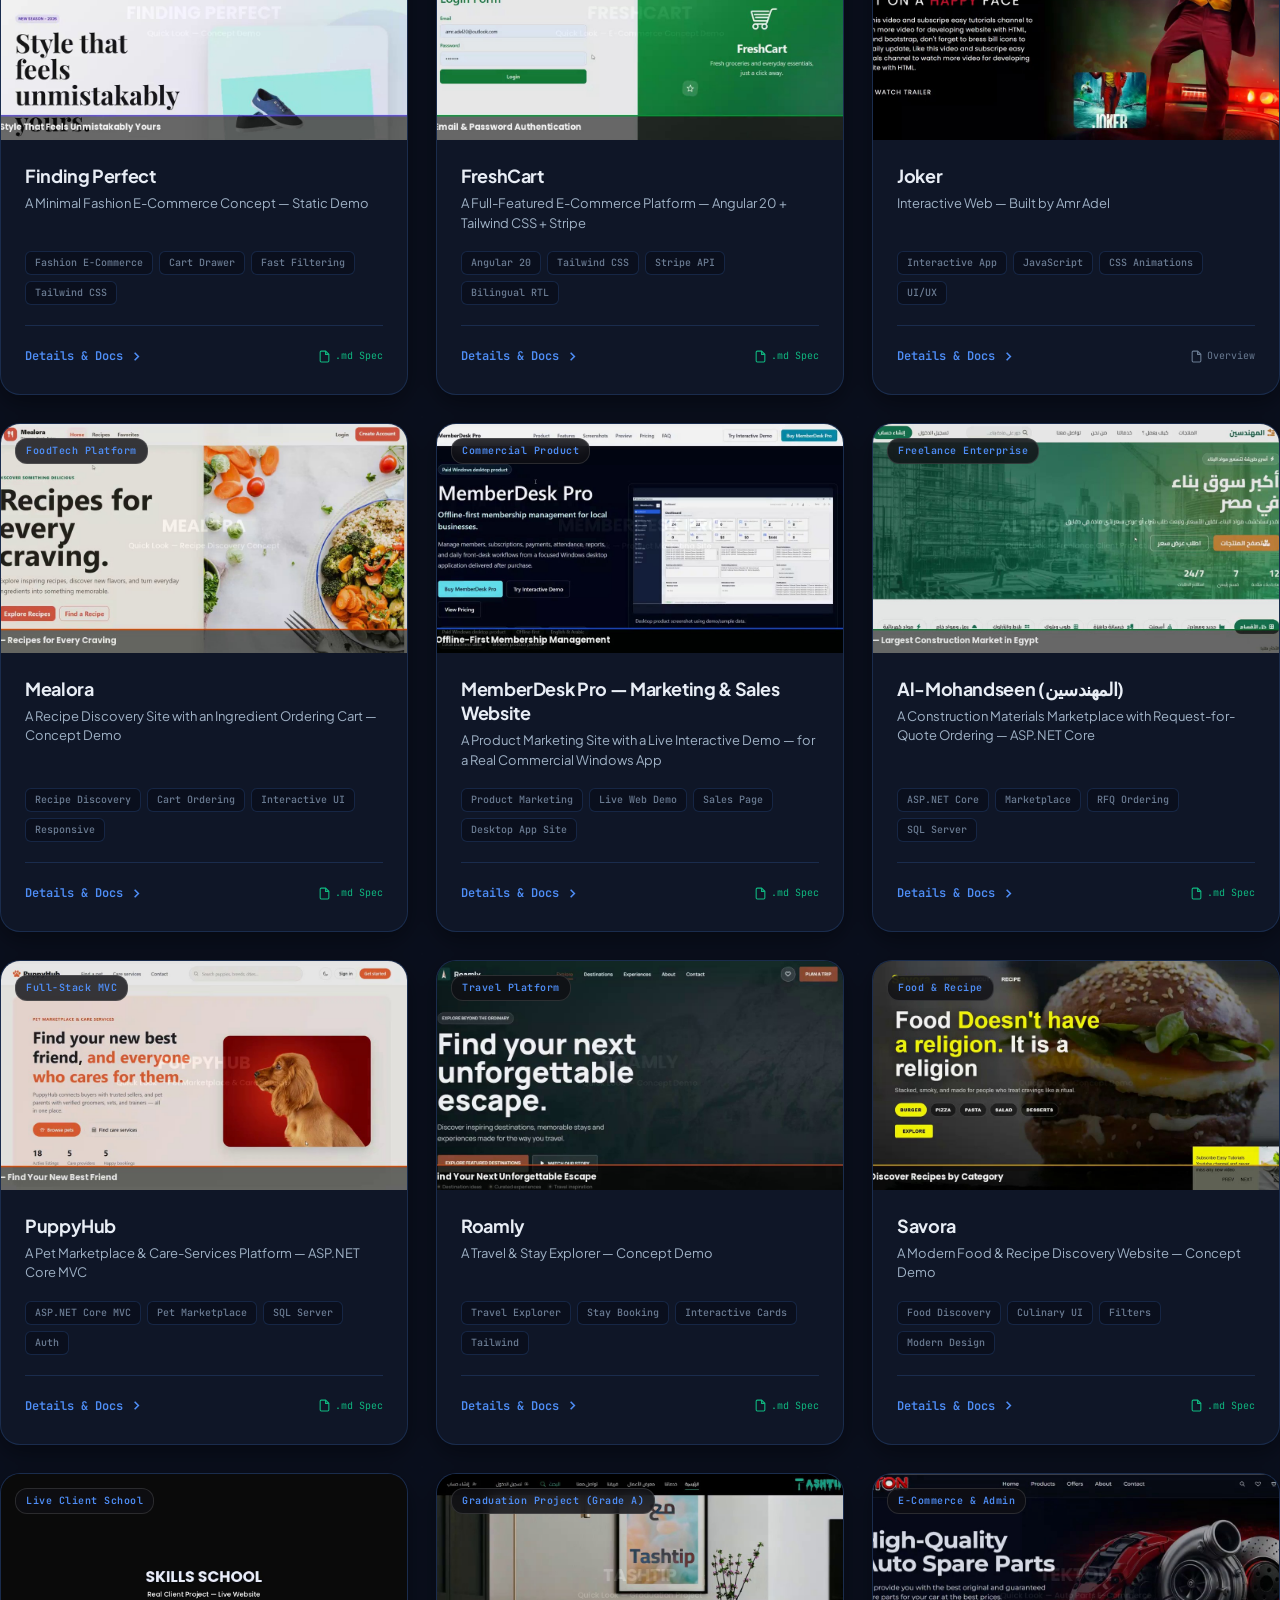
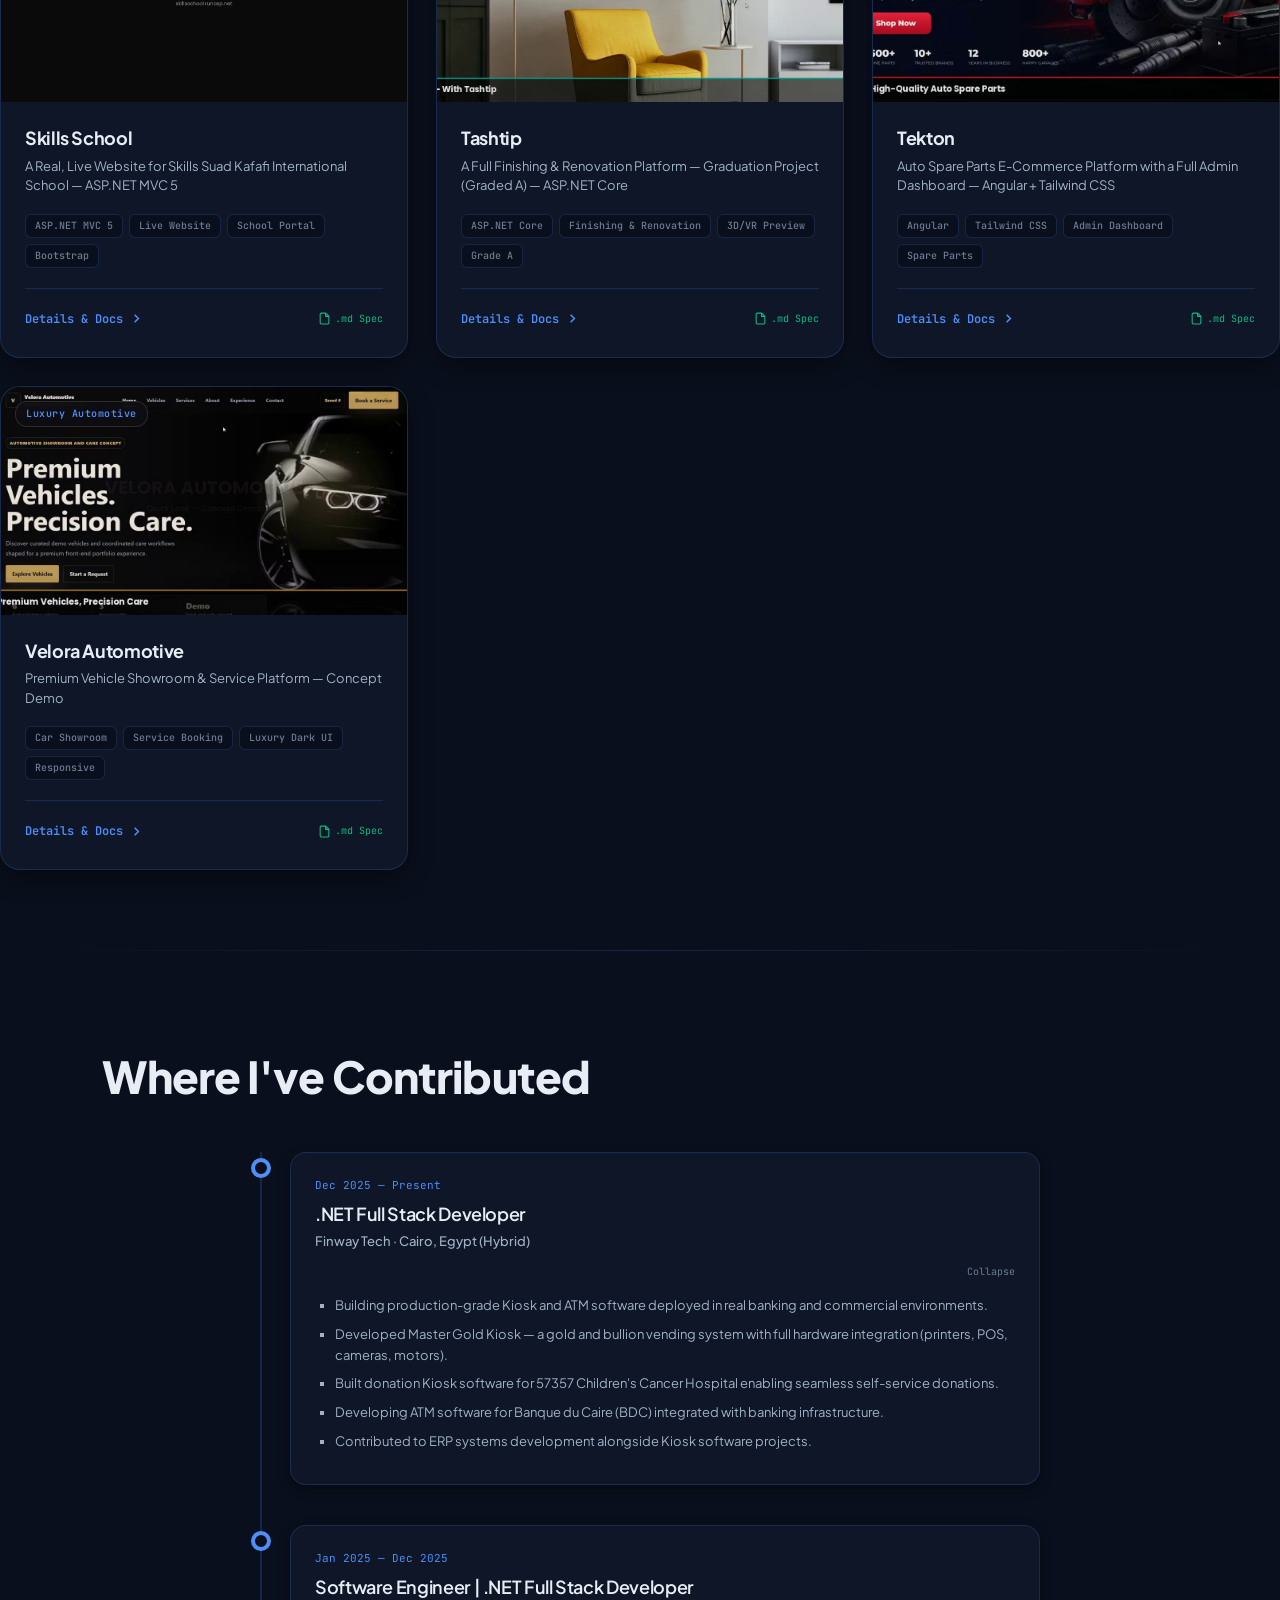
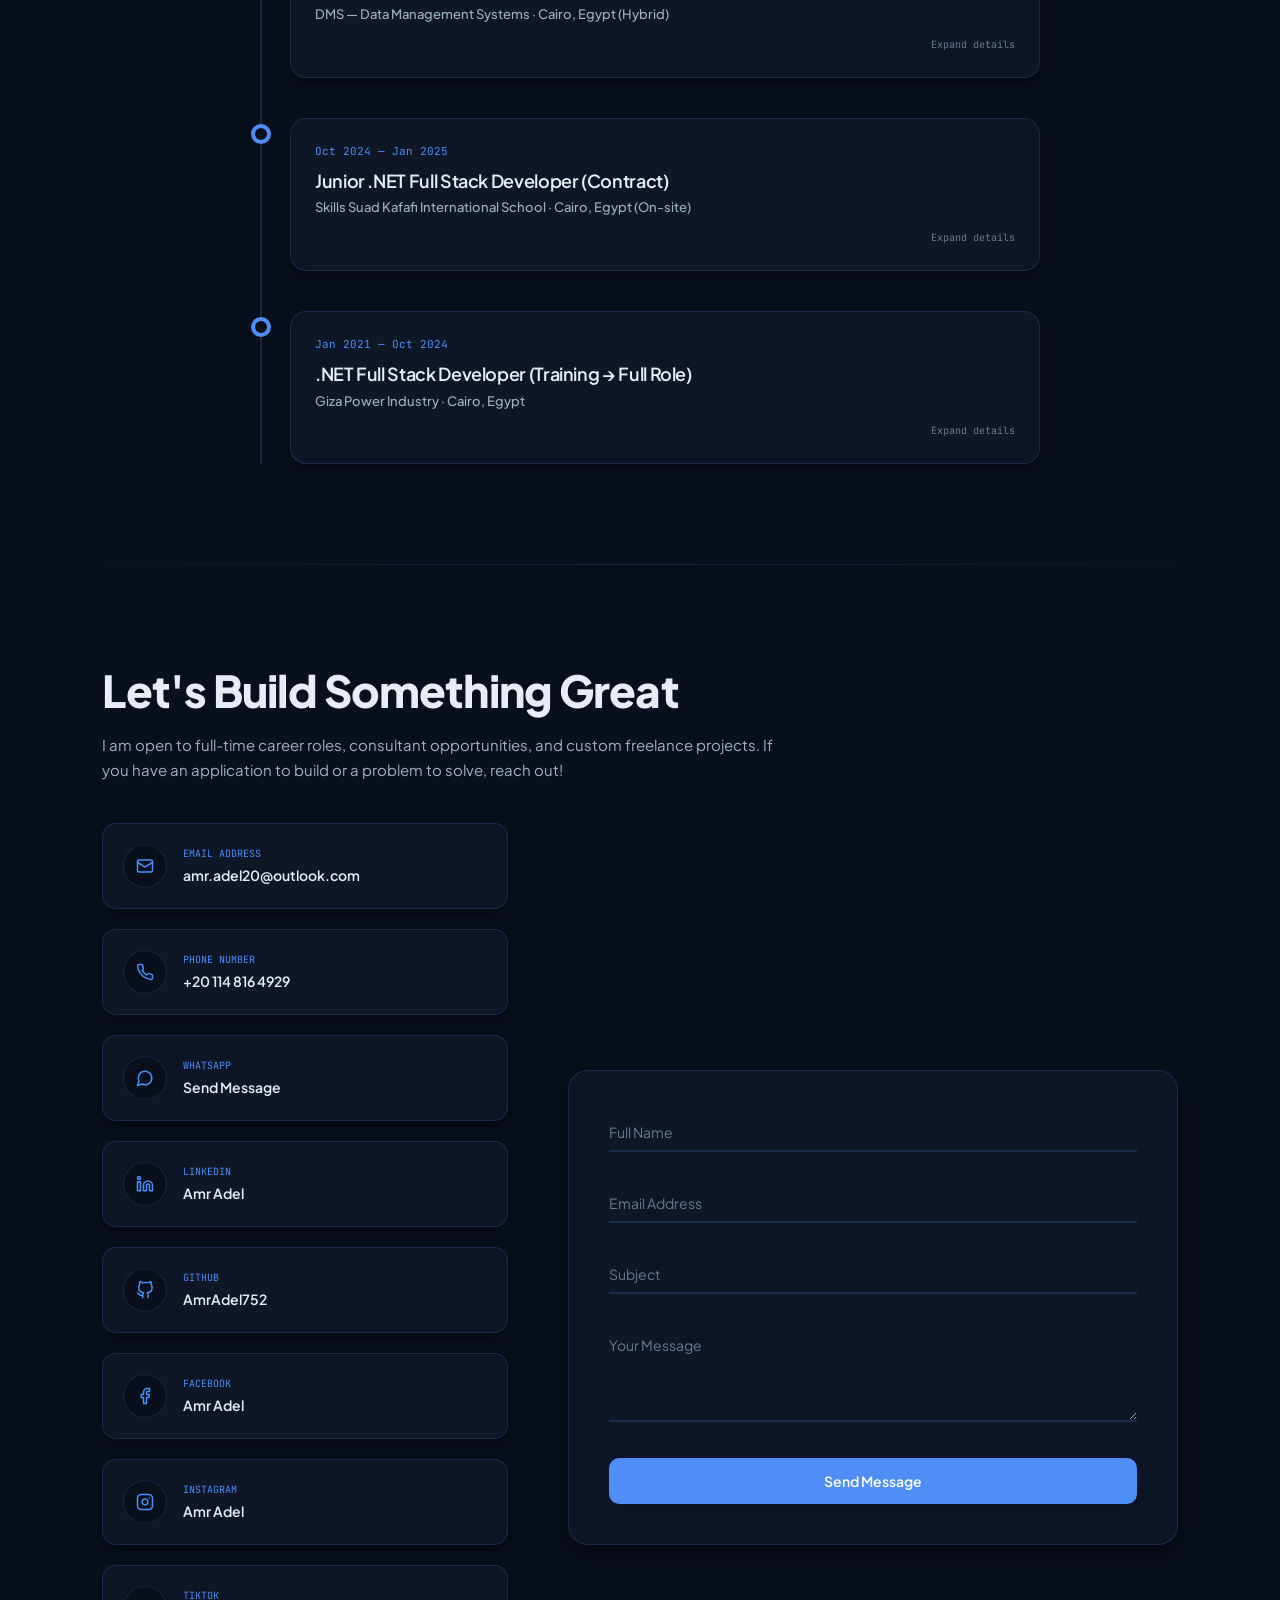
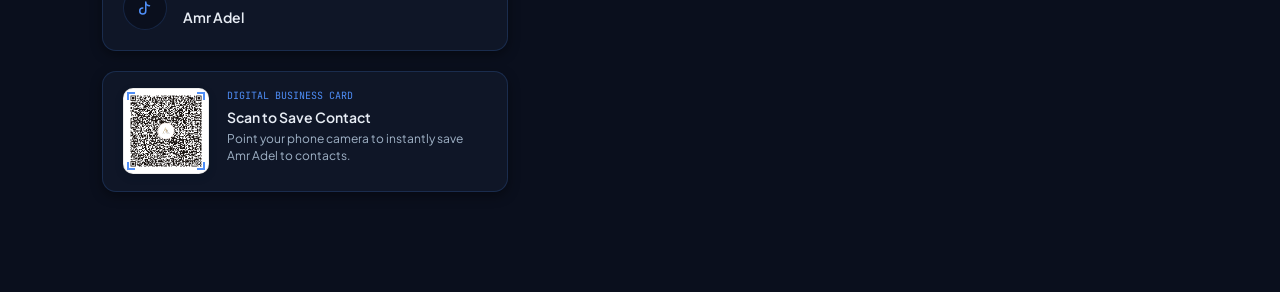
==== commit d5a0b73a: "Add real client projects, social links, and new profile photo Adds 4 live client businesses (El Saye" ====
--- a/index.html
+++ b/index.html
@@ -446,6 +446,36 @@
             <div>
               <div class="contact-card-label">GitHub</div>
               <div class="contact-card-value">AmrAdel752</div>
+            </div>
+          </a>
+
+          <a href="https://www.facebook.com/amr.adel.official0" class="contact-card" target="_blank" rel="noopener">
+            <div class="contact-icon" style="color: #1877F2;">
+              <svg viewBox="0 0 24 24" fill="none" stroke="currentColor" stroke-width="2" stroke-linecap="round" stroke-linejoin="round"><path d="M18 2h-3a5 5 0 0 0-5 5v3H7v4h3v8h4v-8h3l1-4h-4V7a1 1 0 0 1 1-1h3z"></path></svg>
+            </div>
+            <div>
+              <div class="contact-card-label">Facebook</div>
+              <div class="contact-card-value">Amr Adel</div>
+            </div>
+          </a>
+
+          <a href="https://www.instagram.com/amr.adel.official0" class="contact-card" target="_blank" rel="noopener">
+            <div class="contact-icon" style="color: #E4405F;">
+              <svg viewBox="0 0 24 24" fill="none" stroke="currentColor" stroke-width="2" stroke-linecap="round" stroke-linejoin="round"><rect width="20" height="20" x="2" y="2" rx="5" ry="5"></rect><path d="M16 11.37A4 4 0 1 1 12.63 8 4 4 0 0 1 16 11.37z"></path><line x1="17.5" x2="17.51" y1="6.5" y2="6.5"></line></svg>
+            </div>
+            <div>
+              <div class="contact-card-label">Instagram</div>
+              <div class="contact-card-value">Amr Adel</div>
+            </div>
+          </a>
+
+          <a href="https://www.tiktok.com/@amr.adel.official0" class="contact-card" target="_blank" rel="noopener">
+            <div class="contact-icon">
+              <svg viewBox="0 0 24 24" fill="none" stroke="currentColor" stroke-width="2" stroke-linecap="round" stroke-linejoin="round"><path d="M9 12a4 4 0 1 0 4 4V4a5 5 0 0 0 5 5"></path></svg>
+            </div>
+            <div>
+              <div class="contact-card-label">TikTok</div>
+              <div class="contact-card-value">Amr Adel</div>
             </div>
           </a>
 
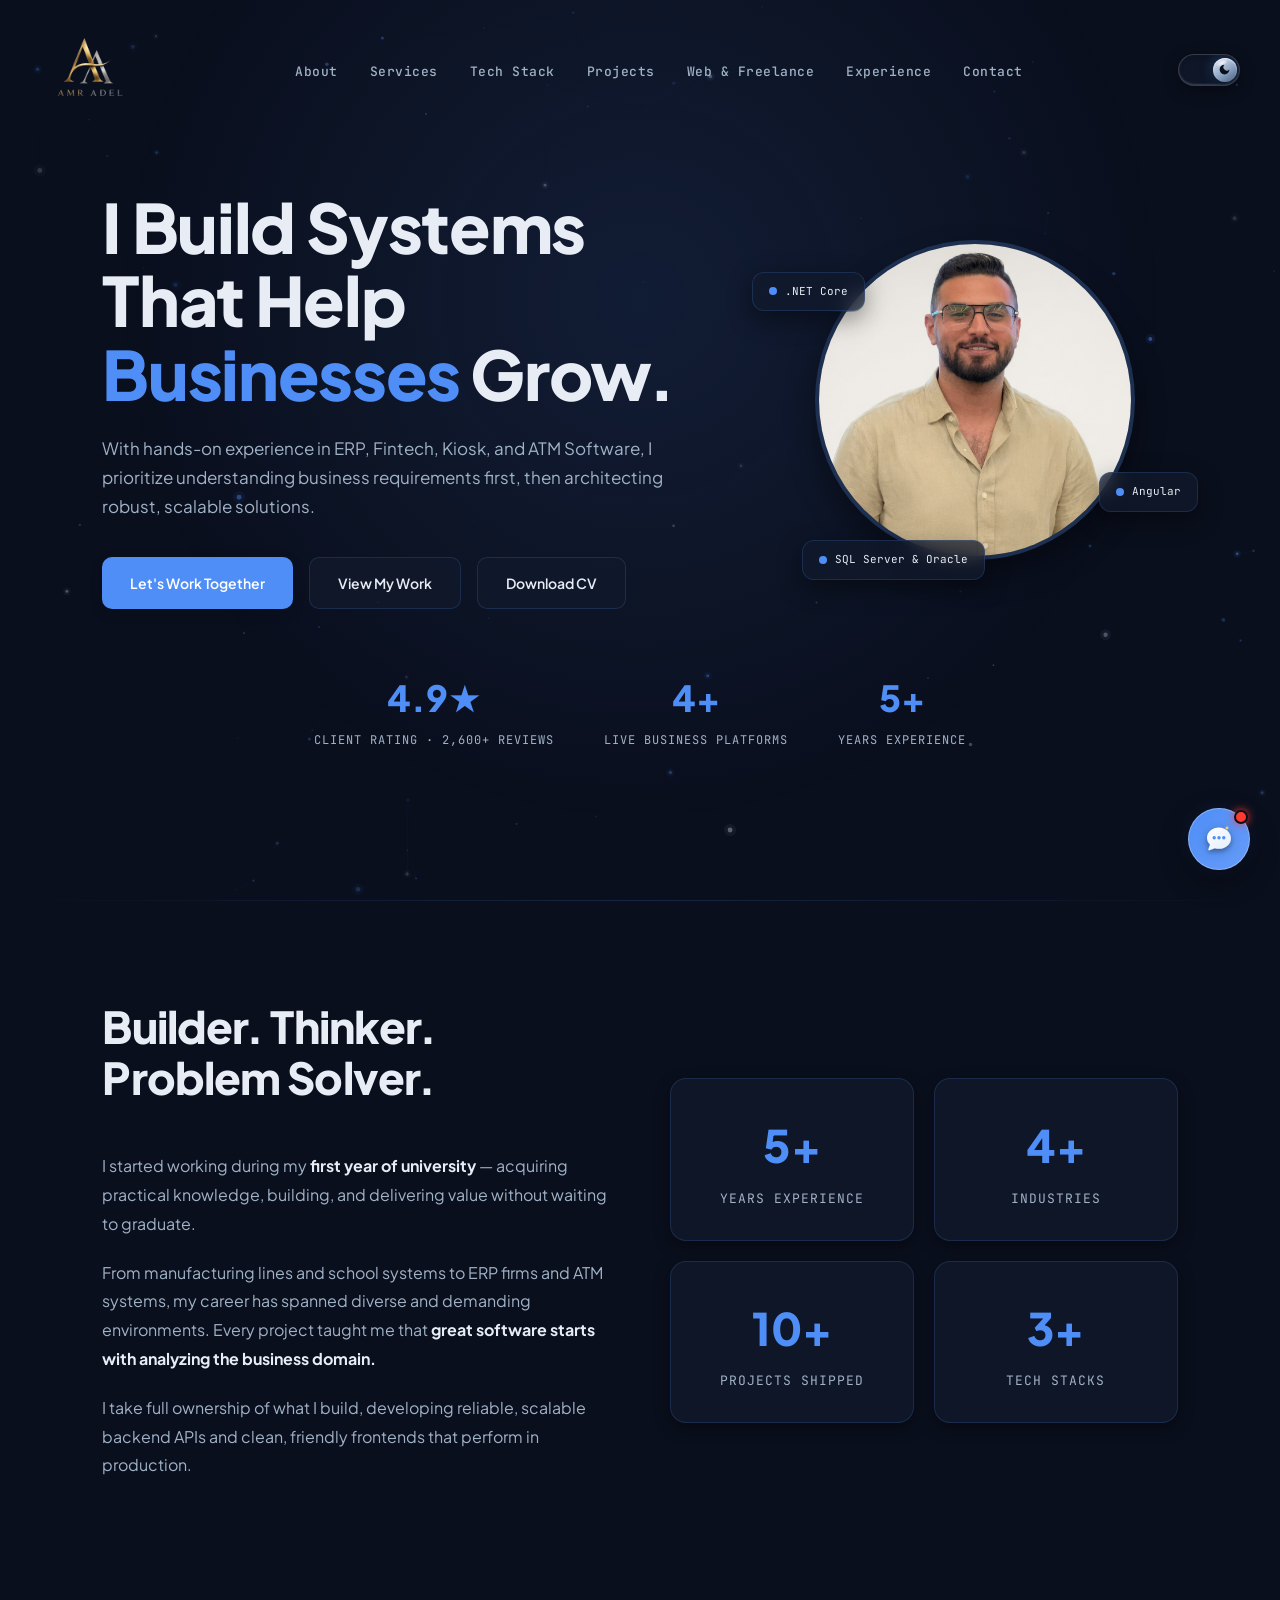
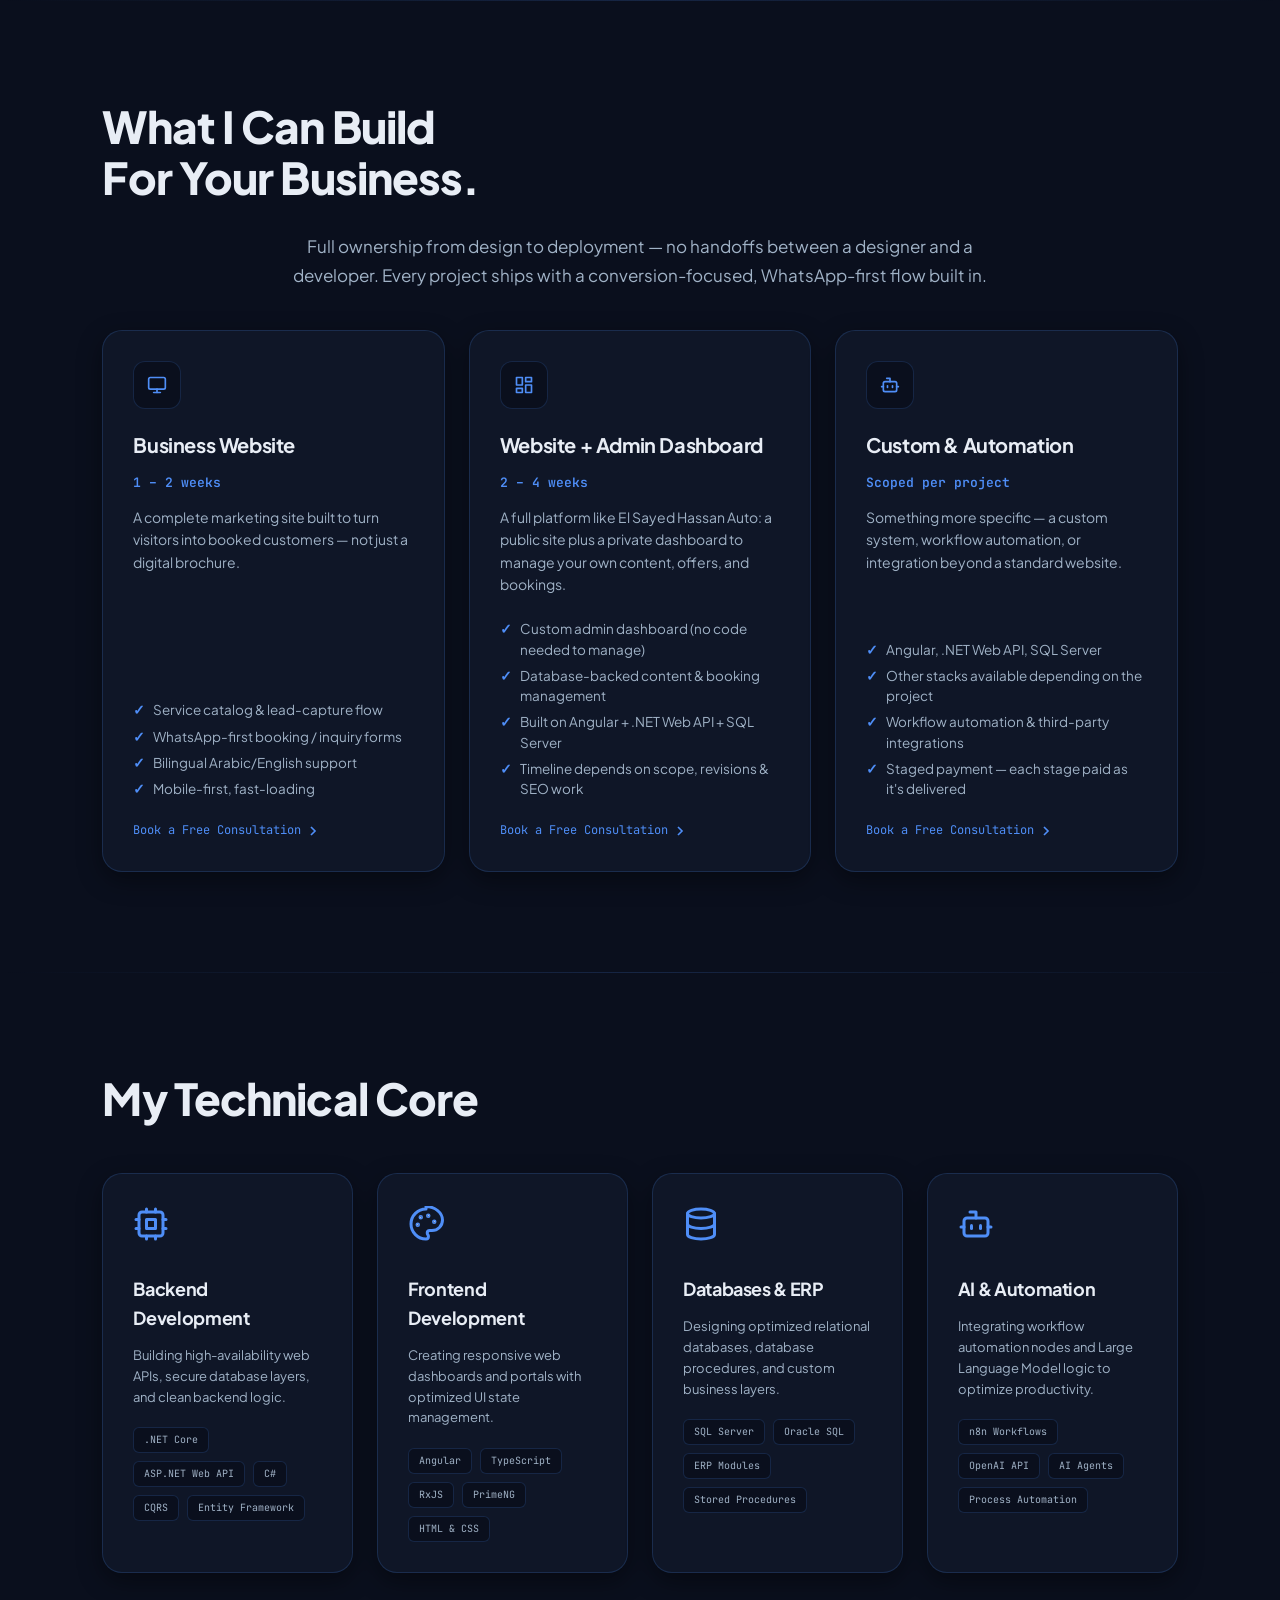
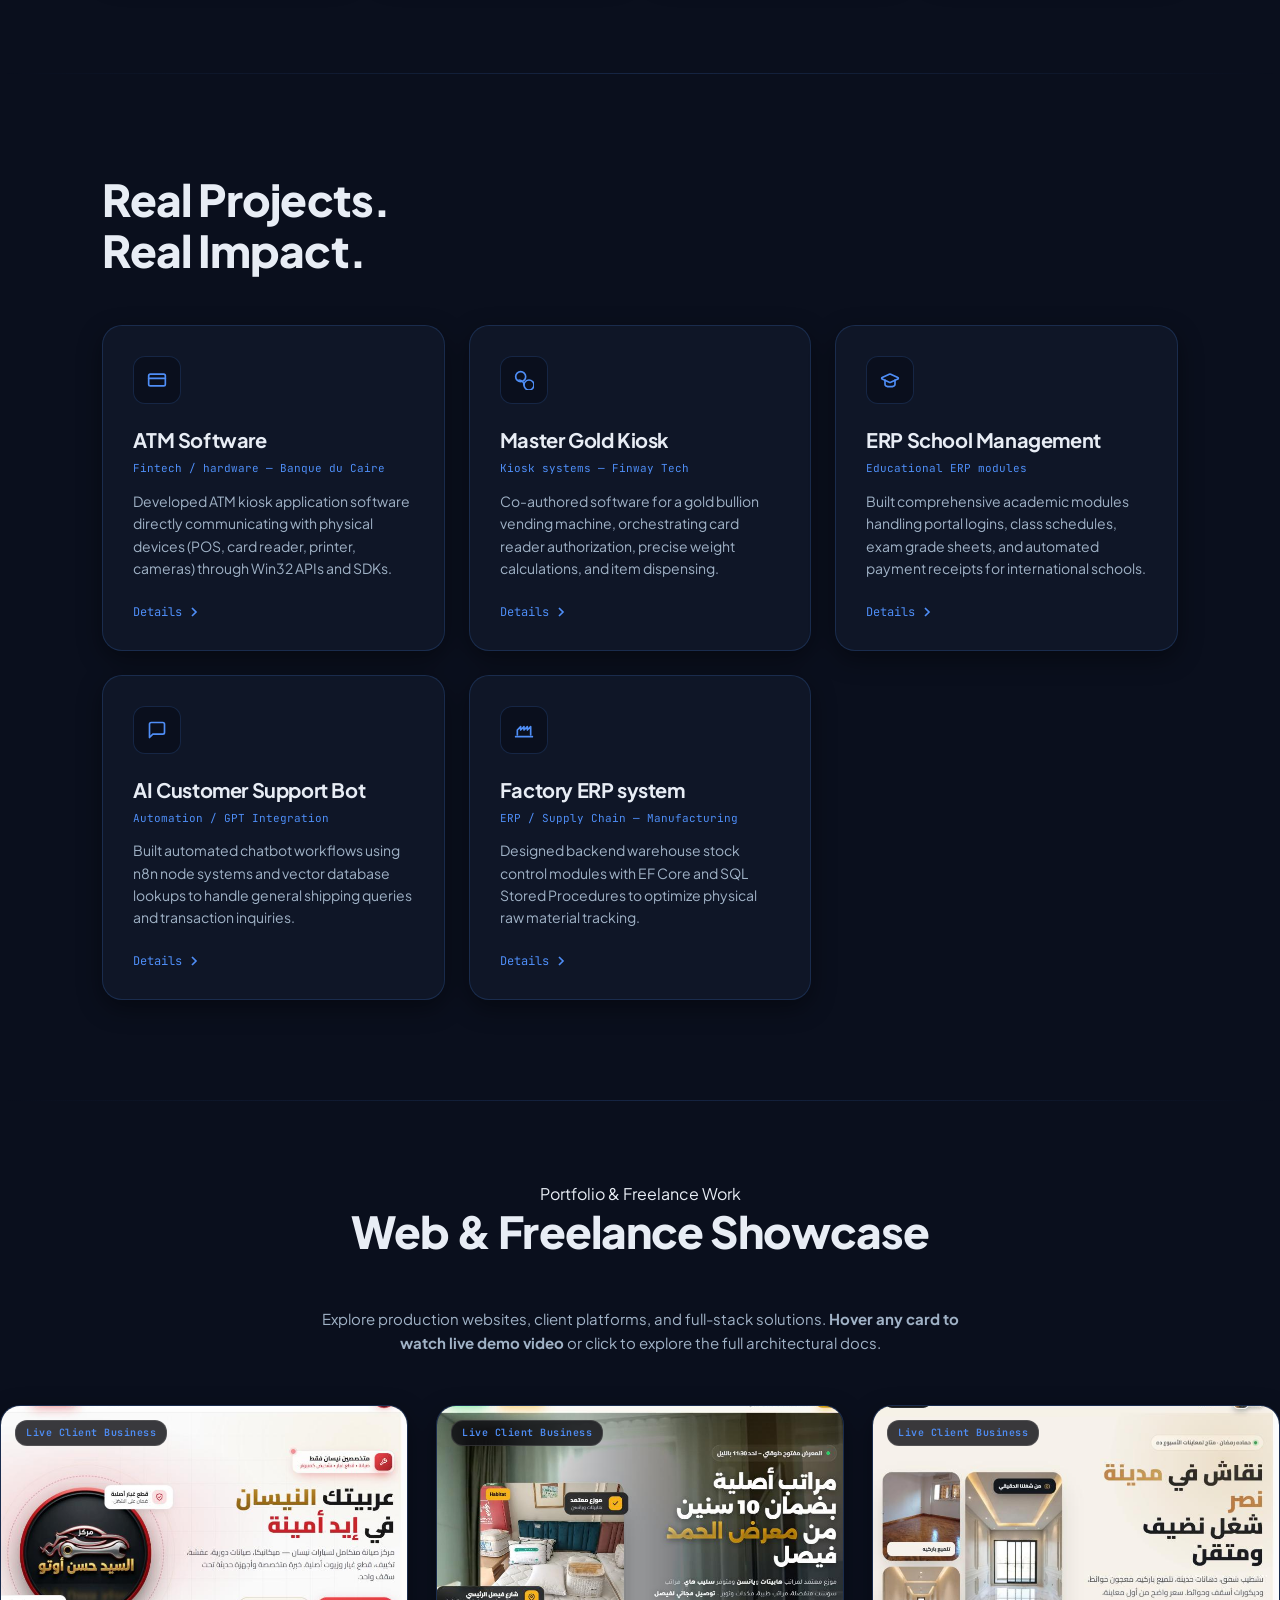
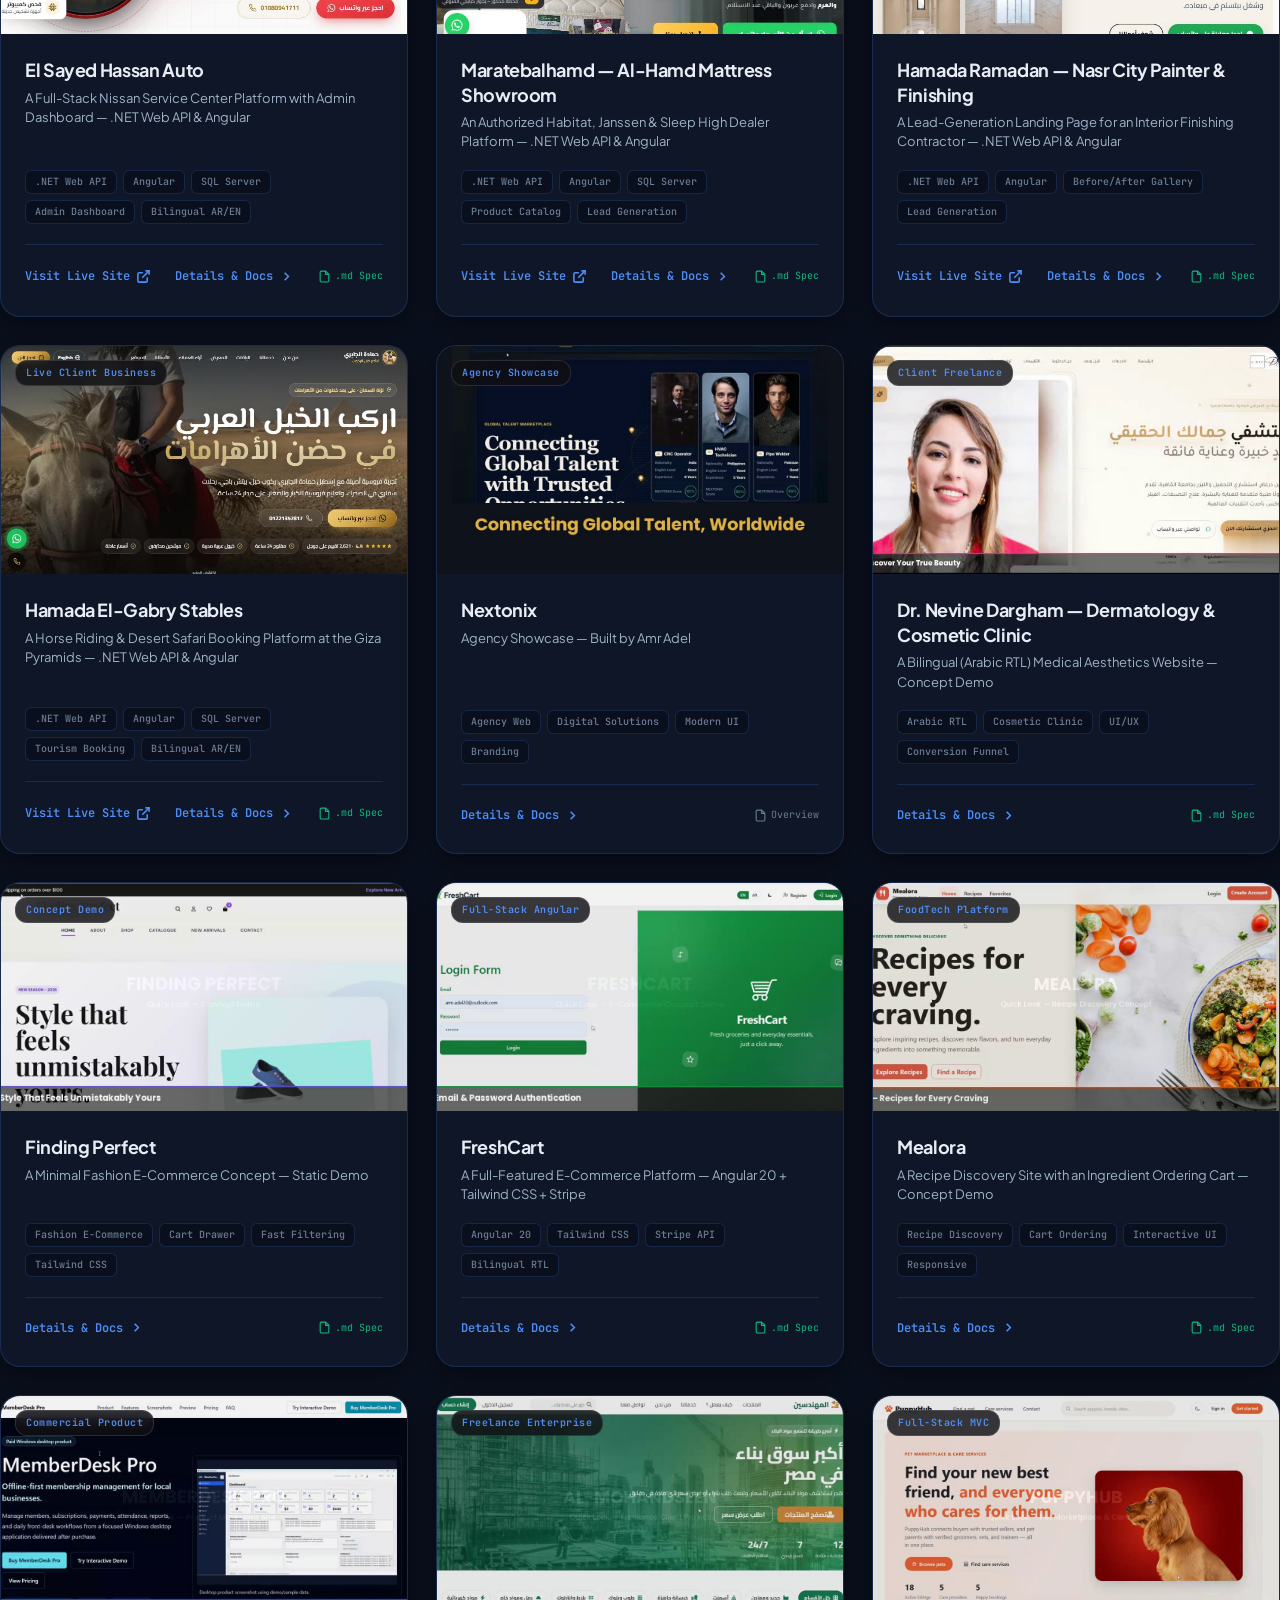
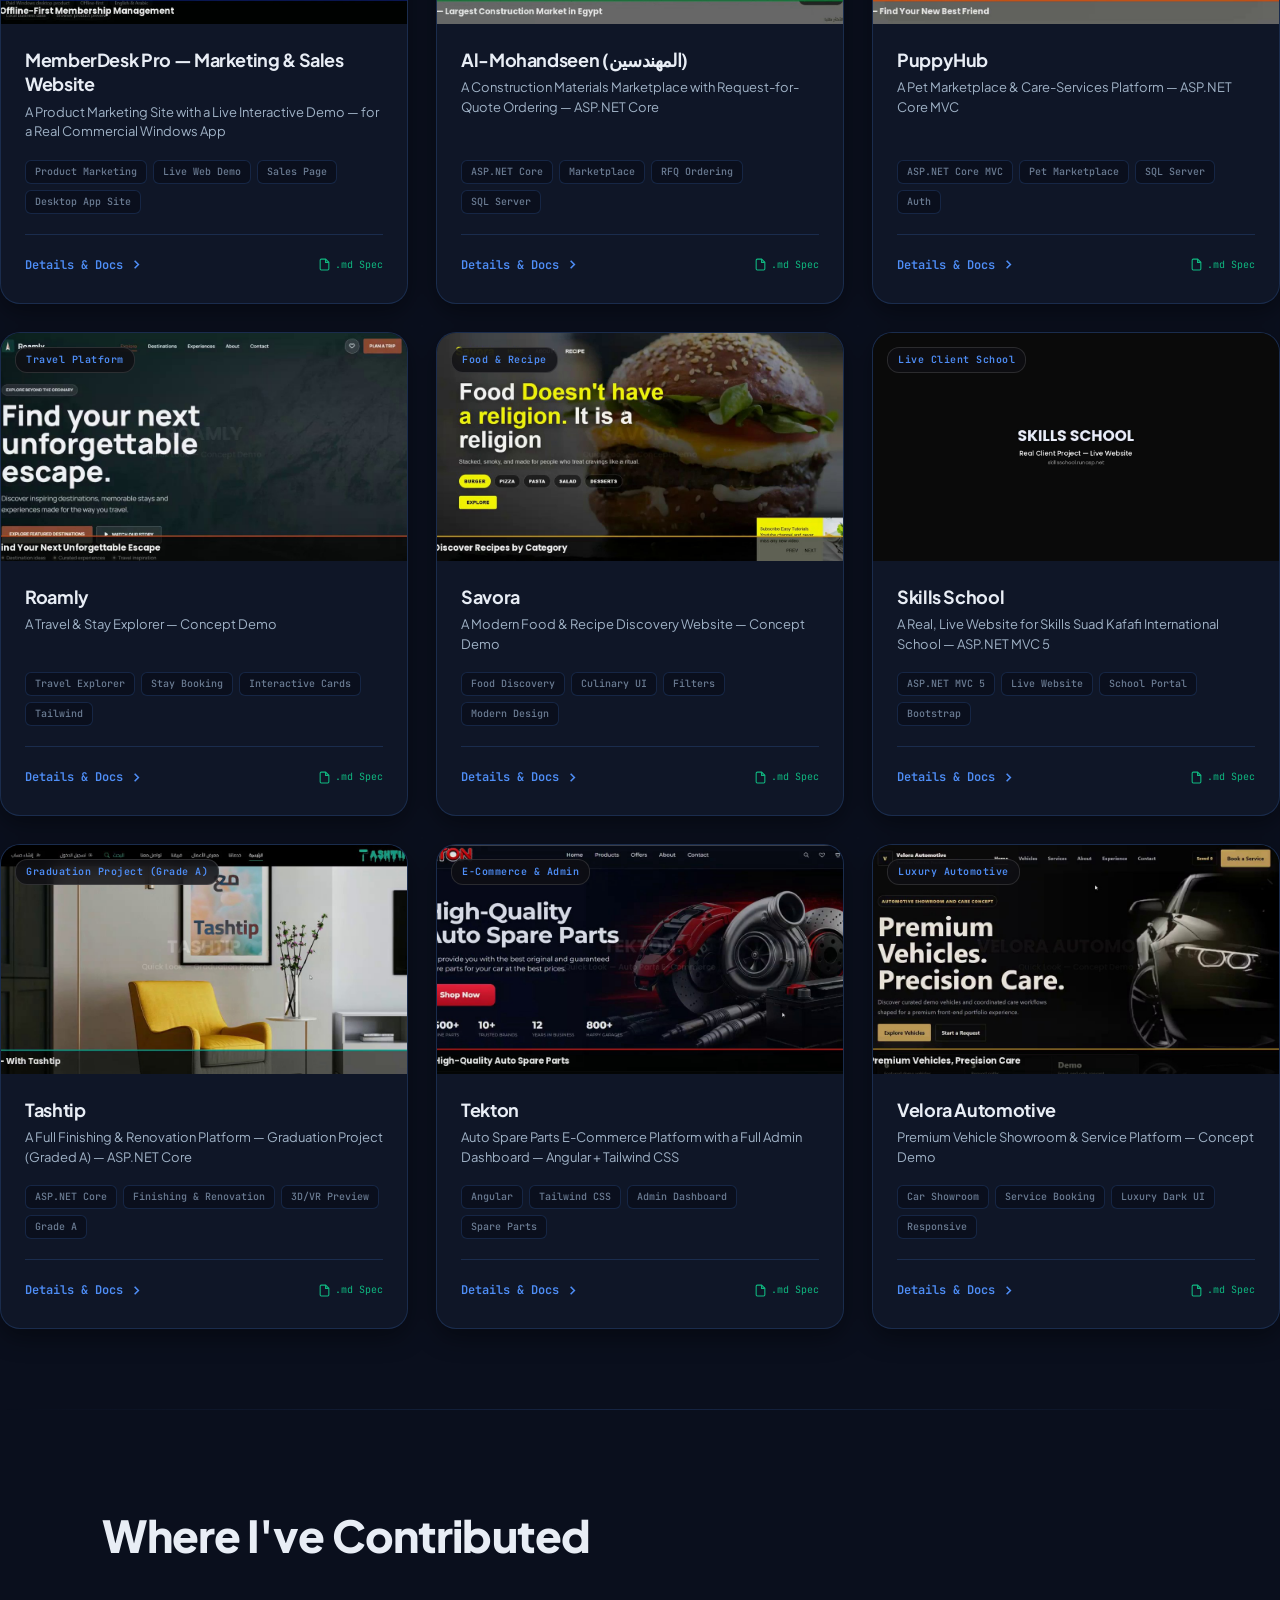
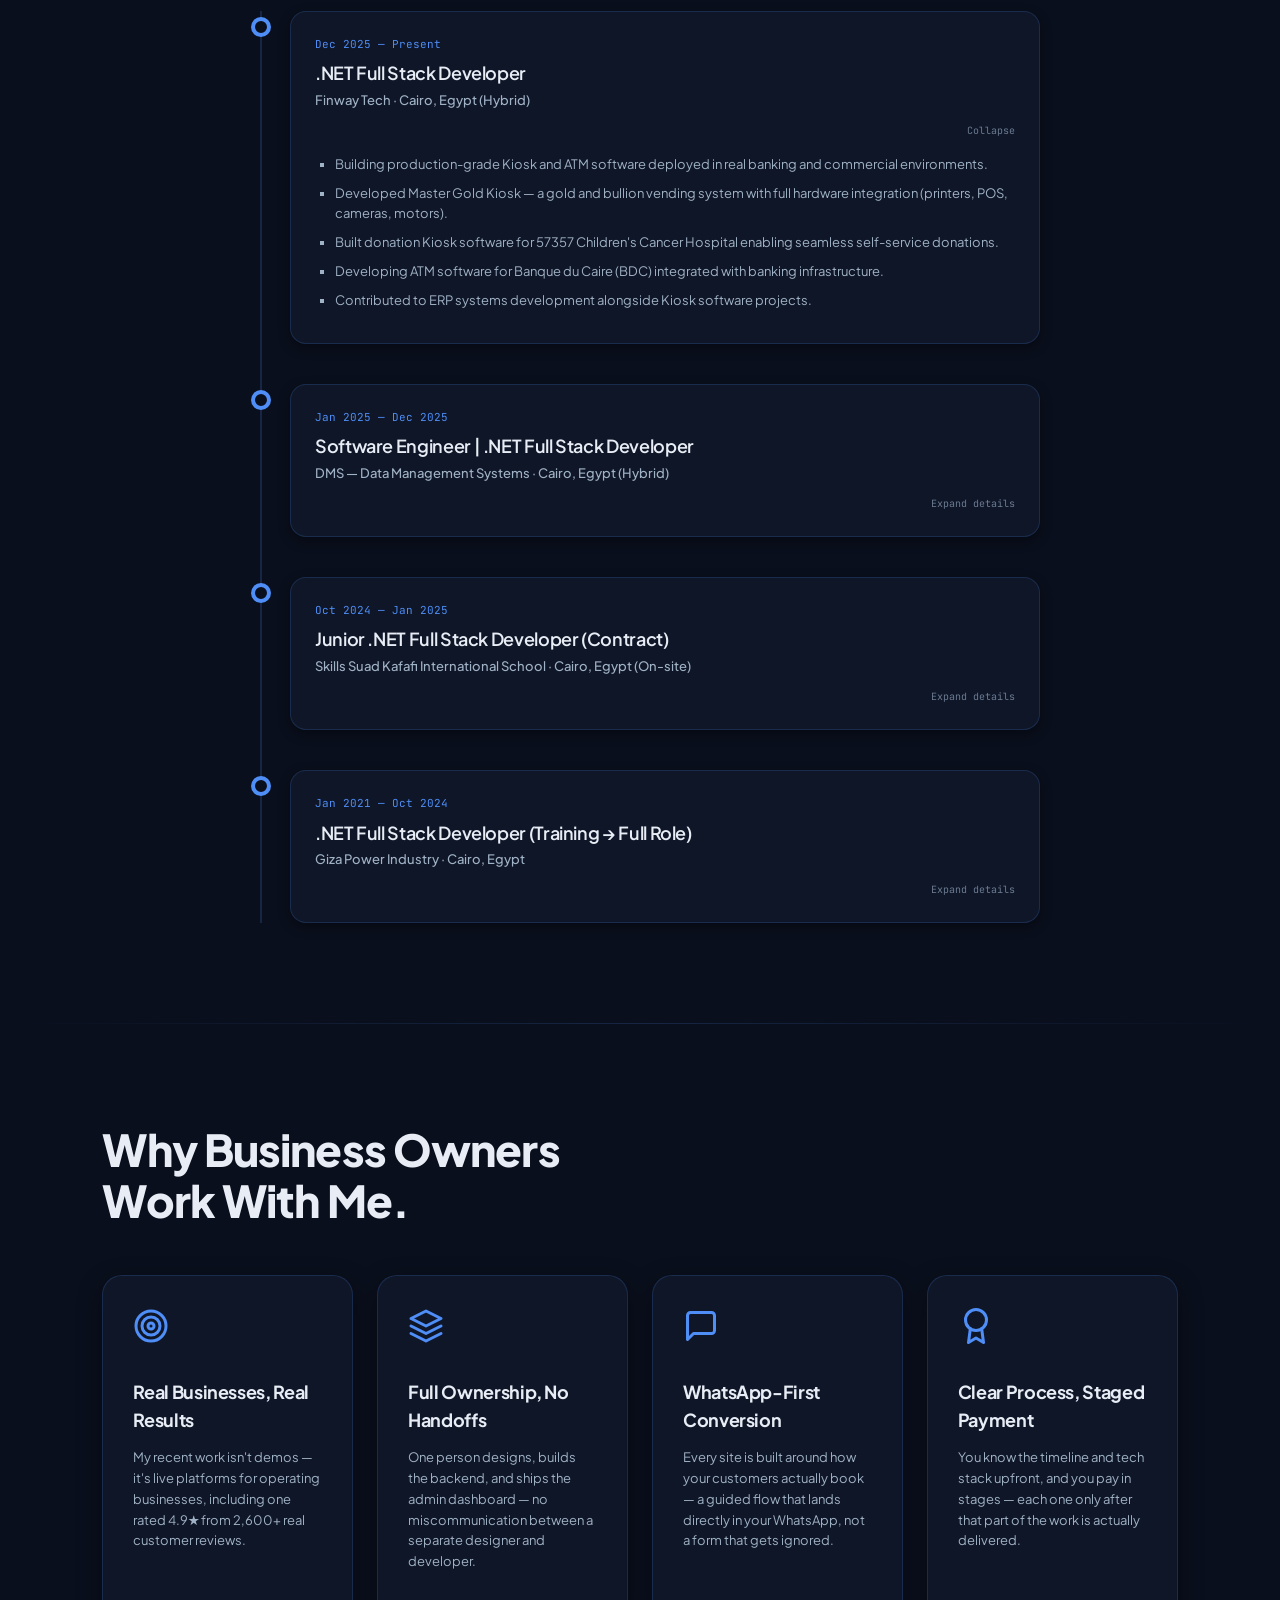
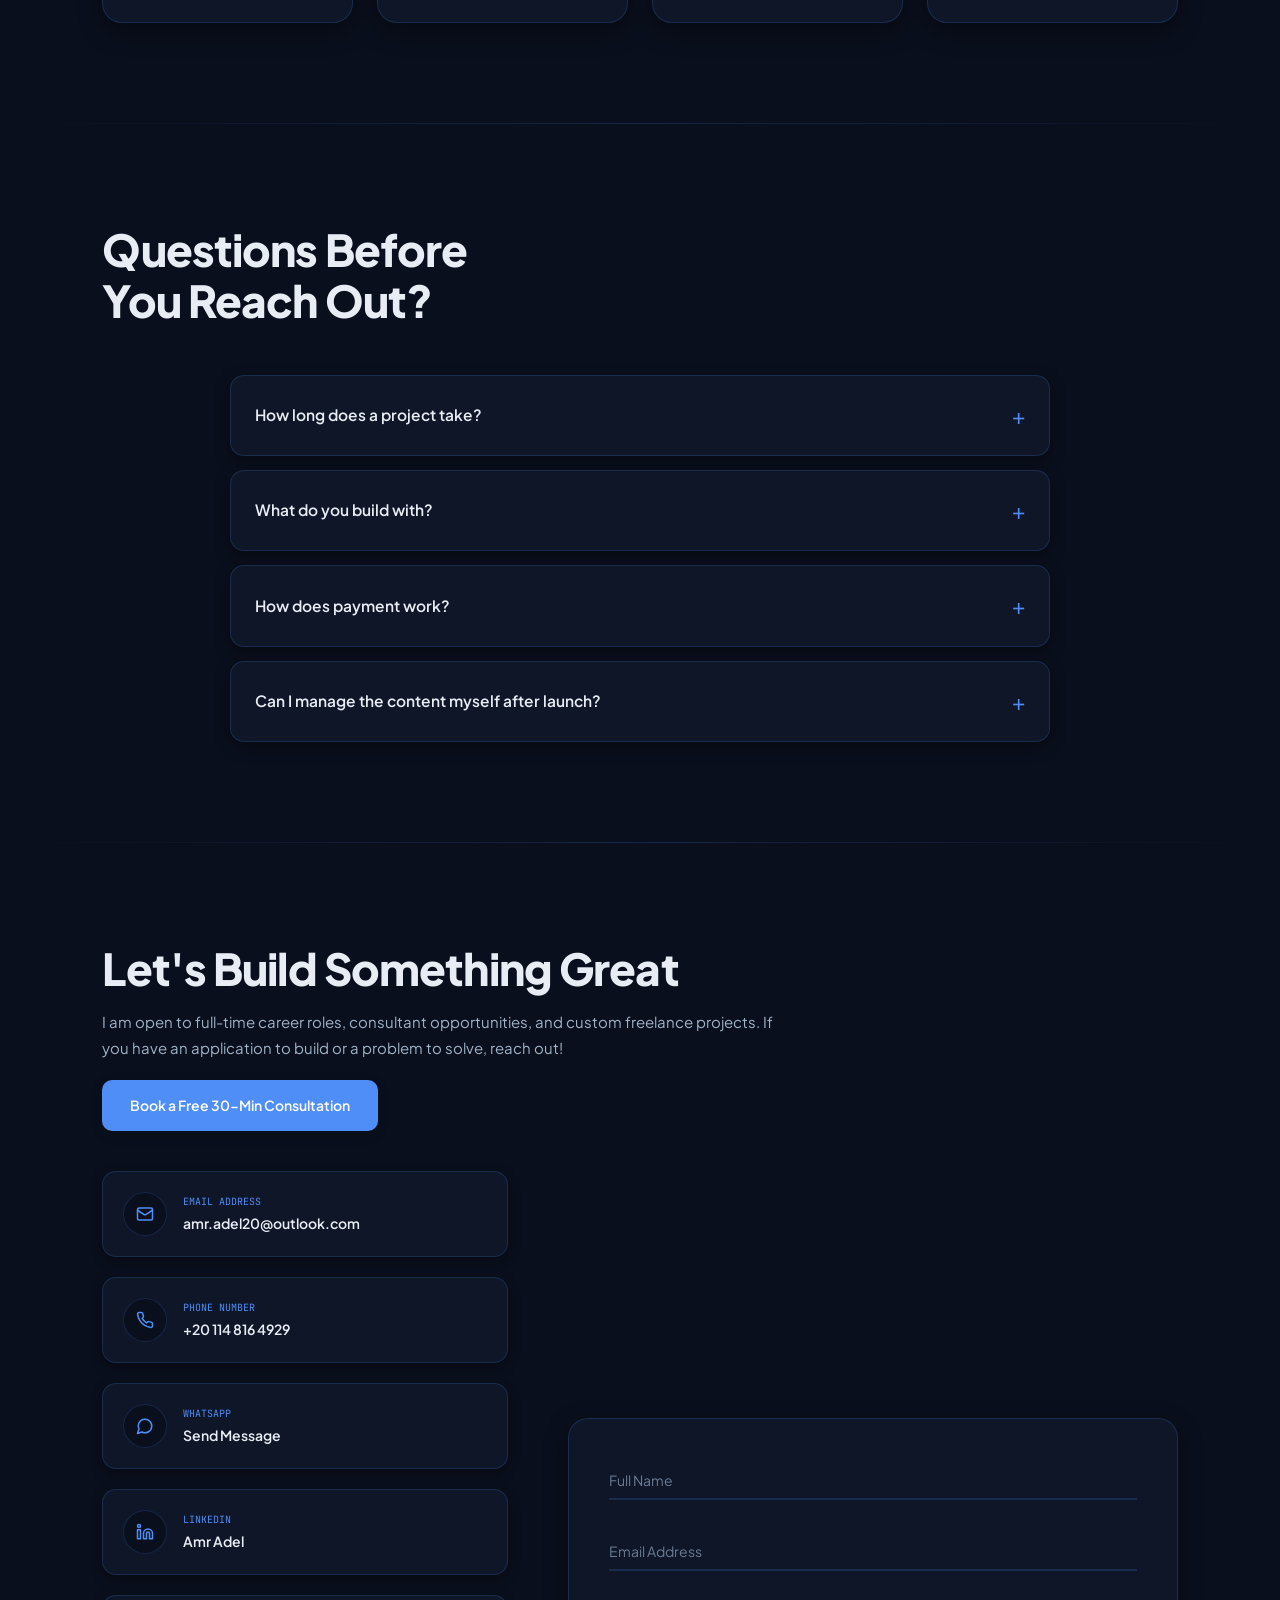
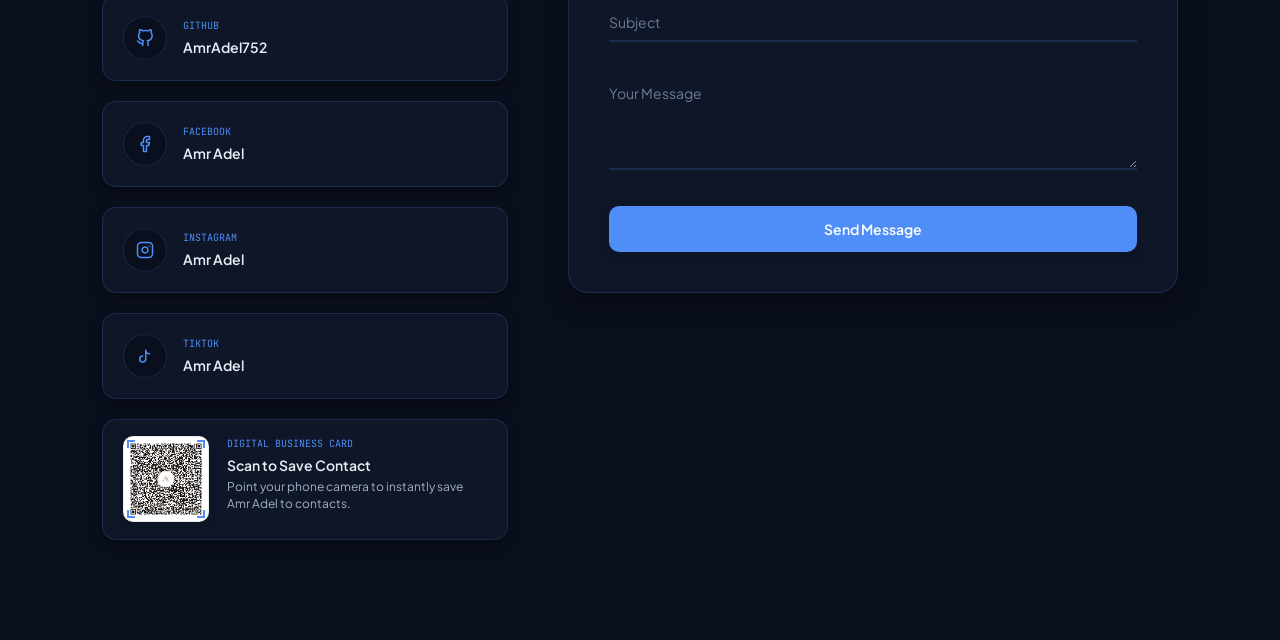
==== commit e8ed7c55: "Add Services/FAQ/Why-Me sections, Calendly booking, and SEO foundation - New Services, Why Work With" ====
--- a/index.html
+++ b/index.html
@@ -3,8 +3,51 @@
 <head>
   <meta charset="UTF-8">
   <meta name="viewport" content="width=device-width, initial-scale=1.0">
-  <title>Amr Adel — Premium .NET Full Stack Developer</title>
-  <meta name="description" content="Portfolio of Amr Adel, a .NET Full Stack Developer with real experience in ERP, Fintech, Kiosks & ATM Software. Delivering high-availability, business-driven code.">
+  <title>Amr Adel — .NET Full Stack Developer | Business Websites & Admin Dashboards</title>
+  <meta name="description" content="Amr Adel builds full-stack business websites, admin dashboards, and automation (Angular + .NET Web API + SQL Server) for real clients — from service businesses to tourism and e-commerce. Free consultation available.">
+  <link rel="canonical" href="https://www.amradeldev.com/">
+
+  <!-- Open Graph / Social Share Preview -->
+  <meta property="og:type" content="website">
+  <meta property="og:url" content="https://www.amradeldev.com/">
+  <meta property="og:site_name" content="Amr Adel">
+  <meta property="og:title" content="Amr Adel — .NET Full Stack Developer & Business Websites">
+  <meta property="og:description" content="I build full-stack business websites, admin dashboards, and automation — real projects for real clients, not just demos.">
+  <meta property="og:image" content="https://www.amradeldev.com/assets/og-cover.png">
+  <meta name="twitter:card" content="summary_large_image">
+  <meta name="twitter:title" content="Amr Adel — .NET Full Stack Developer & Business Websites">
+  <meta name="twitter:description" content="I build full-stack business websites, admin dashboards, and automation — real projects for real clients, not just demos.">
+  <meta name="twitter:image" content="https://www.amradeldev.com/assets/og-cover.png">
+
+  <!-- Structured Data: helps Google, Bing, and AI assistants (ChatGPT, Claude, Perplexity) understand who Amr is and what he offers -->
+  <script type="application/ld+json">
+  {
+    "@context": "https://schema.org",
+    "@type": "ProfessionalService",
+    "name": "Amr Adel — .NET Full Stack Developer",
+    "url": "https://www.amradeldev.com/",
+    "image": "https://www.amradeldev.com/assets/og-cover.png",
+    "description": "Full-stack business websites, custom admin dashboards, and automation built with Angular, .NET Web API, and SQL Server — for real operating businesses.",
+    "founder": {
+      "@type": "Person",
+      "name": "Amr Adel",
+      "jobTitle": ".NET Full Stack Developer",
+      "url": "https://www.amradeldev.com/",
+      "email": "mailto:amr.adel20@outlook.com",
+      "sameAs": [
+        "https://www.linkedin.com/in/amr-adel-ba358a220",
+        "https://github.com/AmrAdel752",
+        "https://www.facebook.com/amr.adel.official0",
+        "https://www.instagram.com/amr.adel.official0",
+        "https://www.tiktok.com/@amr.adel.official0"
+      ]
+    },
+    "areaServed": "EG",
+    "priceRange": "$$",
+    "knowsAbout": ["Angular", ".NET Web API", "SQL Server", "ASP.NET MVC", "Business Websites", "Admin Dashboards", "Workflow Automation"]
+  }
+  </script>
+
   <link rel="preconnect" href="https://fonts.googleapis.com">
   <link rel="preconnect" href="https://fonts.gstatic.com" crossorigin>
   <link href="https://fonts.googleapis.com/css2?family=Plus+Jakarta+Sans:ital,wght@0,300;0,400;0,500;0,600;0,700;0,800;1,400;1,500&family=JetBrains+Mono:wght@300;400;500;600&display=swap" rel="stylesheet">
@@ -32,6 +75,7 @@
     <nav>
       <ul class="nav-links">
         <li><a href="#about">About</a></li>
+        <li><a href="#services">Services</a></li>
         <li><a href="#skills">Tech Stack</a></li>
         <li><a href="#projects">Projects</a></li>
         <li><a href="#freelance-projects">Web & Freelance</a></li>
@@ -96,6 +140,22 @@
         </div>
       </div>
     </div>
+
+    <!-- TRUST BAR -->
+    <div class="trust-bar reveal">
+      <div class="trust-item">
+        <div class="trust-num">4.9★</div>
+        <div class="trust-label">Client Rating · 2,600+ Reviews</div>
+      </div>
+      <div class="trust-item">
+        <div class="trust-num">4+</div>
+        <div class="trust-label">Live Business Platforms</div>
+      </div>
+      <div class="trust-item">
+        <div class="trust-num">5+</div>
+        <div class="trust-label">Years Experience</div>
+      </div>
+    </div>
   </section>
 
   <div class="section-divider"></div>
@@ -133,6 +193,74 @@
           <div class="stat-num" data-target="3">0+</div>
           <div class="stat-label">Tech Stacks</div>
         </div>
+      </div>
+    </div>
+  </section>
+
+  <div class="section-divider"></div>
+
+  <!-- SERVICES -->
+  <section id="services">
+    <h2 class="section-title reveal">What I Can Build<br>For Your Business.</h2>
+    <p class="hero-desc reveal" style="max-width: 700px; margin: -20px auto 40px; text-align: center;">
+      Full ownership from design to deployment — no handoffs between a designer and a developer. Every project ships with a conversion-focused, WhatsApp-first flow built in.
+    </p>
+    <div class="projects-grid">
+      <div class="project-card reveal" style="transition-delay: 0s">
+        <div class="project-icon">
+          <svg viewBox="0 0 24 24" fill="none" stroke="currentColor" stroke-width="2" stroke-linecap="round" stroke-linejoin="round"><rect x="2" y="3" width="20" height="14" rx="2" ry="2"></rect><line x1="8" y1="21" x2="16" y2="21"></line><line x1="12" y1="17" x2="12" y2="21"></line></svg>
+        </div>
+        <h3>Business Website</h3>
+        <div class="service-price">1 – 2 weeks</div>
+        <p>A complete marketing site built to turn visitors into booked customers — not just a digital brochure.</p>
+        <ul class="service-features">
+          <li>Service catalog & lead-capture flow</li>
+          <li>WhatsApp-first booking / inquiry forms</li>
+          <li>Bilingual Arabic/English support</li>
+          <li>Mobile-first, fast-loading</li>
+        </ul>
+        <a href="https://calendly.com/amr619337/30min" target="_blank" rel="noopener" class="btn-details" style="text-decoration:none; display:inline-flex;">
+          Book a Free Consultation
+          <svg width="16" height="16" viewBox="0 0 24 24" fill="none" stroke="currentColor" stroke-width="2.5"><polyline points="9 18 15 12 9 6"></polyline></svg>
+        </a>
+      </div>
+
+      <div class="project-card reveal" style="transition-delay: 0.1s">
+        <div class="project-icon">
+          <svg viewBox="0 0 24 24" fill="none" stroke="currentColor" stroke-width="2" stroke-linecap="round" stroke-linejoin="round"><rect x="3" y="3" width="7" height="9"></rect><rect x="14" y="3" width="7" height="5"></rect><rect x="14" y="12" width="7" height="9"></rect><rect x="3" y="16" width="7" height="5"></rect></svg>
+        </div>
+        <h3>Website + Admin Dashboard</h3>
+        <div class="service-price">2 – 4 weeks</div>
+        <p>A full platform like El Sayed Hassan Auto: a public site plus a private dashboard to manage your own content, offers, and bookings.</p>
+        <ul class="service-features">
+          <li>Custom admin dashboard (no code needed to manage)</li>
+          <li>Database-backed content & booking management</li>
+          <li>Built on Angular + .NET Web API + SQL Server</li>
+          <li>Timeline depends on scope, revisions & SEO work</li>
+        </ul>
+        <a href="https://calendly.com/amr619337/30min" target="_blank" rel="noopener" class="btn-details" style="text-decoration:none; display:inline-flex;">
+          Book a Free Consultation
+          <svg width="16" height="16" viewBox="0 0 24 24" fill="none" stroke="currentColor" stroke-width="2.5"><polyline points="9 18 15 12 9 6"></polyline></svg>
+        </a>
+      </div>
+
+      <div class="project-card reveal" style="transition-delay: 0.2s">
+        <div class="project-icon">
+          <svg viewBox="0 0 24 24" fill="none" stroke="currentColor" stroke-width="2" stroke-linecap="round" stroke-linejoin="round"><path d="M12 8V4H8"/><rect width="16" height="12" x="4" y="8" rx="2"/><path d="M2 14h2"/><path d="M20 14h2"/><path d="M15 13v2"/><path d="M9 13v2"/></svg>
+        </div>
+        <h3>Custom & Automation</h3>
+        <div class="service-price">Scoped per project</div>
+        <p>Something more specific — a custom system, workflow automation, or integration beyond a standard website.</p>
+        <ul class="service-features">
+          <li>Angular, .NET Web API, SQL Server</li>
+          <li>Other stacks available depending on the project</li>
+          <li>Workflow automation & third-party integrations</li>
+          <li>Staged payment — each stage paid as it's delivered</li>
+        </ul>
+        <a href="https://calendly.com/amr619337/30min" target="_blank" rel="noopener" class="btn-details" style="text-decoration:none; display:inline-flex;">
+          Book a Free Consultation
+          <svg width="16" height="16" viewBox="0 0 24 24" fill="none" stroke="currentColor" stroke-width="2.5"><polyline points="9 18 15 12 9 6"></polyline></svg>
+        </a>
       </div>
     </div>
   </section>
@@ -390,11 +518,77 @@
 
   <div class="section-divider"></div>
 
+  <!-- WHY WORK WITH ME -->
+  <section id="why-me">
+    <h2 class="section-title reveal">Why Business Owners<br>Work With Me.</h2>
+    <div class="skills-container">
+      <div class="skill-card reveal" style="transition-delay: 0s">
+        <span class="skill-icon">
+          <svg viewBox="0 0 24 24" fill="none" stroke="currentColor" stroke-width="2" stroke-linecap="round" stroke-linejoin="round"><circle cx="12" cy="12" r="10"/><circle cx="12" cy="12" r="6"/><circle cx="12" cy="12" r="2"/></svg>
+        </span>
+        <h3>Real Businesses, Real Results</h3>
+        <p>My recent work isn't demos — it's live platforms for operating businesses, including one rated 4.9★ from 2,600+ real customer reviews.</p>
+      </div>
+
+      <div class="skill-card reveal" style="transition-delay: 0.1s">
+        <span class="skill-icon">
+          <svg viewBox="0 0 24 24" fill="none" stroke="currentColor" stroke-width="2" stroke-linecap="round" stroke-linejoin="round"><polygon points="12 2 2 7 12 12 22 7 12 2"></polygon><polyline points="2 17 12 22 22 17"></polyline><polyline points="2 12 12 17 22 12"></polyline></svg>
+        </span>
+        <h3>Full Ownership, No Handoffs</h3>
+        <p>One person designs, builds the backend, and ships the admin dashboard — no miscommunication between a separate designer and developer.</p>
+      </div>
+
+      <div class="skill-card reveal" style="transition-delay: 0.2s">
+        <span class="skill-icon">
+          <svg viewBox="0 0 24 24" fill="none" stroke="currentColor" stroke-width="2" stroke-linecap="round" stroke-linejoin="round"><path d="M21 15a2 2 0 0 1-2 2H7l-4 4V5a2 2 0 0 1 2-2h14a2 2 0 0 1 2 2z"/></svg>
+        </span>
+        <h3>WhatsApp-First Conversion</h3>
+        <p>Every site is built around how your customers actually book — a guided flow that lands directly in your WhatsApp, not a form that gets ignored.</p>
+      </div>
+
+      <div class="skill-card reveal" style="transition-delay: 0.3s">
+        <span class="skill-icon">
+          <svg viewBox="0 0 24 24" fill="none" stroke="currentColor" stroke-width="2" stroke-linecap="round" stroke-linejoin="round"><circle cx="12" cy="8" r="7"/><polyline points="8.21 13.89 7 23 12 20 17 23 15.79 13.88"/></svg>
+        </span>
+        <h3>Clear Process, Staged Payment</h3>
+        <p>You know the timeline and tech stack upfront, and you pay in stages — each one only after that part of the work is actually delivered.</p>
+      </div>
+    </div>
+  </section>
+
+  <div class="section-divider"></div>
+
+  <!-- FAQ -->
+  <section id="faq">
+    <h2 class="section-title reveal">Questions Before<br>You Reach Out?</h2>
+    <div class="faq-list reveal">
+      <details class="faq-item">
+        <summary>How long does a project take?</summary>
+        <p>A website on its own usually takes 1–2 weeks. A website with a custom admin dashboard takes 2–4 weeks, depending on the scope of work, revisions, and SEO.</p>
+      </details>
+      <details class="faq-item">
+        <summary>What do you build with?</summary>
+        <p>Mainly Angular for the frontend and .NET Web API with SQL Server for the backend — plus other technologies when a specific project calls for them.</p>
+      </details>
+      <details class="faq-item">
+        <summary>How does payment work?</summary>
+        <p>Payment is staged. Each stage is paid once the work agreed for that stage has actually been delivered — no large upfront payment for work not yet done.</p>
+      </details>
+      <details class="faq-item">
+        <summary>Can I manage the content myself after launch?</summary>
+        <p>If your project includes an admin dashboard (like the Website + Admin Dashboard package), yes — you can manage your own content, offers, and bookings without needing to code.</p>
+      </details>
+    </div>
+  </section>
+
+  <div class="section-divider"></div>
+
   <!-- CONTACT -->
   <section id="contact">
     <div class="contact-header reveal-left">
       <h2 class="section-title">Let's Build Something Great</h2>
       <p>I am open to full-time career roles, consultant opportunities, and custom freelance projects. If you have an application to build or a problem to solve, reach out!</p>
+      <a href="https://calendly.com/amr619337/30min" target="_blank" rel="noopener" class="btn btn-primary" style="margin-top: 20px; display: inline-flex; text-decoration: none;">Book a Free 30-Min Consultation</a>
     </div>
 
     <div class="contact-layout">
--- a/style.css
+++ b/style.css
@@ -554,7 +554,10 @@
 .hero {
   min-height: 100vh;
   display: flex;
-  align-items: center;
+  flex-direction: column;
+  justify-content: center;
+  align-items: center;
+  gap: 50px;
   padding: 120px 8% 80px;
   position: relative;
 }
@@ -2904,4 +2907,128 @@
   display: block;
 }
 
-
+/* ==========================================================================
+   TRUST BAR (real numbers / social proof strip)
+   ========================================================================== */
+.trust-bar {
+  display: flex;
+  flex-wrap: wrap;
+  justify-content: center;
+  gap: 50px;
+  max-width: 900px;
+  margin: 0 auto;
+  padding: 10px 20px 0;
+}
+
+.trust-item {
+  text-align: center;
+}
+
+.trust-num {
+  font-size: clamp(26px, 3vw, 36px);
+  font-weight: 800;
+  color: var(--accent-primary);
+  font-family: 'Plus Jakarta Sans', sans-serif;
+}
+
+.trust-label {
+  font-size: 12px;
+  font-family: 'JetBrains Mono', monospace;
+  color: var(--text-secondary);
+  text-transform: uppercase;
+  letter-spacing: 1px;
+  margin-top: 4px;
+}
+
+/* ==========================================================================
+   SERVICE CARD EXTRAS (price/duration + bullet list inside .project-card)
+   ========================================================================== */
+.service-price {
+  font-family: 'JetBrains Mono', monospace;
+  font-size: 13px;
+  color: var(--accent-primary);
+  font-weight: 600;
+  margin: 8px 0 12px;
+}
+
+.service-features {
+  list-style: none;
+  margin: 0 0 16px;
+  padding: 0;
+}
+
+.service-features li {
+  font-size: 13.5px;
+  color: var(--text-secondary);
+  padding-left: 20px;
+  position: relative;
+  margin-bottom: 6px;
+  line-height: 1.5;
+}
+
+.service-features li::before {
+  content: "✓";
+  position: absolute;
+  left: 0;
+  color: var(--accent-primary);
+  font-weight: 700;
+}
+
+/* ==========================================================================
+   FAQ ACCORDION
+   ========================================================================== */
+.faq-list {
+  max-width: 820px;
+  margin: 0 auto;
+  display: flex;
+  flex-direction: column;
+  gap: 14px;
+}
+
+.faq-item {
+  background: var(--card-bg);
+  border: 1px solid var(--border-color);
+  border-radius: 14px;
+  padding: 4px 24px;
+  box-shadow: 0 5px 15px var(--shadow-color);
+}
+
+.faq-item summary {
+  cursor: pointer;
+  list-style: none;
+  padding: 18px 0;
+  font-weight: 600;
+  font-size: 15.5px;
+  color: var(--text-primary);
+  display: flex;
+  align-items: center;
+  justify-content: space-between;
+  gap: 16px;
+}
+
+.faq-item summary::-webkit-details-marker {
+  display: none;
+}
+
+.faq-item summary::after {
+  content: "+";
+  flex-shrink: 0;
+  font-size: 22px;
+  font-weight: 400;
+  color: var(--accent-primary);
+  transition: transform 0.25s ease;
+}
+
+.faq-item[open] summary::after {
+  transform: rotate(45deg);
+}
+
+.faq-item p {
+  color: var(--text-secondary);
+  font-size: 14.5px;
+  line-height: 1.7;
+  padding: 0 0 20px;
+  margin: 0;
+}
+
+
